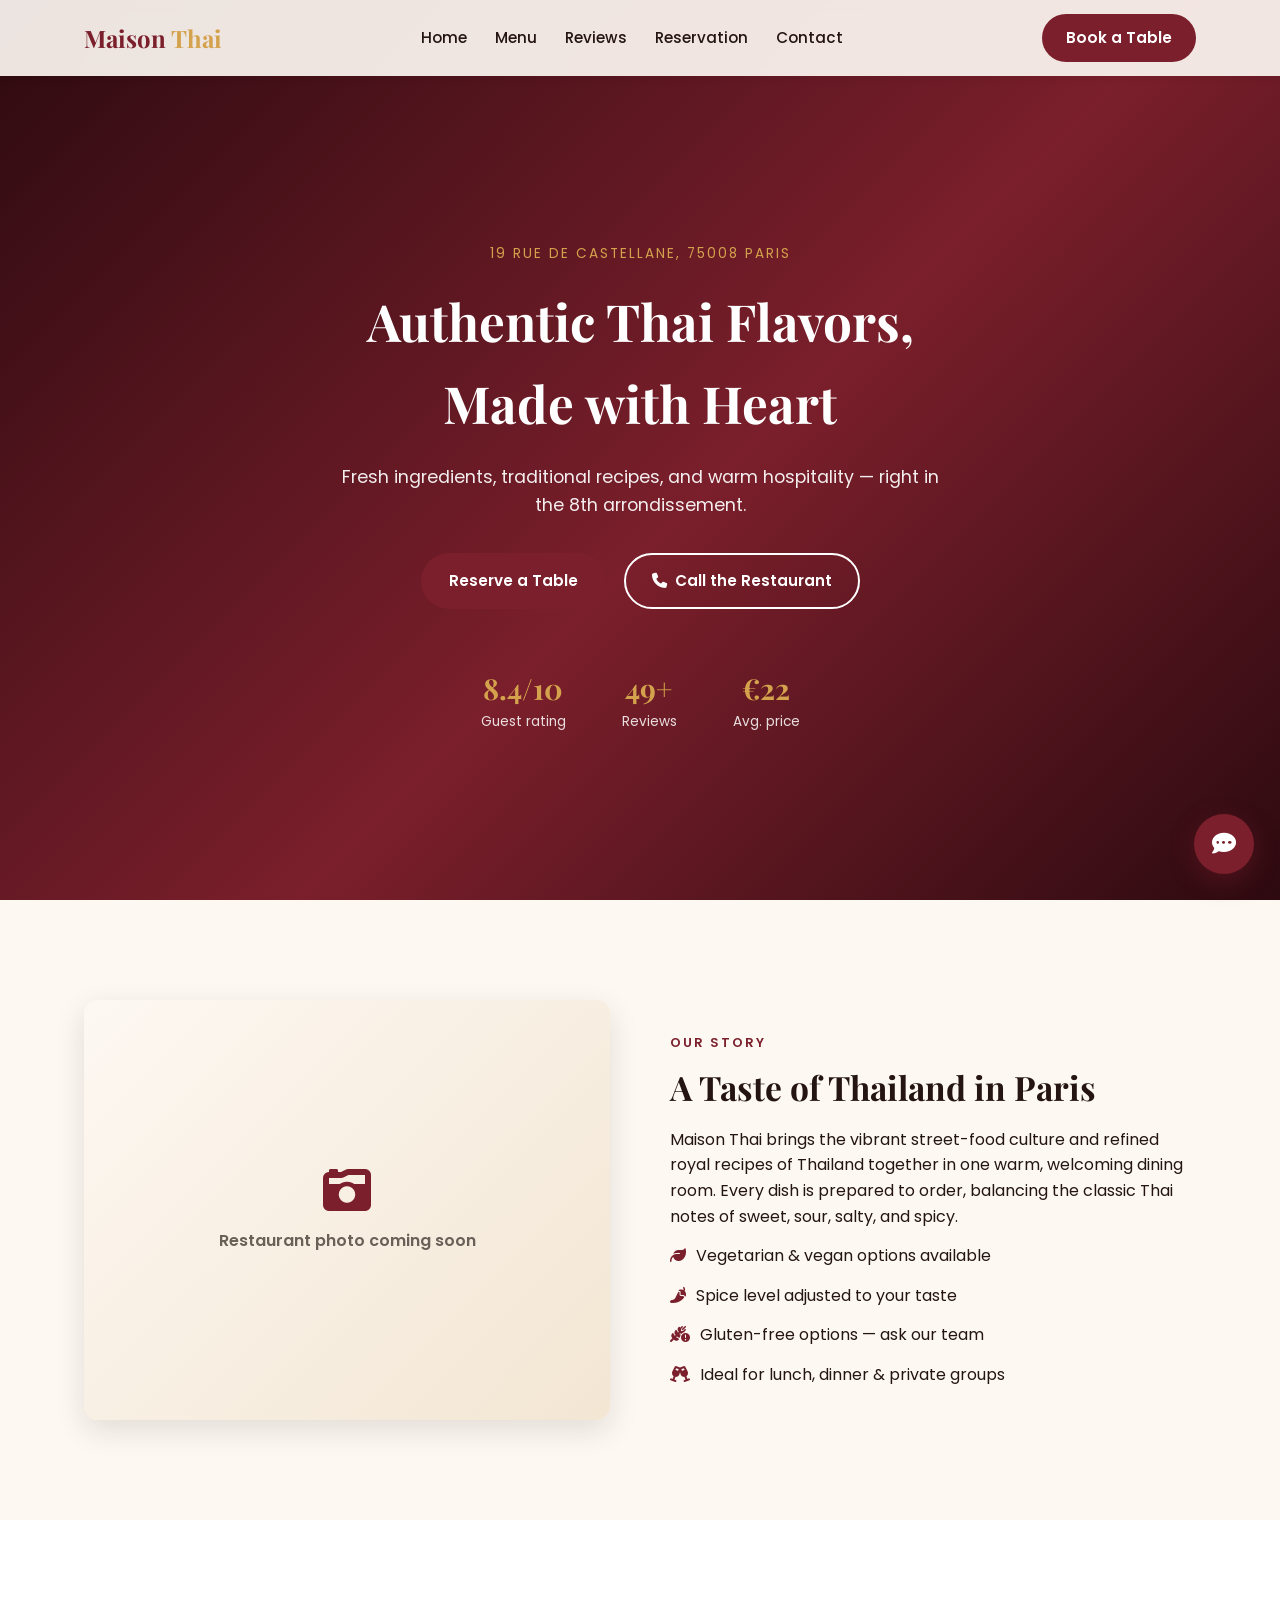
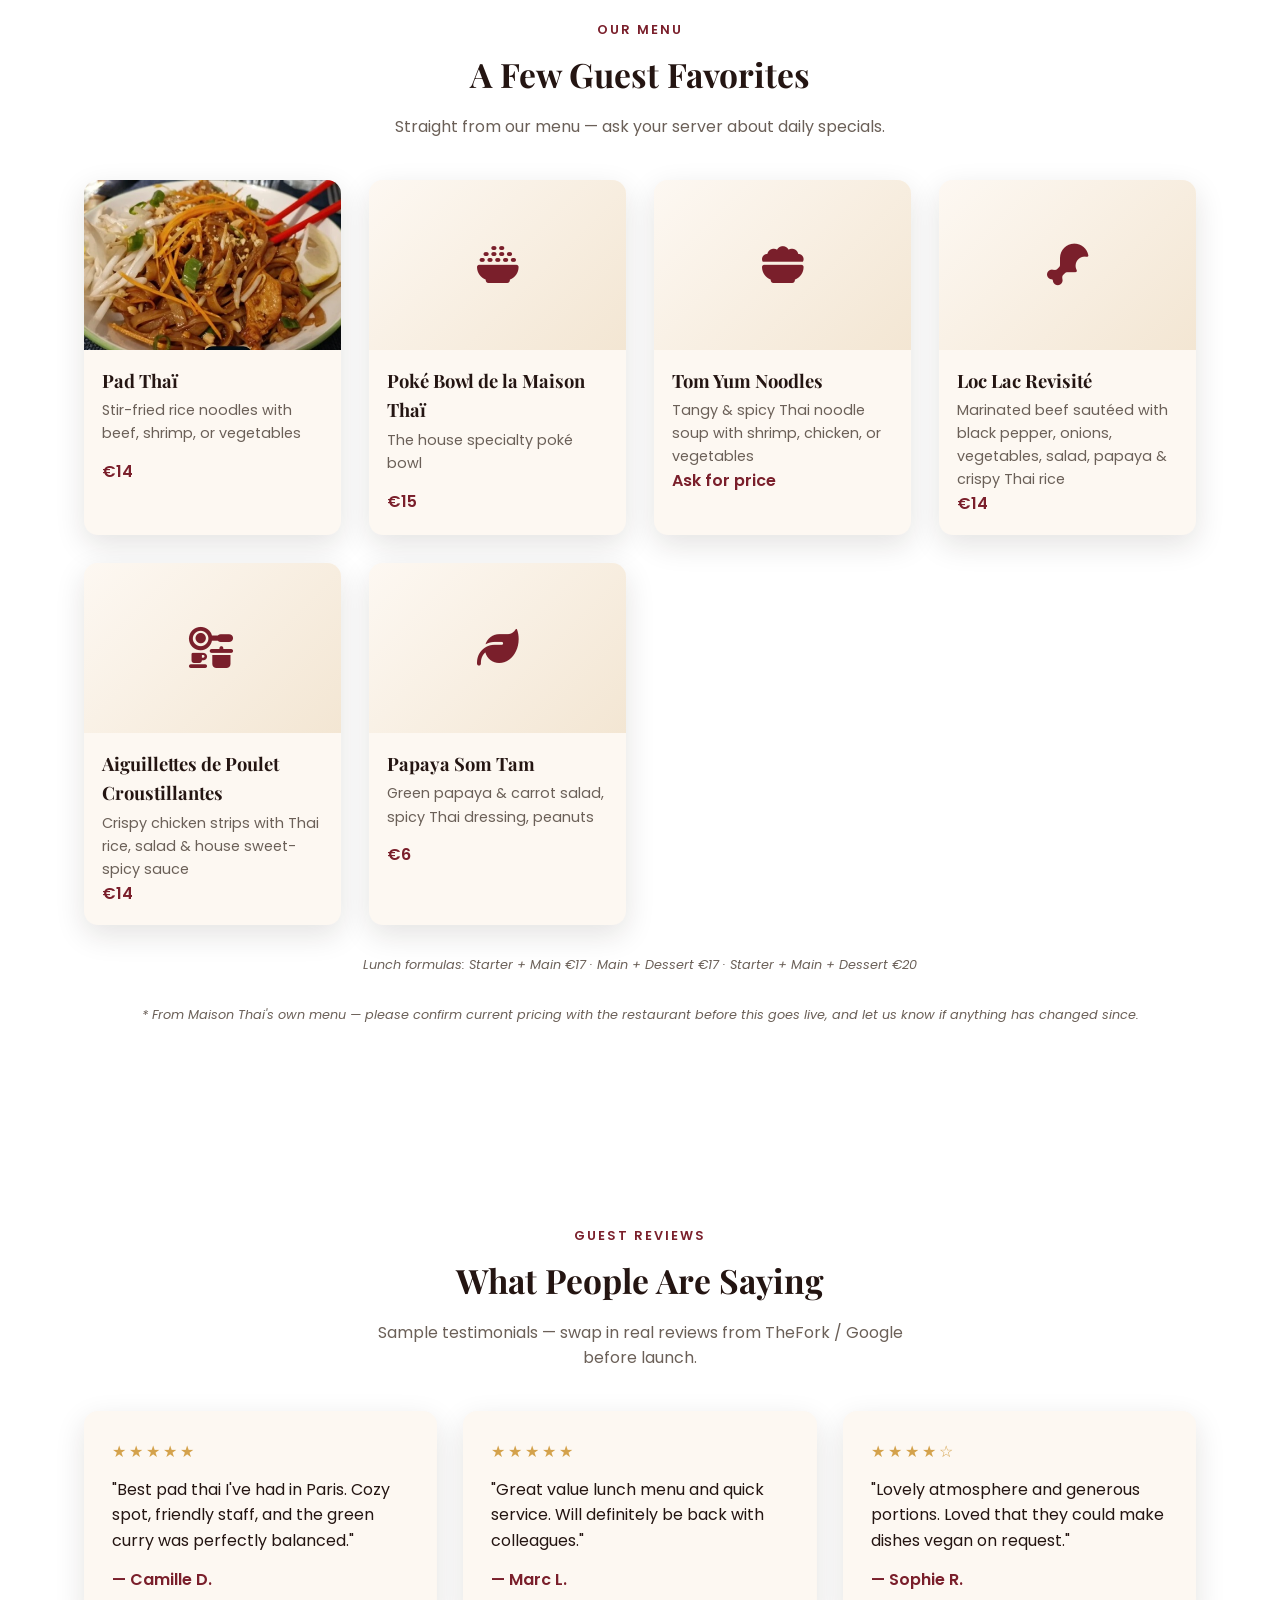
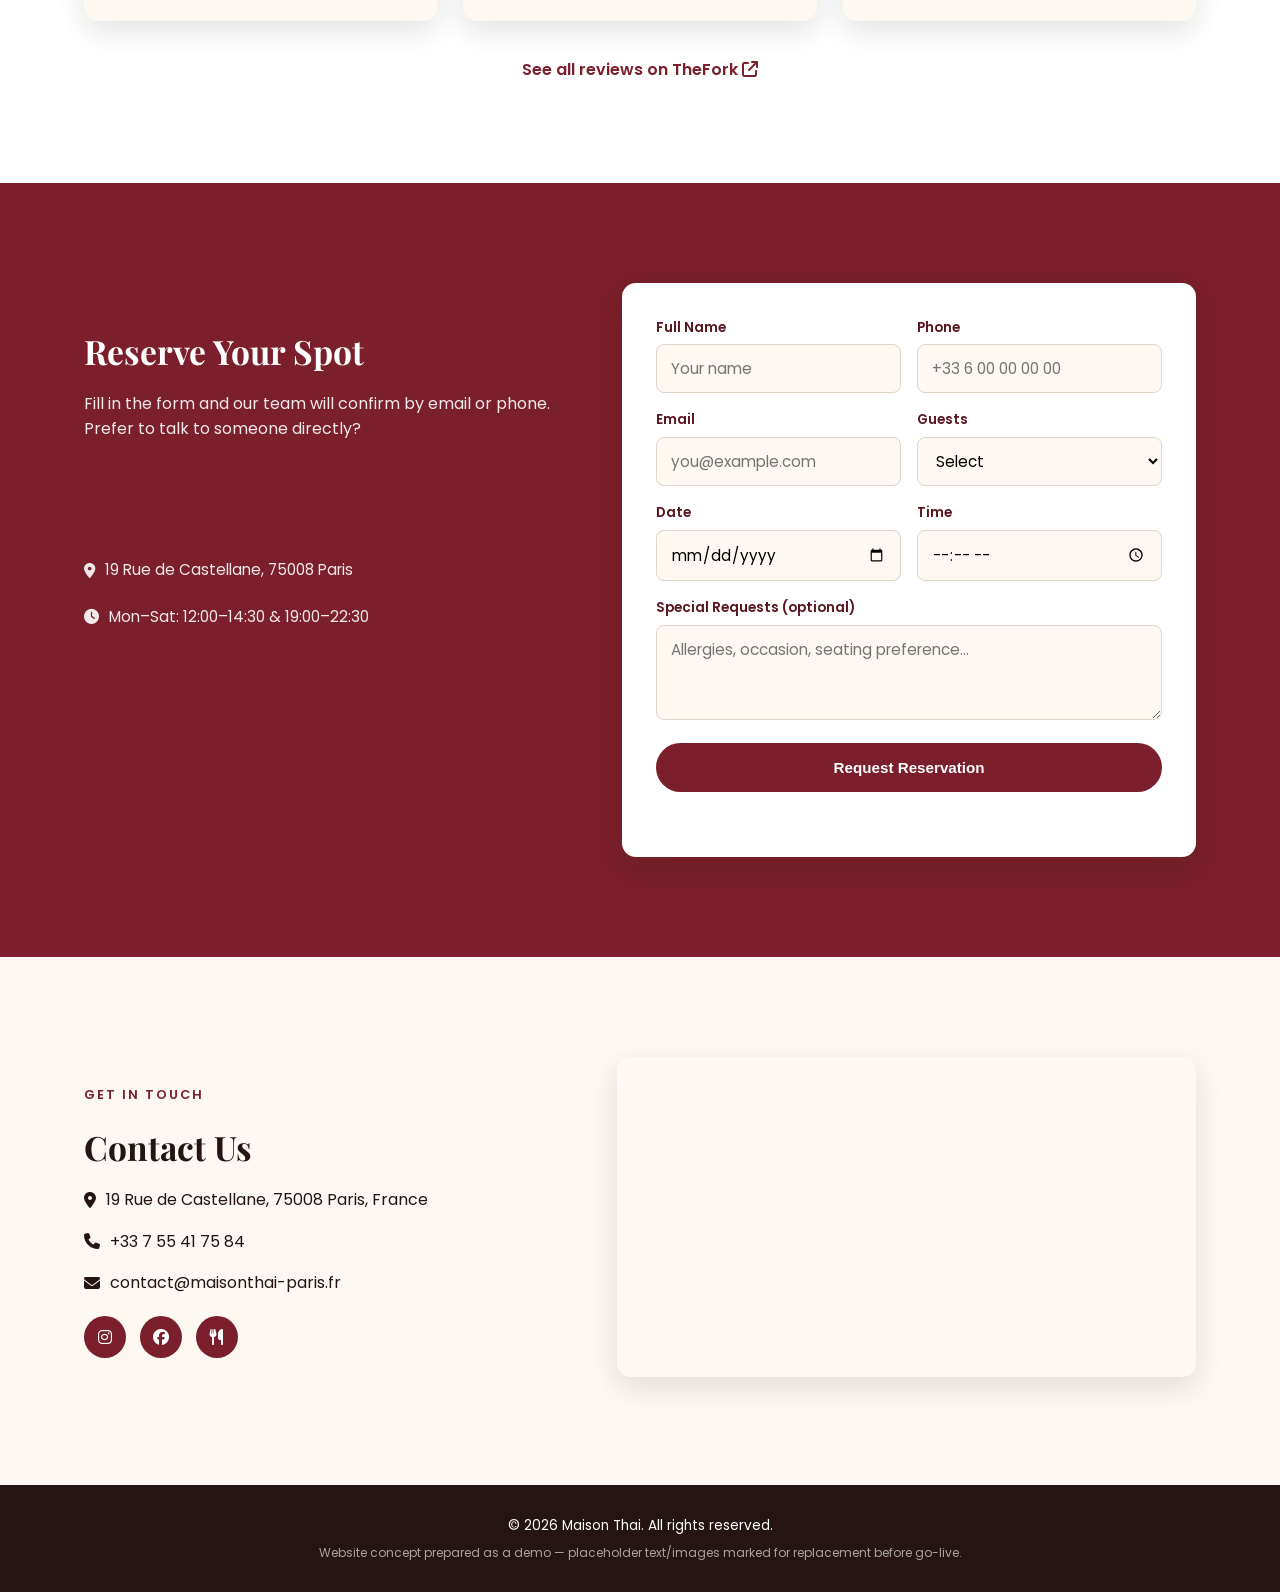
==== index.html @ 6b52ba88 "Remove Gallery section Dropped the "Inside Maison Thai" gallery, its nav link, and the now-unused li" ====
<!DOCTYPE html>
<html lang="en">
<head>
<meta charset="UTF-8">
<meta name="viewport" content="width=device-width, initial-scale=1.0">
<title>Maison Thai | Authentic Thai Restaurant in Paris</title>
<meta name="description" content="Maison Thai - Authentic Thai cuisine in the heart of Paris. Book your table online, explore our menu, and discover why guests love us.">

<link rel="preconnect" href="https://fonts.googleapis.com">
<link href="https://fonts.googleapis.com/css2?family=Playfair+Display:wght@600;700;800&family=Poppins:wght@300;400;500;600&display=swap" rel="stylesheet">
<link rel="stylesheet" href="https://cdnjs.cloudflare.com/ajax/libs/font-awesome/6.5.1/css/all.min.css">
<link rel="stylesheet" href="css/style.css">
</head>
<body>

<!-- ===== NAVBAR ===== -->
<header class="navbar" id="navbar">
  <div class="container nav-inner">
    <a href="#home" class="logo">Maison <span>Thai</span></a>
    <nav class="nav-links" id="navLinks">
      <a href="#home">Home</a>
      <a href="#menu">Menu</a>
      <a href="#reviews">Reviews</a>
      <a href="#reservation">Reservation</a>
      <a href="#contact">Contact</a>
    </nav>
    <a href="#reservation" class="btn btn-primary nav-cta">Book a Table</a>
    <button class="nav-toggle" id="navToggle" aria-label="Toggle menu"><i class="fa-solid fa-bars"></i></button>
  </div>
</header>

<!-- ===== HERO ===== -->
<section class="hero" id="home">
  <div class="hero-overlay"></div>
  <div class="container hero-content">
    <p class="eyebrow">19 Rue de Castellane, 75008 Paris</p>
    <h1>Authentic Thai Flavors,<br>Made with Heart</h1>
    <p class="hero-sub">Fresh ingredients, traditional recipes, and warm hospitality — right in the 8th arrondissement.</p>
    <div class="hero-actions">
      <a href="#reservation" class="btn btn-primary">Reserve a Table</a>
      <a href="tel:+33755417584" class="btn btn-outline"><i class="fa-solid fa-phone"></i> Call the Restaurant</a>
    </div>
    <div class="hero-stats">
      <div><strong>8.4/10</strong><span>Guest rating</span></div>
      <div><strong>49+</strong><span>Reviews</span></div>
      <div><strong>€22</strong><span>Avg. price</span></div>
    </div>
  </div>
</section>

<!-- ===== ABOUT ===== -->
<section class="about container" id="about">
  <div class="about-img">
    <div class="about-placeholder"><i class="fa-solid fa-camera-retro"></i><span>Restaurant photo coming soon</span></div>
  </div>
  <div class="about-text">
    <p class="section-tag">Our Story</p>
    <h2>A Taste of Thailand in Paris</h2>
    <p>Maison Thai brings the vibrant street-food culture and refined royal recipes of Thailand together in one warm, welcoming dining room. Every dish is prepared to order, balancing the classic Thai notes of sweet, sour, salty, and spicy.</p>
    <ul class="about-list">
      <li><i class="fa-solid fa-leaf"></i> Vegetarian &amp; vegan options available</li>
      <li><i class="fa-solid fa-pepper-hot"></i> Spice level adjusted to your taste</li>
      <li><i class="fa-solid fa-wheat-awn-circle-exclamation"></i> Gluten-free options — ask our team</li>
      <li><i class="fa-solid fa-champagne-glasses"></i> Ideal for lunch, dinner &amp; private groups</li>
    </ul>
  </div>
</section>

<!-- ===== MENU ===== -->
<section class="menu" id="menu">
  <div class="container">
    <p class="section-tag center">Our Menu</p>
    <h2 class="center">A Few Guest Favorites</h2>
    <p class="center section-sub">Straight from our menu — ask your server about daily specials.</p>
    <div class="menu-grid">
      <div class="menu-card">
        <img src="padThai.jpg" alt="Pad Thai" loading="lazy">
        <h3>Pad Thaï</h3>
        <p>Stir-fried rice noodles with beef, shrimp, or vegetables</p>
        <span class="price">€14</span>
      </div>
      <div class="menu-card">
        <div class="icon-photo"><i class="fa-solid fa-bowl-rice"></i></div>
        <h3>Poké Bowl de la Maison Thaï</h3>
        <p>The house specialty poké bowl</p>
        <span class="price">€15</span>
      </div>
      <div class="menu-card">
        <div class="icon-photo"><i class="fa-solid fa-bowl-food"></i></div>
        <h3>Tom Yum Noodles</h3>
        <p>Tangy &amp; spicy Thai noodle soup with shrimp, chicken, or vegetables</p>
        <span class="price">Ask for price</span>
      </div>
      <div class="menu-card">
        <div class="icon-photo"><i class="fa-solid fa-drumstick-bite"></i></div>
        <h3>Loc Lac Revisité</h3>
        <p>Marinated beef sautéed with black pepper, onions, vegetables, salad, papaya &amp; crispy Thai rice</p>
        <span class="price">€14</span>
      </div>
      <div class="menu-card">
        <div class="icon-photo"><i class="fa-solid fa-kitchen-set"></i></div>
        <h3>Aiguillettes de Poulet Croustillantes</h3>
        <p>Crispy chicken strips with Thai rice, salad &amp; house sweet-spicy sauce</p>
        <span class="price">€14</span>
      </div>
      <div class="menu-card">
        <div class="icon-photo"><i class="fa-solid fa-leaf"></i></div>
        <h3>Papaya Som Tam</h3>
        <p>Green papaya &amp; carrot salad, spicy Thai dressing, peanuts</p>
        <span class="price">€6</span>
      </div>
    </div>
    <p class="menu-note">Lunch formulas: Starter + Main €17 · Main + Dessert €17 · Starter + Main + Dessert €20</p>
    <p class="menu-note">* From Maison Thai's own menu — please confirm current pricing with the restaurant before this goes live, and let us know if anything has changed since.</p>
  </div>
</section>

<!-- ===== REVIEWS ===== -->
<section class="reviews" id="reviews">
  <div class="container">
    <p class="section-tag center">Guest Reviews</p>
    <h2 class="center">What People Are Saying</h2>
    <p class="center section-sub">Sample testimonials — swap in real reviews from TheFork / Google before launch.</p>
    <div class="reviews-grid">
      <div class="review-card">
        <div class="stars">★★★★★</div>
        <p>"Best pad thai I've had in Paris. Cozy spot, friendly staff, and the green curry was perfectly balanced."</p>
        <span class="reviewer">— Camille D.</span>
      </div>
      <div class="review-card">
        <div class="stars">★★★★★</div>
        <p>"Great value lunch menu and quick service. Will definitely be back with colleagues."</p>
        <span class="reviewer">— Marc L.</span>
      </div>
      <div class="review-card">
        <div class="stars">★★★★☆</div>
        <p>"Lovely atmosphere and generous portions. Loved that they could make dishes vegan on request."</p>
        <span class="reviewer">— Sophie R.</span>
      </div>
    </div>
    <div class="reviews-cta">
      <a href="https://www.thefork.fr/restaurant/maison-thai-r821710" target="_blank" rel="noopener">See all reviews on TheFork <i class="fa-solid fa-arrow-up-right-from-square"></i></a>
    </div>
  </div>
</section>

<!-- ===== RESERVATION ===== -->
<section class="reservation" id="reservation">
  <div class="container reservation-inner">
    <div class="reservation-info">
      <p class="section-tag">Book a Table</p>
      <h2>Reserve Your Spot</h2>
      <p>Fill in the form and our team will confirm by email or phone. Prefer to talk to someone directly?</p>
      <a href="tel:+33755417584" class="btn btn-outline"><i class="fa-solid fa-phone"></i> Call +33 7 55 41 75 84</a>
      <div class="info-block">
        <p><i class="fa-solid fa-location-dot"></i> 19 Rue de Castellane, 75008 Paris</p>
        <p><i class="fa-solid fa-clock"></i> Mon–Sat: 12:00–14:30 &amp; 19:00–22:30</p>
      </div>
    </div>
    <form class="reservation-form" id="reservationForm">
      <div class="form-row">
        <div class="form-group">
          <label for="name">Full Name</label>
          <input type="text" id="name" name="name" required placeholder="Your name">
        </div>
        <div class="form-group">
          <label for="phone">Phone</label>
          <input type="tel" id="phone" name="phone" required placeholder="+33 6 00 00 00 00">
        </div>
      </div>
      <div class="form-row">
        <div class="form-group">
          <label for="email">Email</label>
          <input type="email" id="email" name="email" required placeholder="you@example.com">
        </div>
        <div class="form-group">
          <label for="guests">Guests</label>
          <select id="guests" name="guests" required>
            <option value="">Select</option>
            <option>1</option><option>2</option><option>3</option><option>4</option>
            <option>5</option><option>6</option><option>7+</option>
          </select>
        </div>
      </div>
      <div class="form-row">
        <div class="form-group">
          <label for="date">Date</label>
          <input type="date" id="date" name="date" required>
        </div>
        <div class="form-group">
          <label for="time">Time</label>
          <input type="time" id="time" name="time" required>
        </div>
      </div>
      <div class="form-group">
        <label for="notes">Special Requests (optional)</label>
        <textarea id="notes" name="notes" rows="3" placeholder="Allergies, occasion, seating preference..."></textarea>
      </div>
      <button type="submit" class="btn btn-primary btn-block">Request Reservation</button>
      <p class="form-note" id="formNote"></p>
    </form>
  </div>
</section>

<!-- ===== CONTACT ===== -->
<section class="contact" id="contact">
  <div class="container contact-inner">
    <div class="contact-details">
      <p class="section-tag">Get in Touch</p>
      <h2>Contact Us</h2>
      <p><i class="fa-solid fa-location-dot"></i> 19 Rue de Castellane, 75008 Paris, France</p>
      <p><i class="fa-solid fa-phone"></i> <a href="tel:+33755417584">+33 7 55 41 75 84</a></p>
      <p><i class="fa-solid fa-envelope"></i> <a href="mailto:contact@maisonthai-paris.fr">contact@maisonthai-paris.fr</a></p>
      <div class="socials">
        <a href="#" aria-label="Instagram"><i class="fa-brands fa-instagram"></i></a>
        <a href="#" aria-label="Facebook"><i class="fa-brands fa-facebook"></i></a>
        <a href="https://www.thefork.fr/restaurant/maison-thai-r821710" aria-label="TheFork"><i class="fa-solid fa-utensils"></i></a>
      </div>
    </div>
    <div class="contact-map">
      <iframe title="Maison Thai location" loading="lazy"
        src="https://www.google.com/maps?q=19+Rue+de+Castellane,+75008+Paris&output=embed">
      </iframe>
    </div>
  </div>
</section>

<footer class="footer">
  <div class="container">
    <p>&copy; 2026 Maison Thai. All rights reserved.</p>
    <p class="footer-note">Website concept prepared as a demo — placeholder text/images marked for replacement before go-live.</p>
  </div>
</footer>

<!-- ===== CHATBOT WIDGET ===== -->
<div class="chatbot" id="chatbot">
  <button class="chatbot-toggle" id="chatbotToggle" aria-label="Open chat">
    <i class="fa-solid fa-comment-dots"></i>
  </button>
  <div class="chatbot-window" id="chatbotWindow">
    <div class="chatbot-header">
      <div>
        <strong>Maison Thai Assistant</strong>
        <span>Usually replies instantly</span>
      </div>
      <button id="chatbotClose" aria-label="Close chat"><i class="fa-solid fa-xmark"></i></button>
    </div>
    <div class="chatbot-messages" id="chatbotMessages"></div>
    <div class="chatbot-quick" id="chatbotQuick"></div>
    <form class="chatbot-input" id="chatbotForm">
      <input type="text" id="chatbotInput" placeholder="Ask about menu, hours, booking..." autocomplete="off">
      <button type="submit" aria-label="Send"><i class="fa-solid fa-paper-plane"></i></button>
    </form>
  </div>
</div>

<script src="js/chatbot.js"></script>
<script src="js/main.js"></script>
</body>
</html>
---- css/style.css ----
:root{
  --maroon:#7a1f2b;
  --maroon-dark:#5a1620;
  --gold:#d4a24c;
  --cream:#fdf8f2;
  --dark:#241512;
  --gray:#6b6058;
  --radius:14px;
  --shadow:0 10px 30px rgba(36,21,18,.12);
}
*{box-sizing:border-box;margin:0;padding:0;}
html{scroll-behavior:smooth;}
body{
  font-family:'Poppins',sans-serif;
  color:var(--dark);
  background:var(--cream);
  line-height:1.6;
}
h1,h2,h3{font-family:'Playfair Display',serif;}
.container{max-width:1160px;margin:0 auto;padding:0 24px;}
img{max-width:100%;display:block;}
a{text-decoration:none;color:inherit;}
ul{list-style:none;}

.section-tag{color:var(--maroon);text-transform:uppercase;letter-spacing:2px;font-weight:600;font-size:.8rem;margin-bottom:8px;}
.section-sub{color:var(--gray);max-width:560px;margin:0 auto 40px;}
.center{text-align:center;margin-left:auto;margin-right:auto;}
h2{font-size:2.1rem;margin-bottom:12px;}

.btn{display:inline-flex;align-items:center;gap:8px;padding:14px 26px;border-radius:50px;font-weight:600;font-size:.95rem;transition:.25s;border:2px solid transparent;cursor:pointer;}
.btn-primary{background:var(--maroon);color:#fff;}
.btn-primary:hover{background:var(--maroon-dark);}
.btn-outline{border-color:#fff;color:#fff;}
.btn-outline:hover{background:#fff;color:var(--maroon);}
.reservation .btn-outline{border-color:var(--maroon);color:var(--maroon);margin-bottom:24px;}
.reservation .btn-outline:hover{background:var(--maroon);color:#fff;}
.btn-block{width:100%;justify-content:center;}

/* NAVBAR */
.navbar{position:fixed;top:0;left:0;right:0;z-index:900;background:rgba(253,248,242,.92);backdrop-filter:blur(6px);box-shadow:0 2px 10px rgba(0,0,0,.05);}
.nav-inner{display:flex;align-items:center;justify-content:space-between;height:76px;}
.logo{font-family:'Playfair Display',serif;font-weight:700;font-size:1.5rem;color:var(--maroon);}
.logo span{color:var(--gold);}
.nav-links{display:flex;gap:28px;}
.nav-links a{font-weight:500;font-size:.95rem;}
.nav-links a:hover{color:var(--maroon);}
.nav-cta{background:var(--maroon);color:#fff;padding:10px 22px;}
.nav-toggle{display:none;background:none;border:none;font-size:1.4rem;color:var(--maroon);}

/* HERO */
.hero{
  position:relative;min-height:100vh;display:flex;align-items:center;
  background:linear-gradient(135deg,#2d0a10,var(--maroon) 55%,#2d0a10);
  color:#fff;text-align:center;
}
.hero-content{padding-top:76px;}
.eyebrow{color:var(--gold);letter-spacing:2px;text-transform:uppercase;font-size:.85rem;margin-bottom:16px;}
.hero h1{font-size:3.2rem;margin-bottom:18px;}
.hero-sub{max-width:600px;margin:0 auto 34px;font-size:1.1rem;opacity:.92;}
.hero-actions{display:flex;gap:18px;justify-content:center;flex-wrap:wrap;margin-bottom:56px;}
.hero-stats{display:flex;justify-content:center;gap:56px;flex-wrap:wrap;}
.hero-stats div{display:flex;flex-direction:column;}
.hero-stats strong{font-size:1.8rem;font-family:'Playfair Display',serif;color:var(--gold);}
.hero-stats span{font-size:.85rem;opacity:.85;}

/* ABOUT */
.about{display:grid;grid-template-columns:1fr 1fr;gap:60px;align-items:center;padding:100px 24px;}
.about-img img{border-radius:var(--radius);box-shadow:var(--shadow);}
.about-placeholder{
  border-radius:var(--radius);box-shadow:var(--shadow);min-height:420px;
  display:flex;flex-direction:column;align-items:center;justify-content:center;gap:14px;
  background:linear-gradient(135deg,var(--cream),#f3e6d3);color:var(--maroon);font-size:3rem;
}
.about-placeholder span{font-size:1rem;color:var(--gray);font-weight:600;}
.about-list li{margin-top:14px;display:flex;gap:10px;align-items:flex-start;color:var(--dark);}
.about-list i{color:var(--maroon);margin-top:4px;}

/* MENU */
.menu{padding:100px 0;background:#fff;}
.menu-grid{display:grid;grid-template-columns:repeat(auto-fit,minmax(240px,1fr));gap:28px;margin-top:20px;}
.menu-card{background:var(--cream);border-radius:var(--radius);overflow:hidden;box-shadow:var(--shadow);transition:.25s;}
.menu-card:hover{transform:translateY(-6px);}
.menu-card img{height:170px;object-fit:cover;width:100%;}
.menu-card .icon-photo{height:170px;display:flex;align-items:center;justify-content:center;font-size:2.6rem;color:var(--maroon);background:linear-gradient(135deg,var(--cream),#f3e6d3);}
.menu-card h3{padding:16px 18px 4px;font-size:1.15rem;}
.menu-card p{padding:0 18px;color:var(--gray);font-size:.9rem;min-height:60px;}
.menu-card .price{display:block;padding:0 18px 18px;font-weight:600;color:var(--maroon);}
.menu-note{text-align:center;color:var(--gray);font-size:.8rem;margin-top:30px;font-style:italic;}

/* REVIEWS */
.reviews{padding:100px 0;background:#fff;}
.reviews-grid{display:grid;grid-template-columns:repeat(auto-fit,minmax(260px,1fr));gap:26px;margin-top:20px;}
.review-card{background:var(--cream);padding:28px;border-radius:var(--radius);box-shadow:var(--shadow);}
.stars{color:var(--gold);letter-spacing:3px;margin-bottom:12px;}
.reviewer{display:block;margin-top:14px;font-weight:600;color:var(--maroon);}
.reviews-cta{text-align:center;margin-top:36px;}
.reviews-cta a{color:var(--maroon);font-weight:600;}

/* RESERVATION */
.reservation{padding:100px 0;background:var(--maroon);color:#fff;}
.reservation-inner{display:grid;grid-template-columns:1fr 1.2fr;gap:60px;}
.reservation-info p{margin-bottom:22px;opacity:.9;}
.info-block p{margin-top:14px;font-size:.95rem;display:flex;gap:10px;align-items:center;}
.reservation-form{background:#fff;padding:34px;border-radius:var(--radius);color:var(--dark);box-shadow:var(--shadow);}
.form-row{display:grid;grid-template-columns:1fr 1fr;gap:16px;}
.form-group{margin-bottom:16px;}
.form-group label{display:block;font-size:.85rem;font-weight:600;margin-bottom:6px;color:var(--maroon-dark);}
.form-group input,.form-group select,.form-group textarea{
  width:100%;padding:12px 14px;border:1px solid #e0d5c8;border-radius:8px;font-family:inherit;font-size:.95rem;background:var(--cream);
}
.form-group input:focus,.form-group select:focus,.form-group textarea:focus{outline:2px solid var(--gold);}
.form-note{margin-top:14px;font-size:.9rem;text-align:center;color:var(--maroon);font-weight:600;min-height:1.2em;}

/* CONTACT */
.contact{padding:100px 0;}
.contact-inner{display:grid;grid-template-columns:1fr 1.2fr;gap:50px;align-items:center;}
.contact-details p{margin-bottom:16px;display:flex;gap:10px;align-items:center;}
.contact-details a:hover{color:var(--maroon);}
.socials{display:flex;gap:14px;margin-top:20px;}
.socials a{width:42px;height:42px;border-radius:50%;background:var(--maroon);color:#fff;display:flex;align-items:center;justify-content:center;}
.socials a:hover{background:var(--gold);}
.contact-map iframe{width:100%;height:320px;border:0;border-radius:var(--radius);box-shadow:var(--shadow);}

/* FOOTER */
.footer{background:var(--dark);color:#fff;text-align:center;padding:30px 0;font-size:.85rem;}
.footer-note{opacity:.6;margin-top:6px;font-size:.75rem;}

/* CHATBOT */
.chatbot{position:fixed;bottom:26px;right:26px;z-index:1000;}
.chatbot-toggle{
  width:60px;height:60px;border-radius:50%;background:var(--maroon);color:#fff;border:none;
  font-size:1.5rem;box-shadow:0 8px 24px rgba(122,31,43,.4);cursor:pointer;transition:.2s;
}
.chatbot-toggle:hover{transform:scale(1.06);}
.chatbot-window{
  position:absolute;bottom:76px;right:0;width:340px;max-height:480px;background:#fff;border-radius:16px;
  box-shadow:0 16px 40px rgba(0,0,0,.25);display:none;flex-direction:column;overflow:hidden;
}
.chatbot-window.active{display:flex;}
.chatbot-header{background:var(--maroon);color:#fff;padding:14px 18px;display:flex;justify-content:space-between;align-items:center;}
.chatbot-header span{display:block;font-size:.75rem;opacity:.85;}
.chatbot-header button{background:none;border:none;color:#fff;font-size:1.1rem;cursor:pointer;}
.chatbot-messages{flex:1;padding:16px;overflow-y:auto;display:flex;flex-direction:column;gap:10px;max-height:260px;}
.msg{max-width:80%;padding:10px 14px;border-radius:14px;font-size:.88rem;line-height:1.4;}
.msg.bot{background:var(--cream);align-self:flex-start;border-bottom-left-radius:4px;}
.msg.user{background:var(--maroon);color:#fff;align-self:flex-end;border-bottom-right-radius:4px;}
.msg.bot a{color:var(--maroon);font-weight:600;text-decoration:underline;}
.chatbot-quick{display:flex;flex-wrap:wrap;gap:6px;padding:0 16px 10px;}
.chip{background:var(--cream);border:1px solid #e0d5c8;border-radius:20px;padding:6px 12px;font-size:.78rem;cursor:pointer;transition:.2s;}
.chip:hover{background:var(--maroon);color:#fff;border-color:var(--maroon);}
.chatbot-input{display:flex;border-top:1px solid #eee;}
.chatbot-input input{flex:1;border:none;padding:14px;font-family:inherit;font-size:.9rem;}
.chatbot-input input:focus{outline:none;}
.chatbot-input button{background:var(--maroon);color:#fff;border:none;padding:0 18px;cursor:pointer;}

/* RESPONSIVE */
@media (max-width:900px){
  .about,.reservation-inner,.contact-inner{grid-template-columns:1fr;}
}
@media (max-width:768px){
  .nav-links,.nav-cta{display:none;}
  .nav-toggle{display:block;}
  .nav-links.open{
    display:flex;flex-direction:column;position:absolute;top:76px;left:0;right:0;background:var(--cream);
    padding:20px 24px;gap:16px;box-shadow:var(--shadow);
  }
  .hero h1{font-size:2.2rem;}
  .form-row{grid-template-columns:1fr;}
  .chatbot-window{width:90vw;right:-10px;}
}
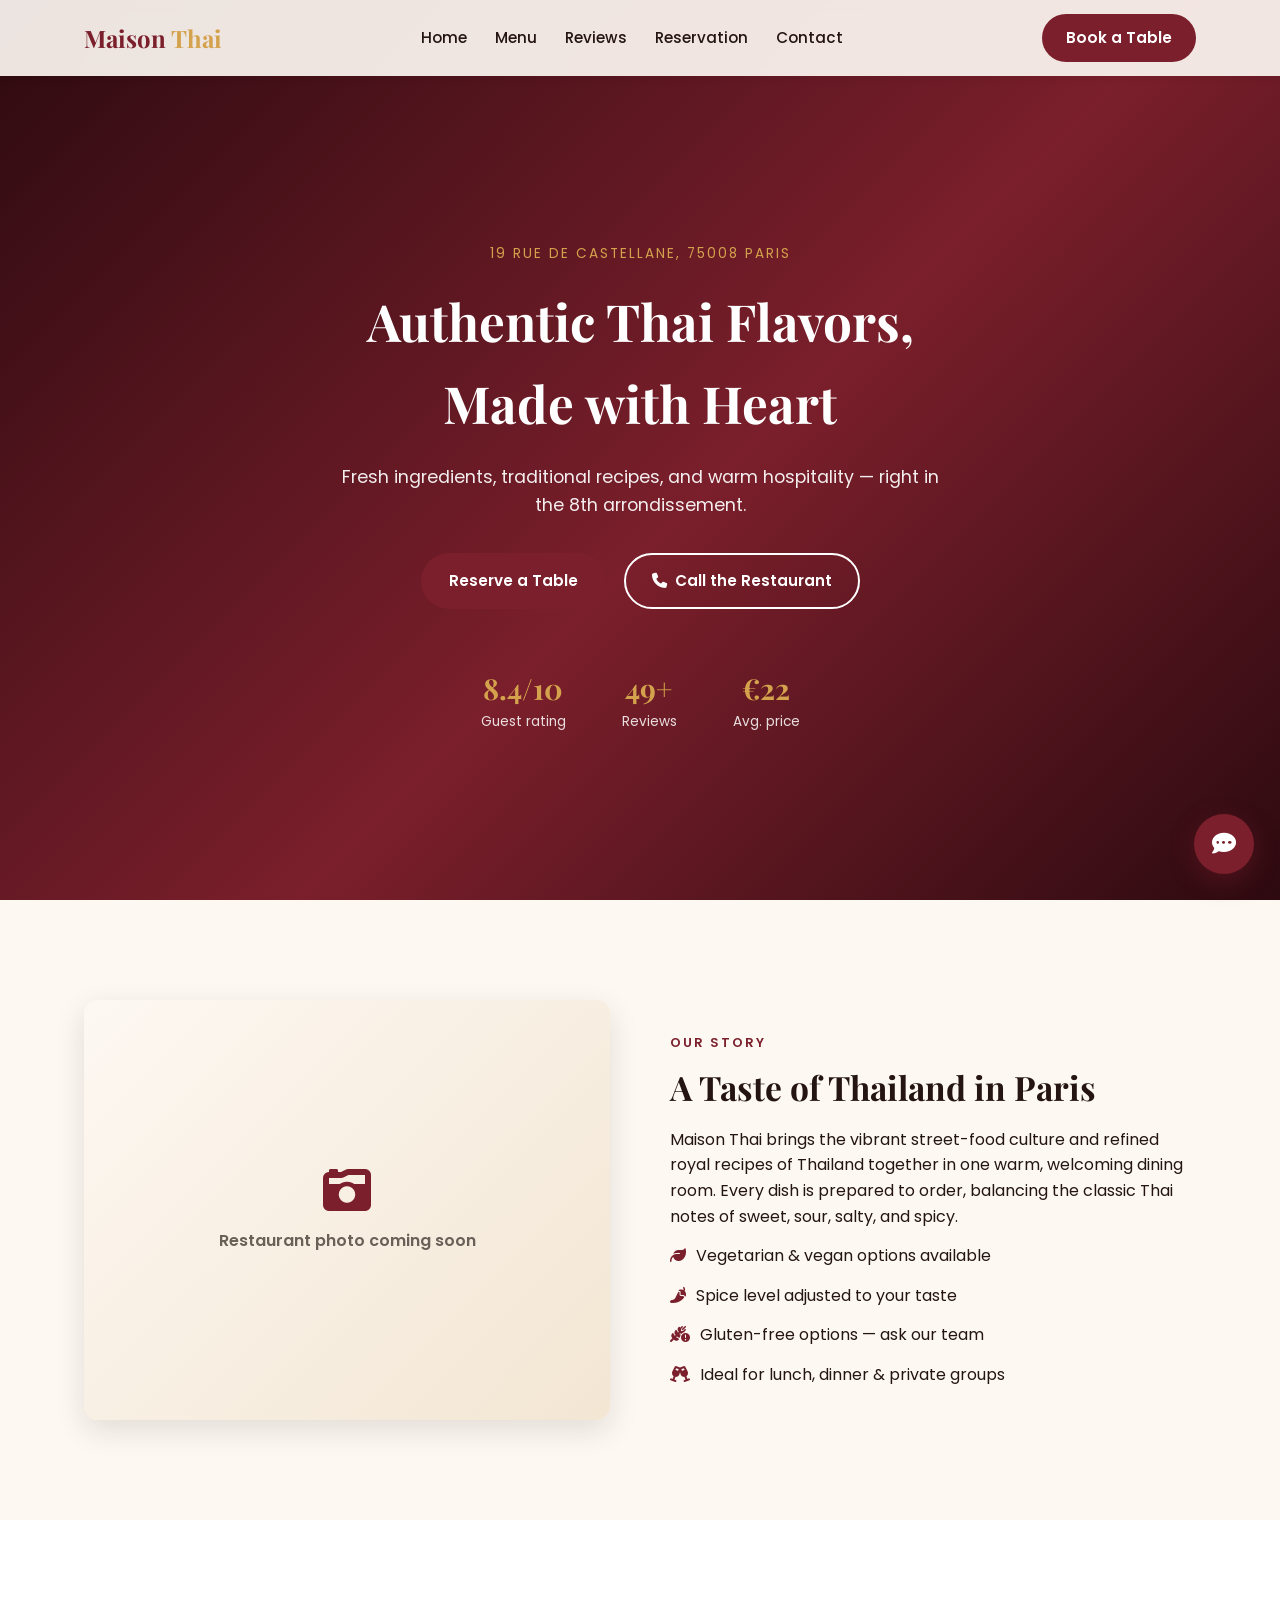
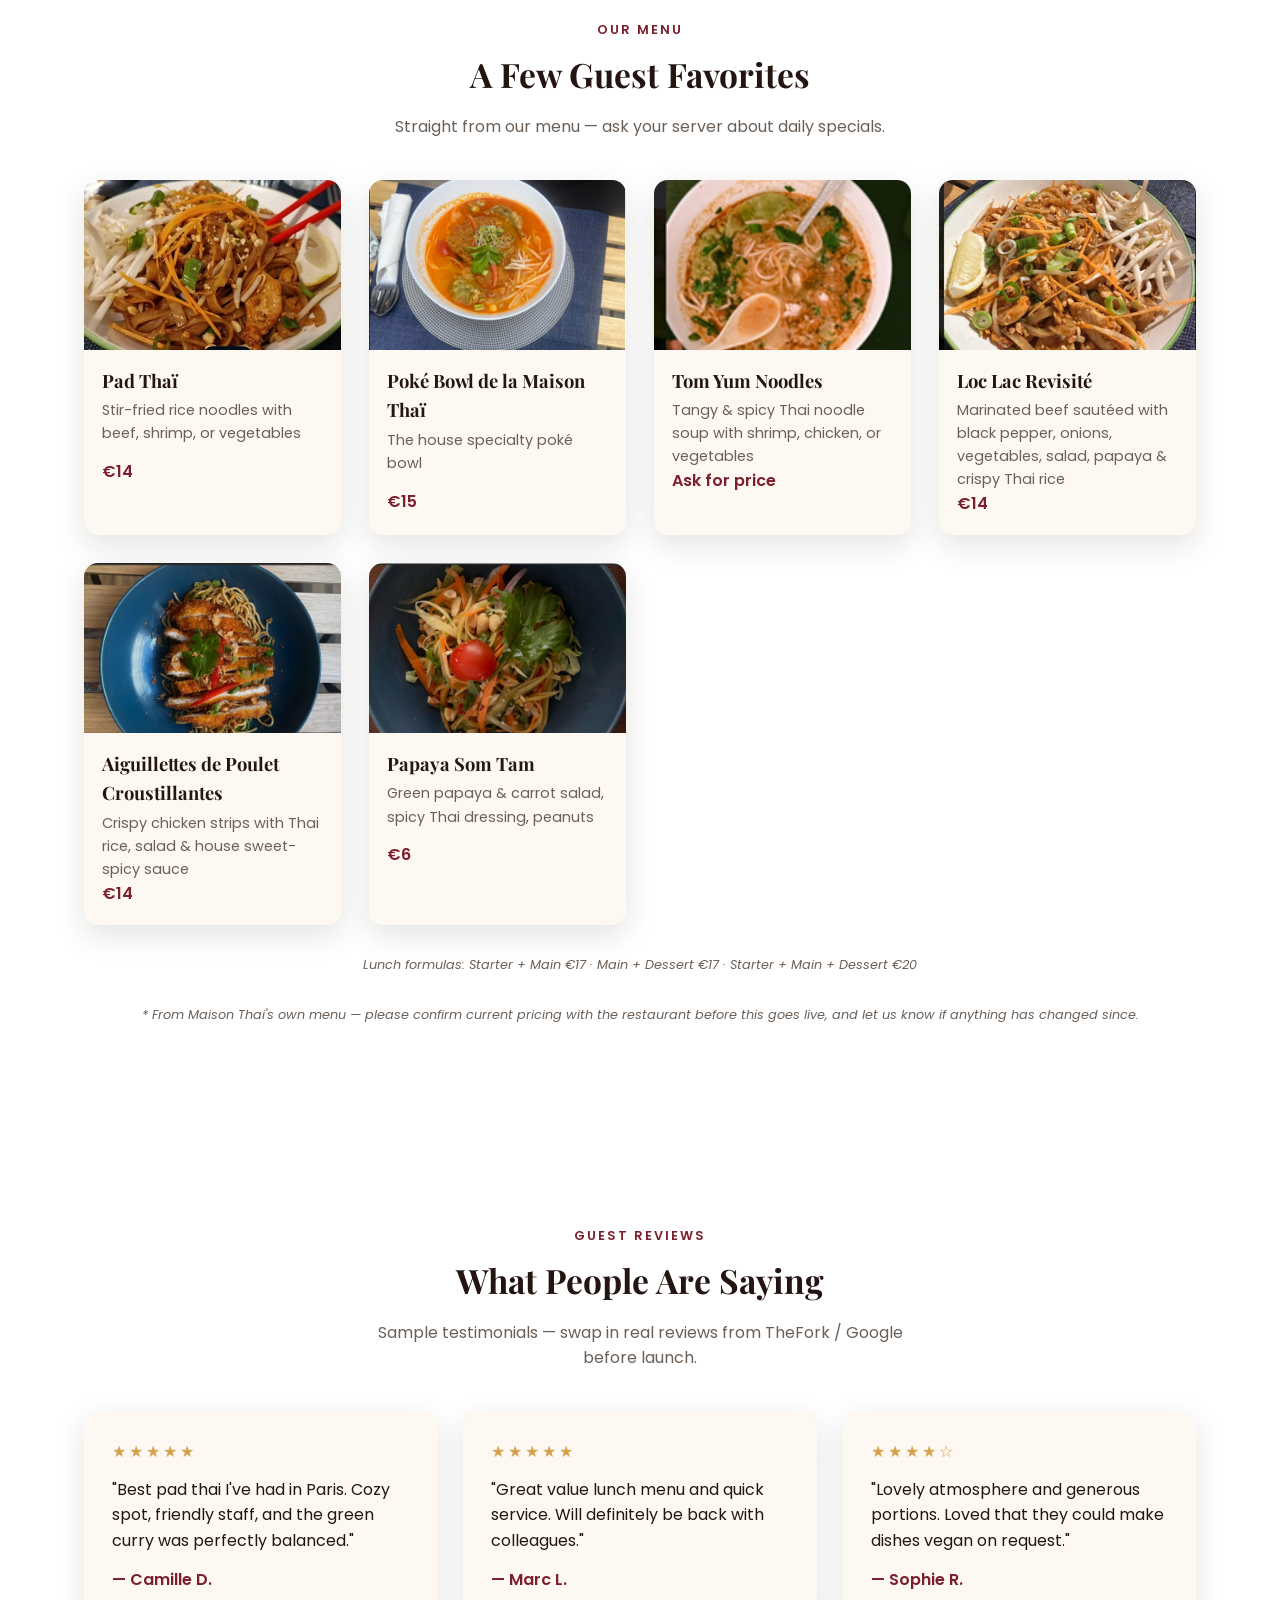
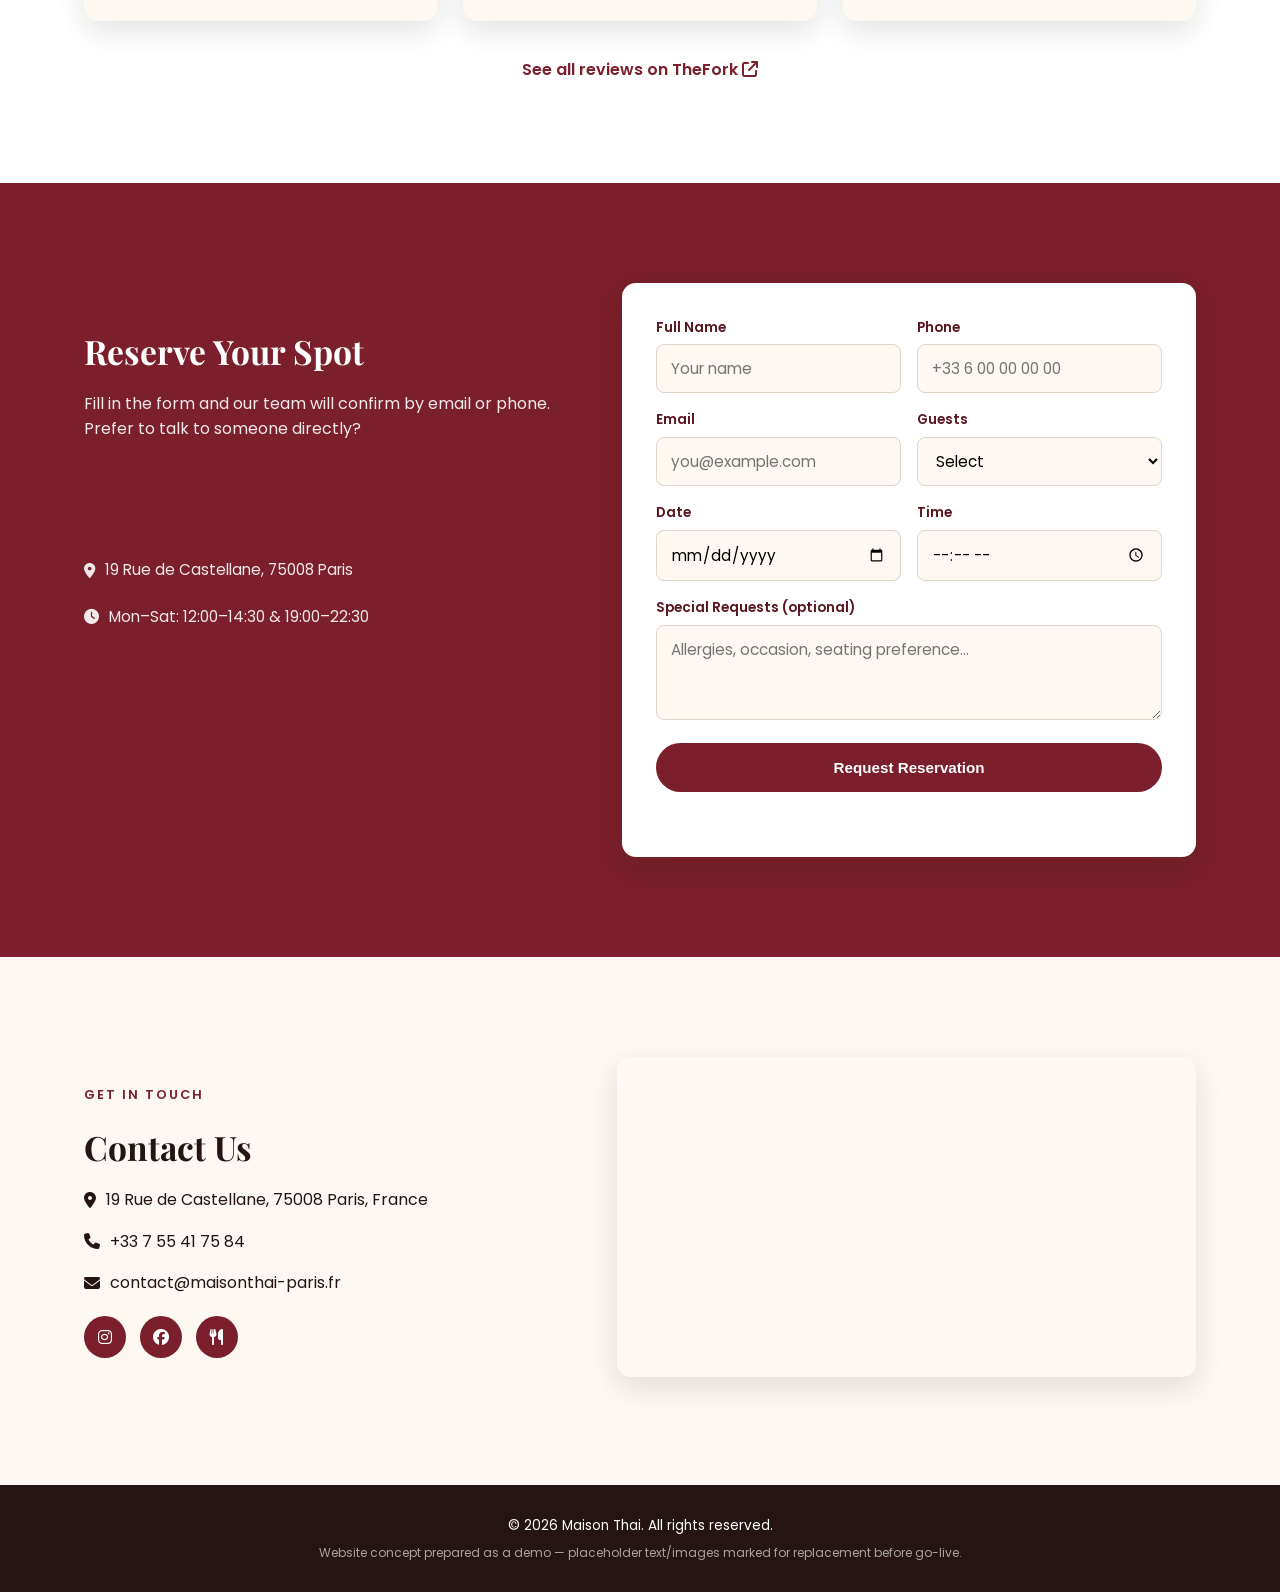
==== commit 9ad97750: "Add real photos for remaining menu dishes Wires in the 5 new photos (Poulet, TomYomNoodles, LocLac, " ====
--- a/index.html
+++ b/index.html
@@ -80,31 +80,31 @@
         <span class="price">€14</span>
       </div>
       <div class="menu-card">
-        <div class="icon-photo"><i class="fa-solid fa-bowl-rice"></i></div>
+        <img src="pokeBowl.png" alt="Poké Bowl de la Maison Thaï" loading="lazy">
         <h3>Poké Bowl de la Maison Thaï</h3>
         <p>The house specialty poké bowl</p>
         <span class="price">€15</span>
       </div>
       <div class="menu-card">
-        <div class="icon-photo"><i class="fa-solid fa-bowl-food"></i></div>
+        <img src="TomYomNoodles.png" alt="Tom Yum Noodles" loading="lazy">
         <h3>Tom Yum Noodles</h3>
         <p>Tangy &amp; spicy Thai noodle soup with shrimp, chicken, or vegetables</p>
         <span class="price">Ask for price</span>
       </div>
       <div class="menu-card">
-        <div class="icon-photo"><i class="fa-solid fa-drumstick-bite"></i></div>
+        <img src="LocLac.png" alt="Loc Lac Revisité" loading="lazy">
         <h3>Loc Lac Revisité</h3>
         <p>Marinated beef sautéed with black pepper, onions, vegetables, salad, papaya &amp; crispy Thai rice</p>
         <span class="price">€14</span>
       </div>
       <div class="menu-card">
-        <div class="icon-photo"><i class="fa-solid fa-kitchen-set"></i></div>
+        <img src="Poulet.png" alt="Aiguillettes de Poulet Croustillantes" loading="lazy">
         <h3>Aiguillettes de Poulet Croustillantes</h3>
         <p>Crispy chicken strips with Thai rice, salad &amp; house sweet-spicy sauce</p>
         <span class="price">€14</span>
       </div>
       <div class="menu-card">
-        <div class="icon-photo"><i class="fa-solid fa-leaf"></i></div>
+        <img src="salad.png" alt="Papaya Som Tam" loading="lazy">
         <h3>Papaya Som Tam</h3>
         <p>Green papaya &amp; carrot salad, spicy Thai dressing, peanuts</p>
         <span class="price">€6</span>
--- a/css/style.css
+++ b/css/style.css
@@ -81,7 +81,6 @@
 .menu-card{background:var(--cream);border-radius:var(--radius);overflow:hidden;box-shadow:var(--shadow);transition:.25s;}
 .menu-card:hover{transform:translateY(-6px);}
 .menu-card img{height:170px;object-fit:cover;width:100%;}
-.menu-card .icon-photo{height:170px;display:flex;align-items:center;justify-content:center;font-size:2.6rem;color:var(--maroon);background:linear-gradient(135deg,var(--cream),#f3e6d3);}
 .menu-card h3{padding:16px 18px 4px;font-size:1.15rem;}
 .menu-card p{padding:0 18px;color:var(--gray);font-size:.9rem;min-height:60px;}
 .menu-card .price{display:block;padding:0 18px 18px;font-weight:600;color:var(--maroon);}
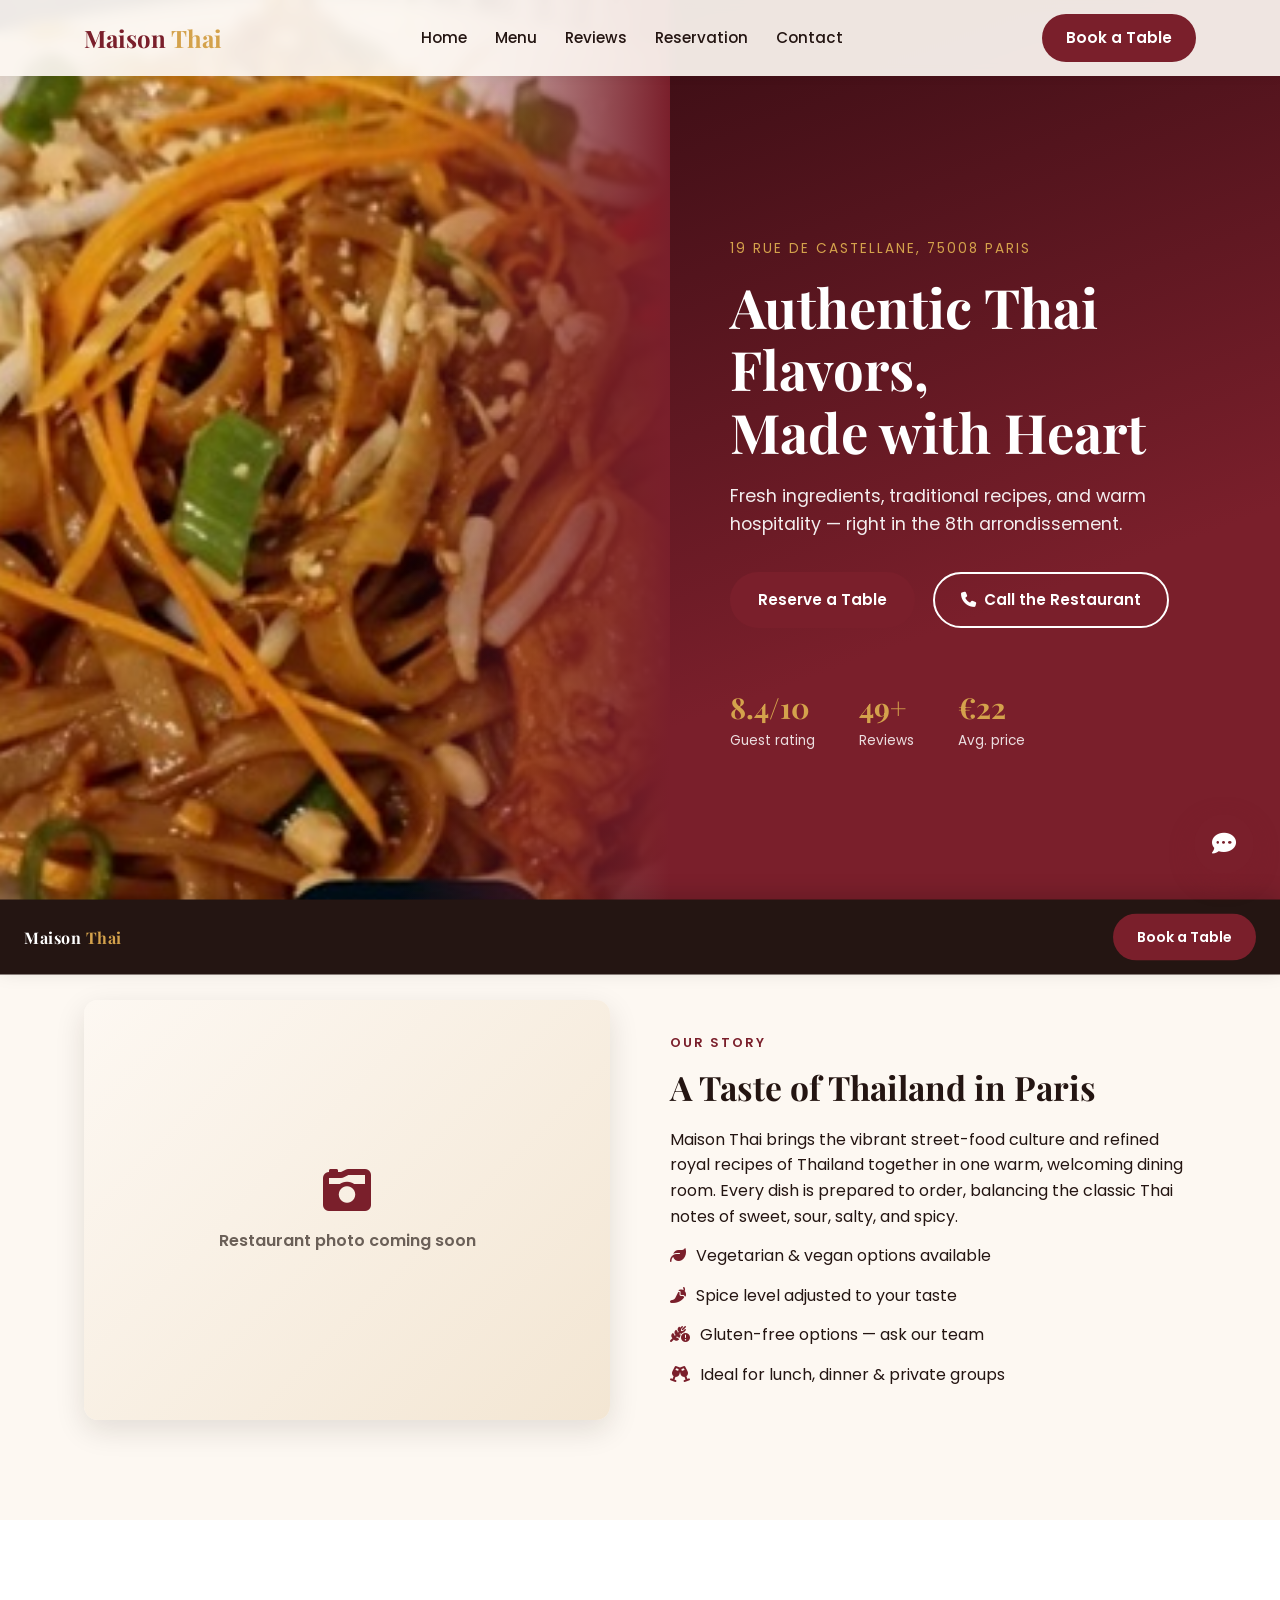
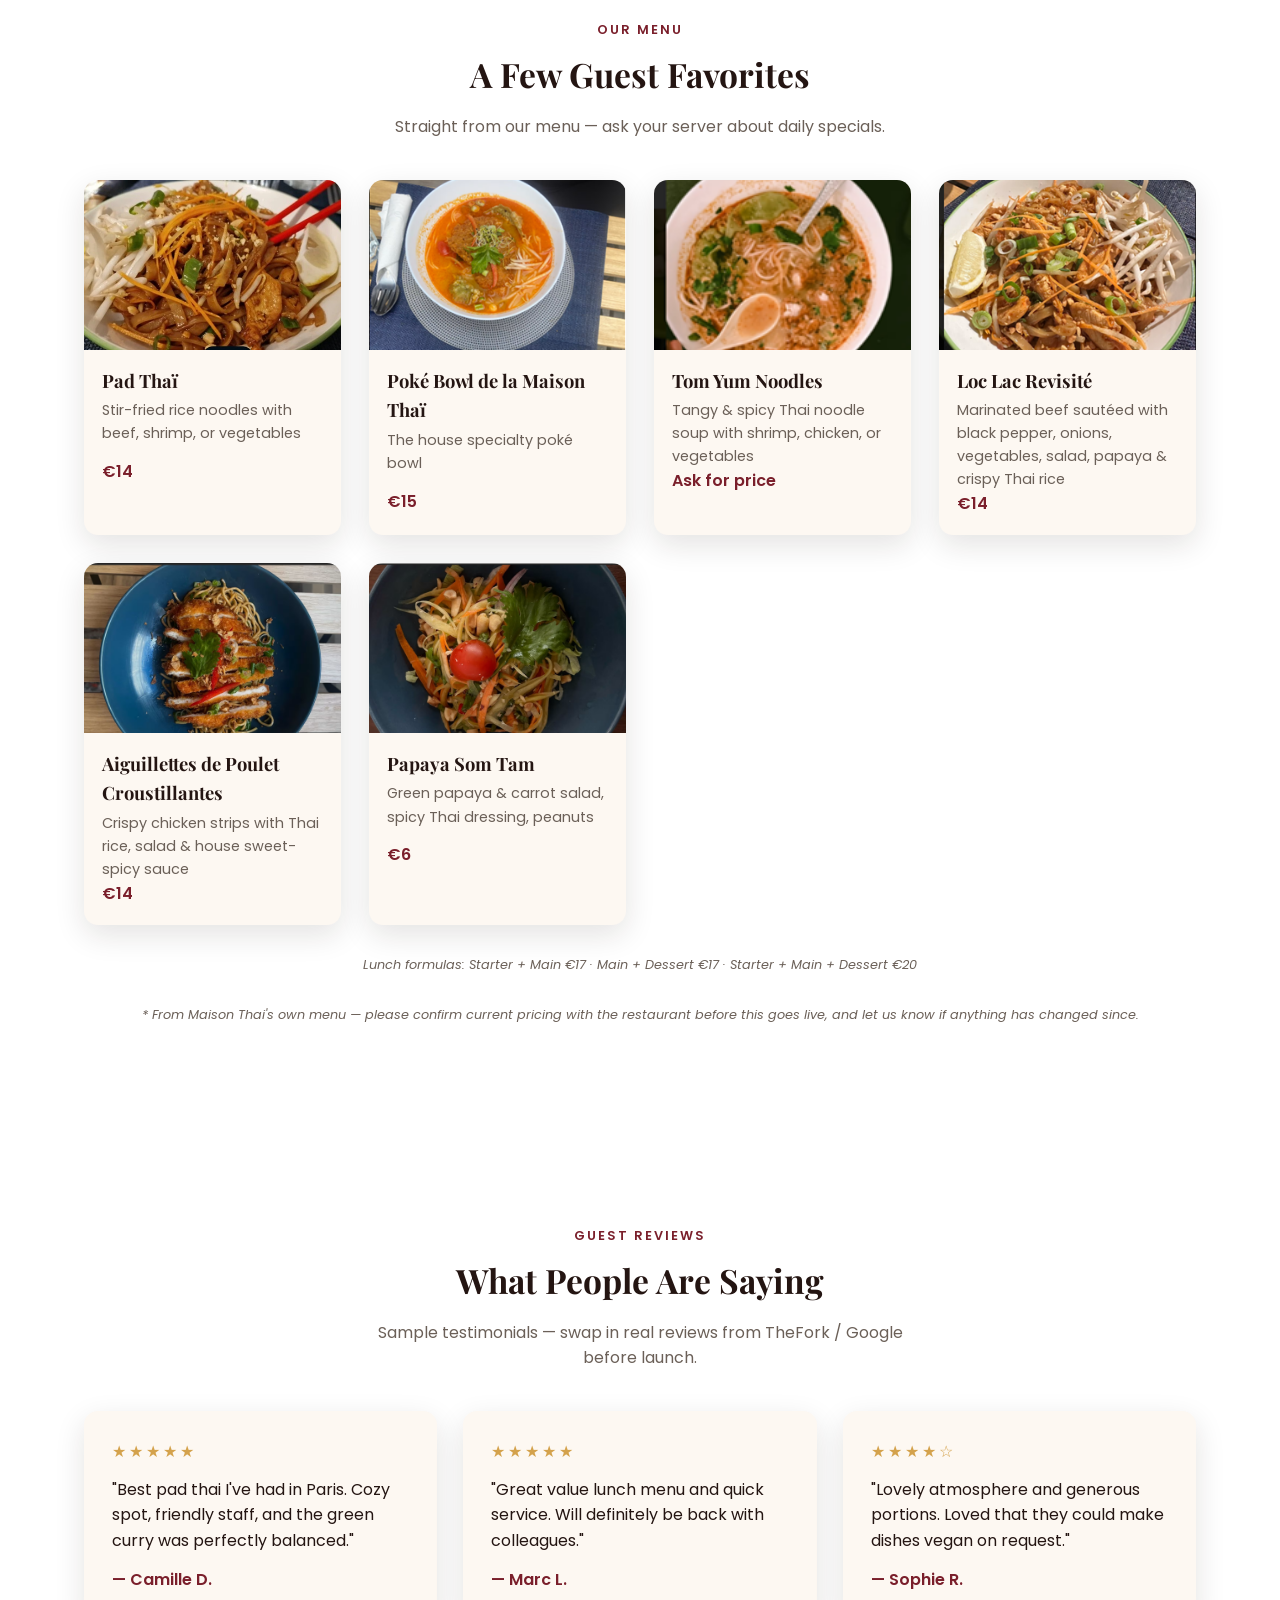
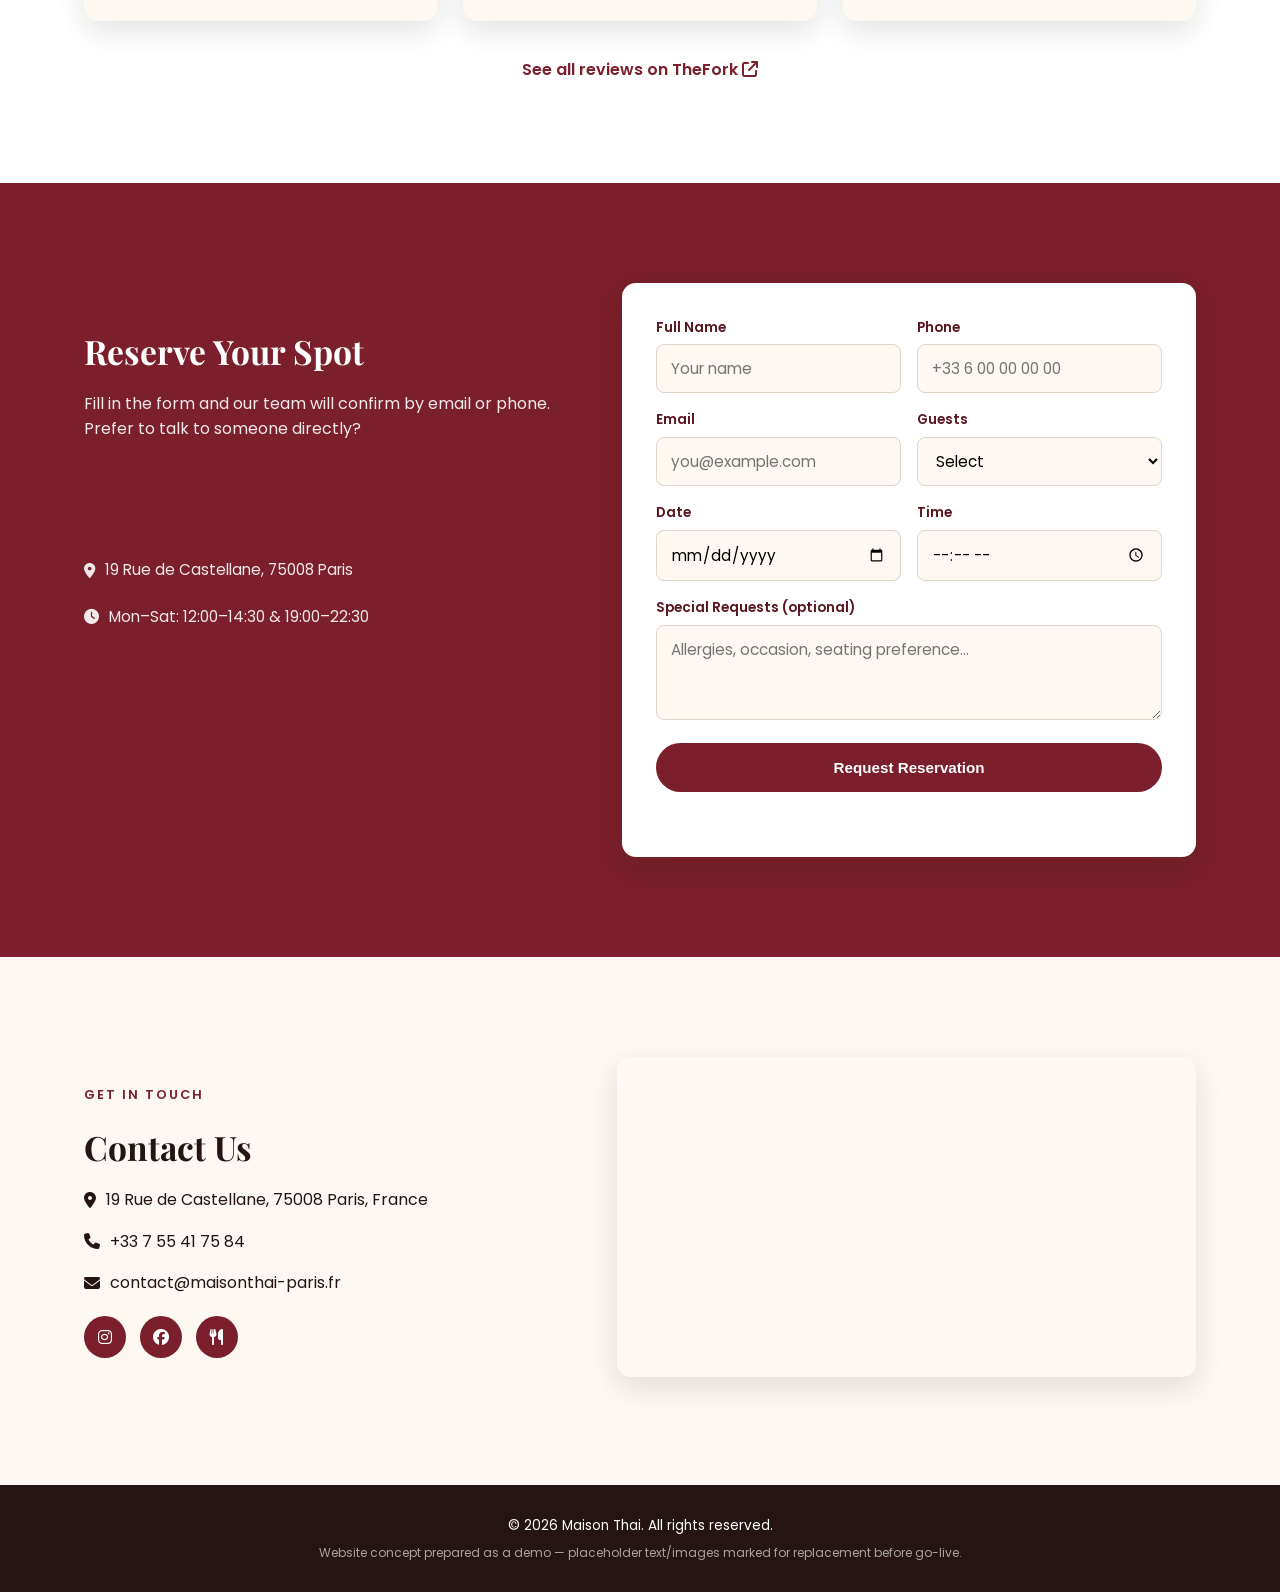
==== commit 33bf7994: "Give the site a more premium, dynamic feel Inspired by a reference site the user liked: split-layout" ====
--- a/index.html
+++ b/index.html
@@ -31,8 +31,10 @@
 
 <!-- ===== HERO ===== -->
 <section class="hero" id="home">
-  <div class="hero-overlay"></div>
-  <div class="container hero-content">
+  <div class="hero-photo">
+    <img src="padThai.jpg" alt="Fresh Pad Thai" loading="eager">
+  </div>
+  <div class="hero-content">
     <p class="eyebrow">19 Rue de Castellane, 75008 Paris</p>
     <h1>Authentic Thai Flavors,<br>Made with Heart</h1>
     <p class="hero-sub">Fresh ingredients, traditional recipes, and warm hospitality — right in the 8th arrondissement.</p>
@@ -254,6 +256,12 @@
   </div>
 </div>
 
+<!-- ===== STICKY BOTTOM BAR ===== -->
+<div class="sticky-bar" id="stickyBar">
+  <span class="sticky-bar-name">Maison <span>Thai</span></span>
+  <a href="#reservation" class="btn btn-primary">Book a Table</a>
+</div>
+
 <script src="js/chatbot.js"></script>
 <script src="js/main.js"></script>
 </body>
--- a/css/style.css
+++ b/css/style.css
@@ -48,20 +48,49 @@
 .nav-toggle{display:none;background:none;border:none;font-size:1.4rem;color:var(--maroon);}
 
 /* HERO */
+@keyframes kenburns{
+  0%{transform:scale(1);}
+  100%{transform:scale(1.12);}
+}
 .hero{
-  position:relative;min-height:100vh;display:flex;align-items:center;
-  background:linear-gradient(135deg,#2d0a10,var(--maroon) 55%,#2d0a10);
-  color:#fff;text-align:center;
-}
-.hero-content{padding-top:76px;}
+  position:relative;min-height:100vh;display:grid;grid-template-columns:1.1fr 1fr;
+  color:#fff;
+}
+.hero-photo{position:relative;overflow:hidden;background:var(--dark);}
+.hero-photo img{
+  width:100%;height:100%;object-fit:cover;position:absolute;inset:0;
+  animation:kenburns 18s ease-in-out infinite alternate;
+}
+.hero-photo::after{
+  content:'';position:absolute;inset:0;background:linear-gradient(90deg,rgba(20,10,10,0) 60%,var(--maroon) 100%);
+}
+.hero-content{
+  padding:150px 60px 60px;display:flex;flex-direction:column;justify-content:center;
+  background:linear-gradient(160deg,#3a0d14,var(--maroon) 65%);text-align:left;
+}
 .eyebrow{color:var(--gold);letter-spacing:2px;text-transform:uppercase;font-size:.85rem;margin-bottom:16px;}
-.hero h1{font-size:3.2rem;margin-bottom:18px;}
-.hero-sub{max-width:600px;margin:0 auto 34px;font-size:1.1rem;opacity:.92;}
-.hero-actions{display:flex;gap:18px;justify-content:center;flex-wrap:wrap;margin-bottom:56px;}
-.hero-stats{display:flex;justify-content:center;gap:56px;flex-wrap:wrap;}
+.hero h1{font-size:3.4rem;margin-bottom:18px;line-height:1.15;}
+.hero-sub{max-width:520px;margin:0 0 34px;font-size:1.1rem;opacity:.92;}
+.hero-actions{display:flex;gap:18px;flex-wrap:wrap;margin-bottom:56px;}
+.hero-stats{display:flex;gap:44px;flex-wrap:wrap;}
 .hero-stats div{display:flex;flex-direction:column;}
 .hero-stats strong{font-size:1.8rem;font-family:'Playfair Display',serif;color:var(--gold);}
 .hero-stats span{font-size:.85rem;opacity:.85;}
+
+/* SCROLL REVEAL */
+.reveal{opacity:0;transform:translateY(28px);transition:opacity .7s ease,transform .7s ease;}
+.reveal.visible{opacity:1;transform:translateY(0);}
+
+/* STICKY BOTTOM BAR */
+.sticky-bar{
+  position:fixed;left:0;right:0;bottom:0;z-index:800;background:var(--dark);color:#fff;
+  display:flex;align-items:center;justify-content:space-between;padding:14px 24px;
+  transform:translateY(100%);transition:transform .35s ease;box-shadow:0 -6px 20px rgba(0,0,0,.15);
+}
+.sticky-bar.visible{transform:translateY(0);}
+.sticky-bar-name{font-family:'Playfair Display',serif;font-weight:700;letter-spacing:.5px;}
+.sticky-bar-name span{color:var(--gold);}
+.sticky-bar .btn{padding:10px 22px;font-size:.88rem;}
 
 /* ABOUT */
 .about{display:grid;grid-template-columns:1fr 1fr;gap:60px;align-items:center;padding:100px 24px;}
@@ -125,7 +154,8 @@
 .footer-note{opacity:.6;margin-top:6px;font-size:.75rem;}
 
 /* CHATBOT */
-.chatbot{position:fixed;bottom:26px;right:26px;z-index:1000;}
+.chatbot{position:fixed;bottom:26px;right:26px;z-index:1000;transition:bottom .35s ease;}
+.chatbot.bar-visible{bottom:92px;}
 .chatbot-toggle{
   width:60px;height:60px;border-radius:50%;background:var(--maroon);color:#fff;border:none;
   font-size:1.5rem;box-shadow:0 8px 24px rgba(122,31,43,.4);cursor:pointer;transition:.2s;
@@ -155,6 +185,10 @@
 /* RESPONSIVE */
 @media (max-width:900px){
   .about,.reservation-inner,.contact-inner{grid-template-columns:1fr;}
+  .hero{grid-template-columns:1fr;}
+  .hero-photo{min-height:320px;position:relative;}
+  .hero-photo img{position:absolute;}
+  .hero-content{padding:50px 30px;}
 }
 @media (max-width:768px){
   .nav-links,.nav-cta{display:none;}
@@ -166,4 +200,6 @@
   .hero h1{font-size:2.2rem;}
   .form-row{grid-template-columns:1fr;}
   .chatbot-window{width:90vw;right:-10px;}
-}
+  .sticky-bar{padding:12px 16px;}
+  .sticky-bar-name{font-size:.9rem;}
+}
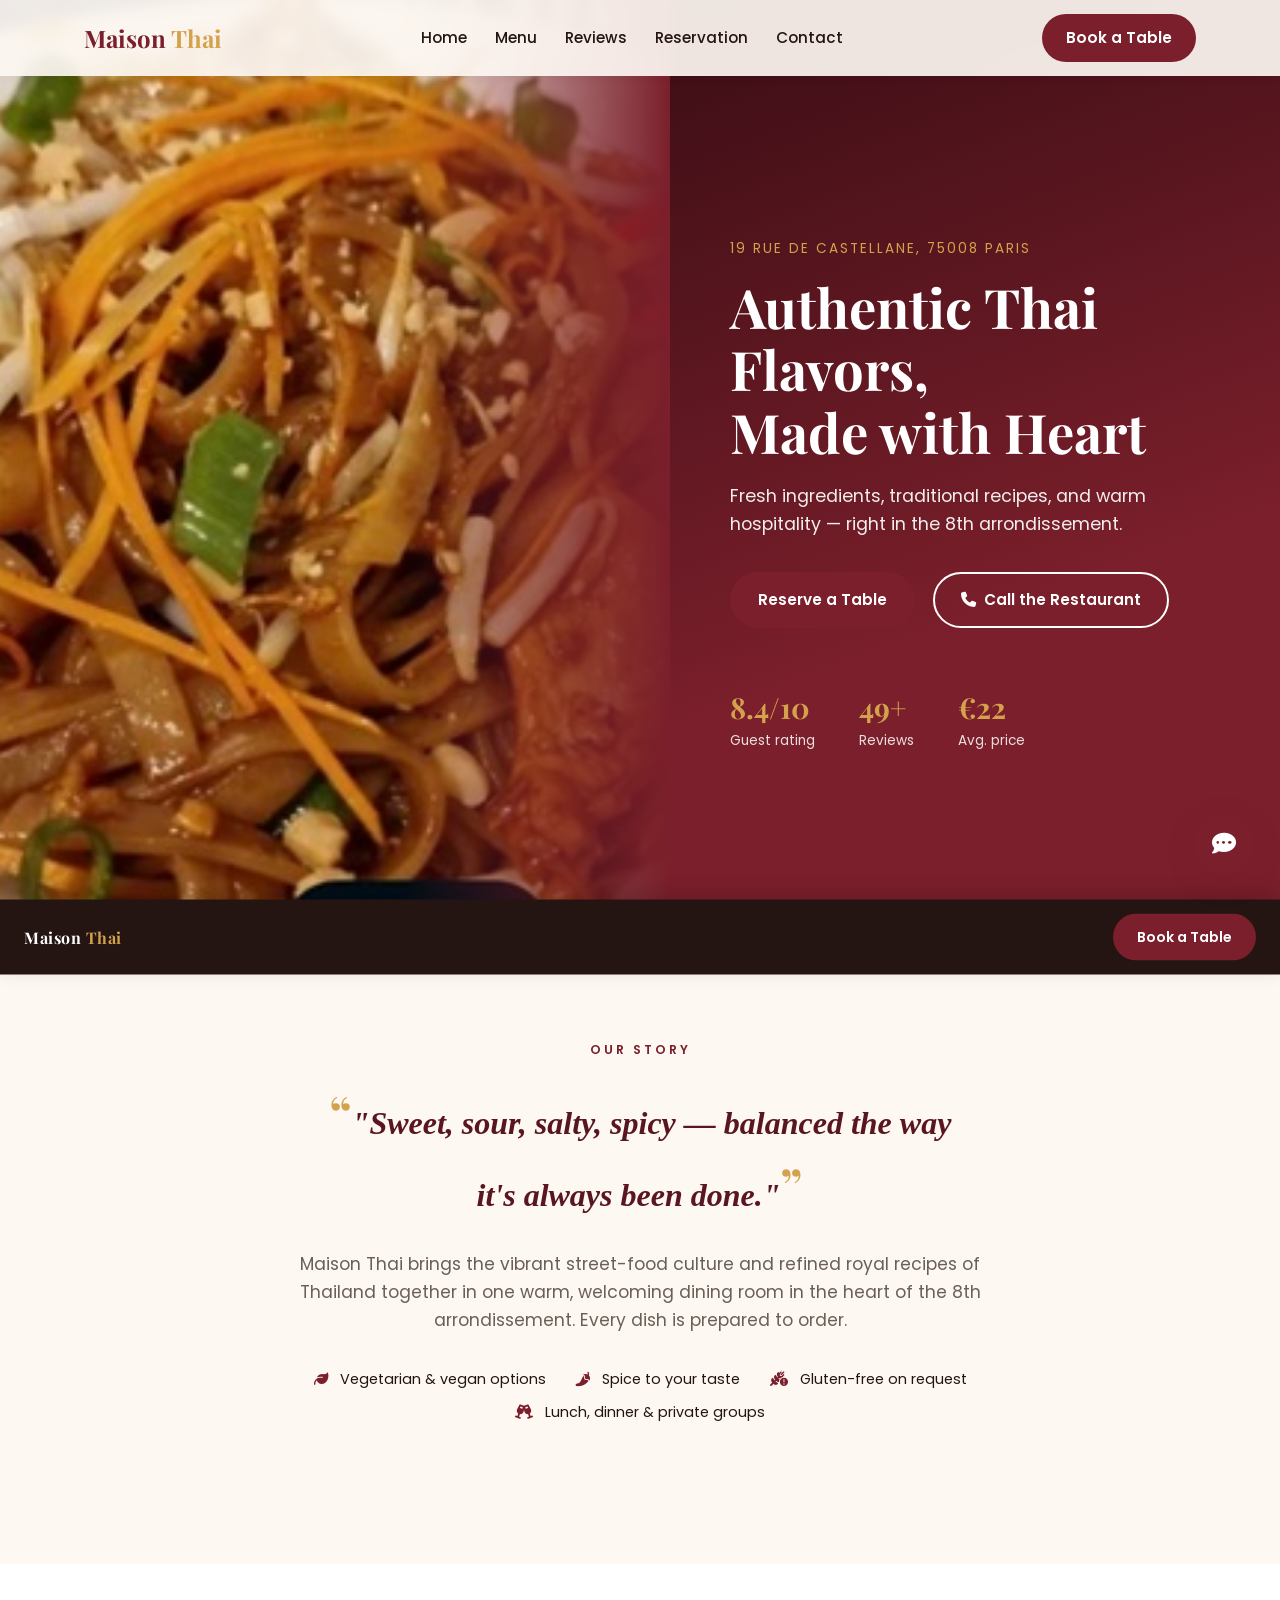
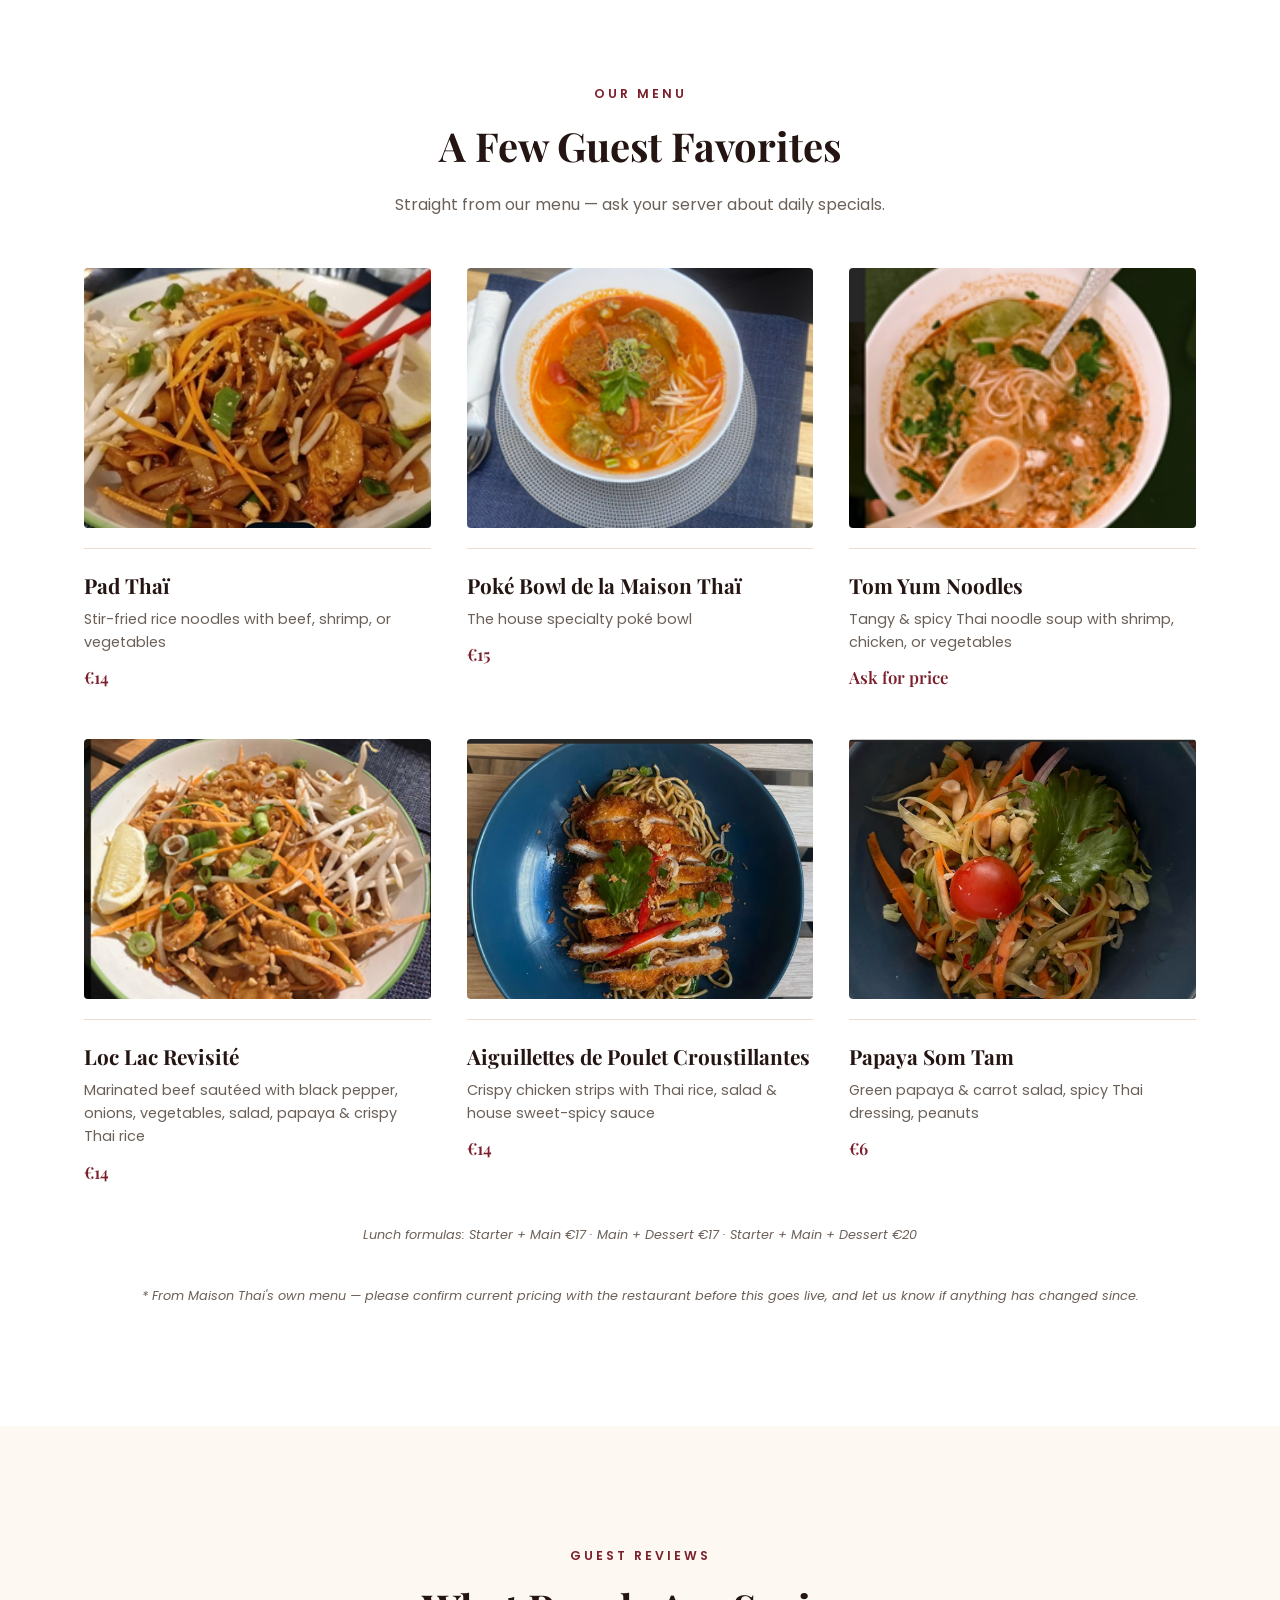
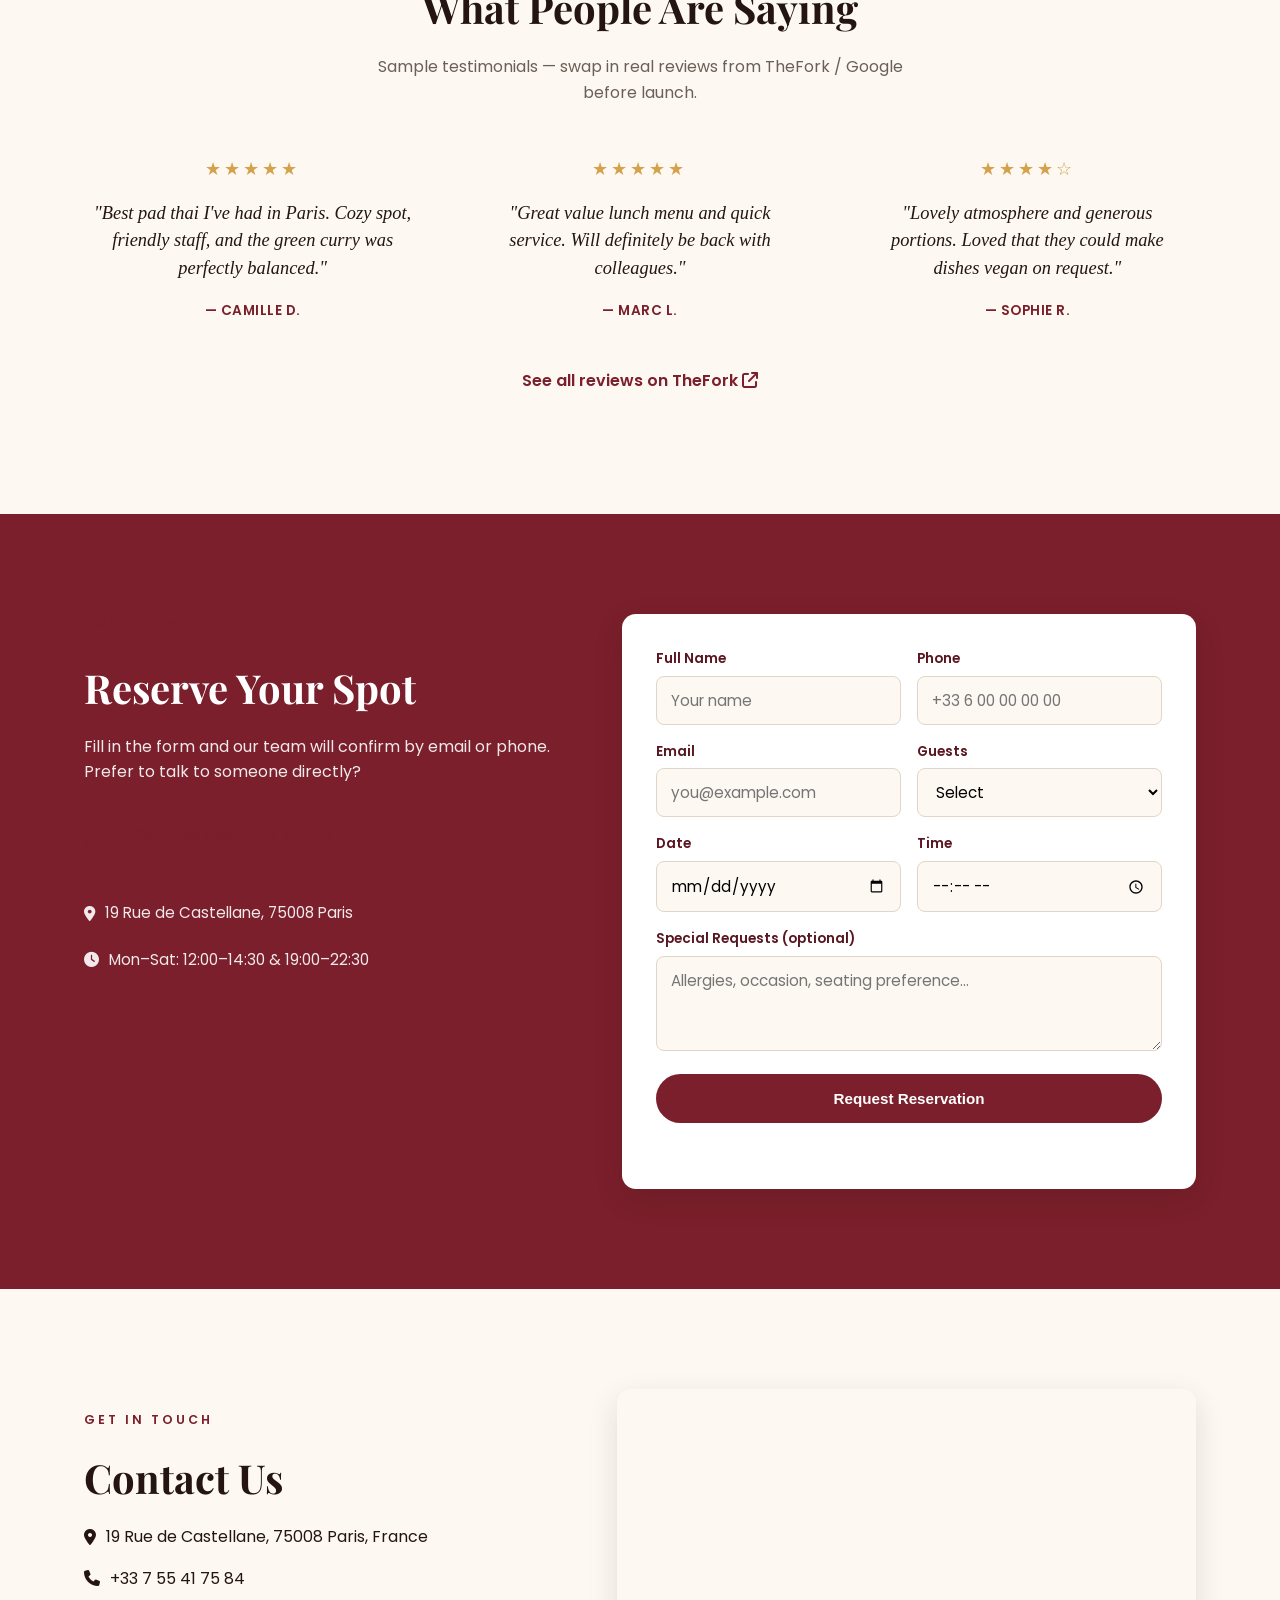
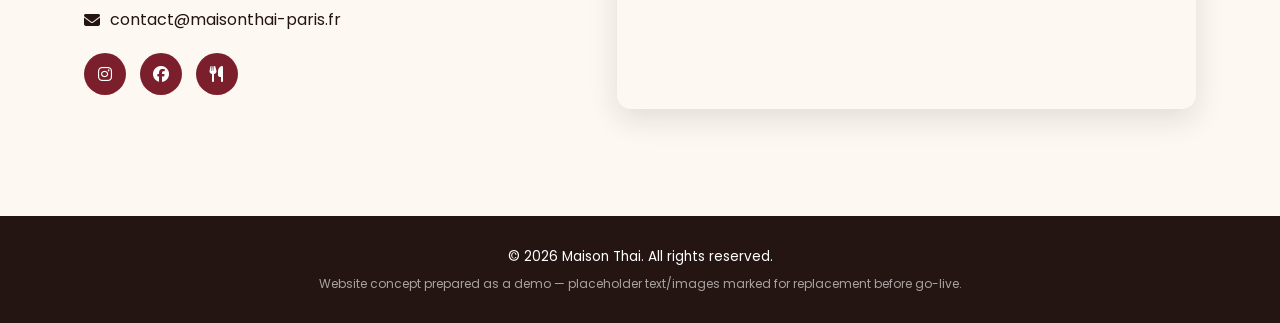
==== commit b66f1b96: "Rework visual design away from boxy template cards The site still read as generic despite the hero/m" ====
--- a/index.html
+++ b/index.html
@@ -50,21 +50,18 @@
   </div>
 </section>
 
-<!-- ===== ABOUT ===== -->
-<section class="about container" id="about">
-  <div class="about-img">
-    <div class="about-placeholder"><i class="fa-solid fa-camera-retro"></i><span>Restaurant photo coming soon</span></div>
-  </div>
-  <div class="about-text">
-    <p class="section-tag">Our Story</p>
-    <h2>A Taste of Thailand in Paris</h2>
-    <p>Maison Thai brings the vibrant street-food culture and refined royal recipes of Thailand together in one warm, welcoming dining room. Every dish is prepared to order, balancing the classic Thai notes of sweet, sour, salty, and spicy.</p>
-    <ul class="about-list">
-      <li><i class="fa-solid fa-leaf"></i> Vegetarian &amp; vegan options available</li>
-      <li><i class="fa-solid fa-pepper-hot"></i> Spice level adjusted to your taste</li>
-      <li><i class="fa-solid fa-wheat-awn-circle-exclamation"></i> Gluten-free options — ask our team</li>
-      <li><i class="fa-solid fa-champagne-glasses"></i> Ideal for lunch, dinner &amp; private groups</li>
-    </ul>
+<!-- ===== STORY ===== -->
+<section class="story" id="about">
+  <div class="container story-inner">
+    <p class="section-tag center">Our Story</p>
+    <blockquote class="story-quote">"Sweet, sour, salty, spicy — balanced the way it's always been done."</blockquote>
+    <p class="story-body">Maison Thai brings the vibrant street-food culture and refined royal recipes of Thailand together in one warm, welcoming dining room in the heart of the 8th arrondissement. Every dish is prepared to order.</p>
+    <div class="story-tags">
+      <span><i class="fa-solid fa-leaf"></i> Vegetarian &amp; vegan options</span>
+      <span><i class="fa-solid fa-pepper-hot"></i> Spice to your taste</span>
+      <span><i class="fa-solid fa-wheat-awn-circle-exclamation"></i> Gluten-free on request</span>
+      <span><i class="fa-solid fa-champagne-glasses"></i> Lunch, dinner &amp; private groups</span>
+    </div>
   </div>
 </section>
 
--- a/css/style.css
+++ b/css/style.css
@@ -22,10 +22,10 @@
 a{text-decoration:none;color:inherit;}
 ul{list-style:none;}
 
-.section-tag{color:var(--maroon);text-transform:uppercase;letter-spacing:2px;font-weight:600;font-size:.8rem;margin-bottom:8px;}
+.section-tag{color:var(--maroon);text-transform:uppercase;letter-spacing:3px;font-weight:600;font-size:.78rem;margin-bottom:10px;}
 .section-sub{color:var(--gray);max-width:560px;margin:0 auto 40px;}
 .center{text-align:center;margin-left:auto;margin-right:auto;}
-h2{font-size:2.1rem;margin-bottom:12px;}
+h2{font-size:2.5rem;margin-bottom:14px;}
 
 .btn{display:inline-flex;align-items:center;gap:8px;padding:14px 26px;border-radius:50px;font-weight:600;font-size:.95rem;transition:.25s;border:2px solid transparent;cursor:pointer;}
 .btn-primary{background:var(--maroon);color:#fff;}
@@ -92,36 +92,41 @@
 .sticky-bar-name span{color:var(--gold);}
 .sticky-bar .btn{padding:10px 22px;font-size:.88rem;}
 
-/* ABOUT */
-.about{display:grid;grid-template-columns:1fr 1fr;gap:60px;align-items:center;padding:100px 24px;}
-.about-img img{border-radius:var(--radius);box-shadow:var(--shadow);}
-.about-placeholder{
-  border-radius:var(--radius);box-shadow:var(--shadow);min-height:420px;
-  display:flex;flex-direction:column;align-items:center;justify-content:center;gap:14px;
-  background:linear-gradient(135deg,var(--cream),#f3e6d3);color:var(--maroon);font-size:3rem;
-}
-.about-placeholder span{font-size:1rem;color:var(--gray);font-weight:600;}
-.about-list li{margin-top:14px;display:flex;gap:10px;align-items:flex-start;color:var(--dark);}
-.about-list i{color:var(--maroon);margin-top:4px;}
+/* STORY */
+.story{padding:140px 0;background:var(--cream);}
+.story-inner{max-width:740px;text-align:center;}
+.story-quote{
+  font-family:'Playfair Display',serif;font-style:italic;font-weight:600;
+  font-size:2rem;line-height:1.4;color:var(--maroon-dark);margin:18px 0 30px;
+  position:relative;padding:0 20px;
+}
+.story-quote::before,.story-quote::after{color:var(--gold);font-size:1.6em;font-style:normal;}
+.story-quote::before{content:'\201C';}
+.story-quote::after{content:'\201D';}
+.story-body{color:var(--gray);font-size:1.08rem;margin-bottom:34px;}
+.story-tags{display:flex;flex-wrap:wrap;justify-content:center;gap:10px 30px;}
+.story-tags span{font-size:.9rem;color:var(--dark);white-space:nowrap;}
+.story-tags i{color:var(--maroon);margin-right:8px;}
 
 /* MENU */
-.menu{padding:100px 0;background:#fff;}
-.menu-grid{display:grid;grid-template-columns:repeat(auto-fit,minmax(240px,1fr));gap:28px;margin-top:20px;}
-.menu-card{background:var(--cream);border-radius:var(--radius);overflow:hidden;box-shadow:var(--shadow);transition:.25s;}
-.menu-card:hover{transform:translateY(-6px);}
-.menu-card img{height:170px;object-fit:cover;width:100%;}
-.menu-card h3{padding:16px 18px 4px;font-size:1.15rem;}
-.menu-card p{padding:0 18px;color:var(--gray);font-size:.9rem;min-height:60px;}
-.menu-card .price{display:block;padding:0 18px 18px;font-weight:600;color:var(--maroon);}
-.menu-note{text-align:center;color:var(--gray);font-size:.8rem;margin-top:30px;font-style:italic;}
+.menu{padding:120px 0;background:#fff;}
+.menu-grid{display:grid;grid-template-columns:repeat(auto-fit,minmax(260px,1fr));gap:48px 36px;margin-top:50px;}
+.menu-card{transition:.3s;}
+.menu-card img{aspect-ratio:4/3;object-fit:cover;width:100%;border-radius:4px;transition:transform .5s ease;}
+.menu-card:hover img{transform:scale(1.045);}
+.menu-card h3{padding-top:20px;font-size:1.3rem;border-top:1px solid #e9ddcc;margin-top:20px;}
+.menu-card p{color:var(--gray);font-size:.9rem;margin-top:6px;}
+.menu-card .price{display:block;margin-top:10px;font-weight:600;color:var(--maroon);font-family:'Playfair Display',serif;font-size:1.05rem;}
+.menu-note{text-align:center;color:var(--gray);font-size:.8rem;margin-top:40px;font-style:italic;}
 
 /* REVIEWS */
-.reviews{padding:100px 0;background:#fff;}
-.reviews-grid{display:grid;grid-template-columns:repeat(auto-fit,minmax(260px,1fr));gap:26px;margin-top:20px;}
-.review-card{background:var(--cream);padding:28px;border-radius:var(--radius);box-shadow:var(--shadow);}
-.stars{color:var(--gold);letter-spacing:3px;margin-bottom:12px;}
-.reviewer{display:block;margin-top:14px;font-weight:600;color:var(--maroon);}
-.reviews-cta{text-align:center;margin-top:36px;}
+.reviews{padding:120px 0;background:var(--cream);}
+.reviews-grid{display:grid;grid-template-columns:repeat(auto-fit,minmax(260px,1fr));gap:50px;margin-top:50px;}
+.review-card{text-align:center;padding:0 10px;}
+.stars{color:var(--gold);letter-spacing:3px;margin-bottom:16px;font-size:1.1rem;}
+.review-card p{font-family:'Playfair Display',serif;font-style:italic;font-size:1.15rem;color:var(--dark);line-height:1.5;}
+.reviewer{display:block;margin-top:18px;font-weight:600;color:var(--maroon);font-size:.85rem;letter-spacing:.5px;text-transform:uppercase;}
+.reviews-cta{text-align:center;margin-top:46px;}
 .reviews-cta a{color:var(--maroon);font-weight:600;}
 
 /* RESERVATION */
@@ -184,7 +189,7 @@
 
 /* RESPONSIVE */
 @media (max-width:900px){
-  .about,.reservation-inner,.contact-inner{grid-template-columns:1fr;}
+  .reservation-inner,.contact-inner{grid-template-columns:1fr;}
   .hero{grid-template-columns:1fr;}
   .hero-photo{min-height:320px;position:relative;}
   .hero-photo img{position:absolute;}
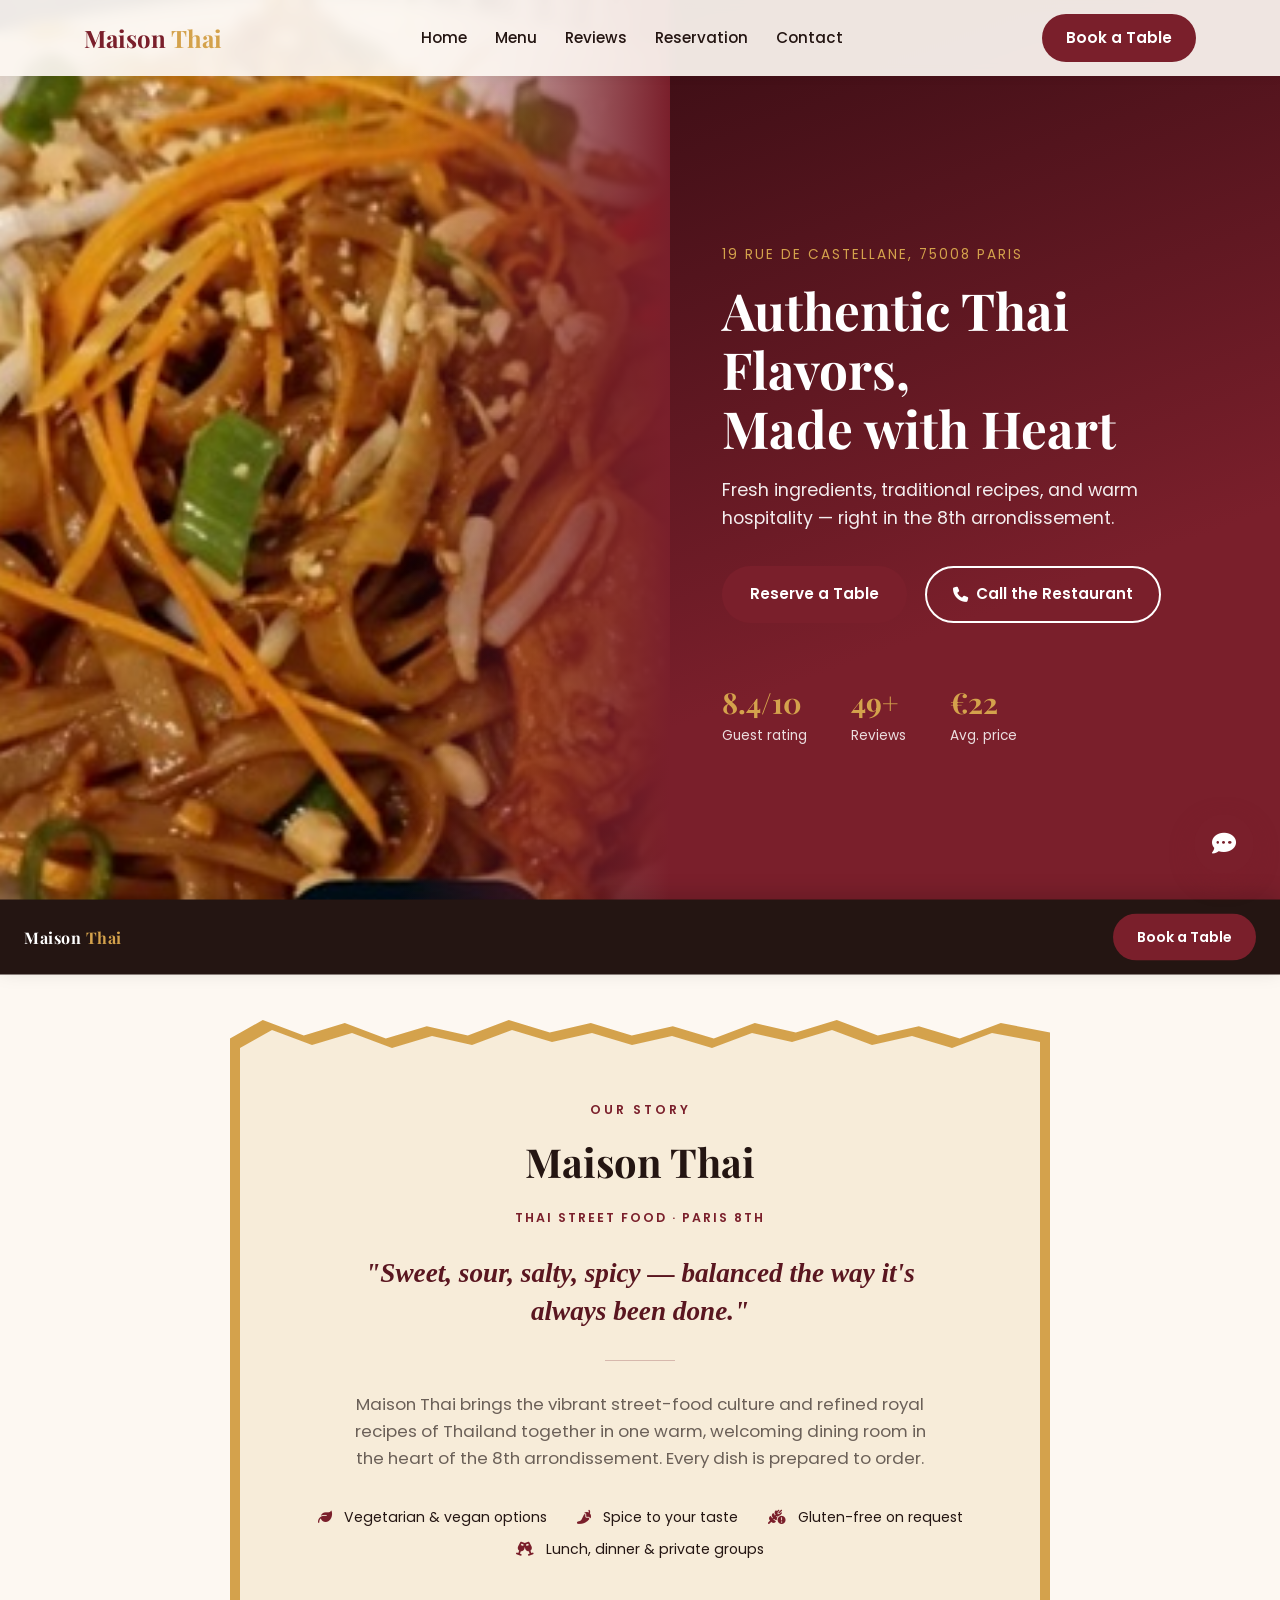
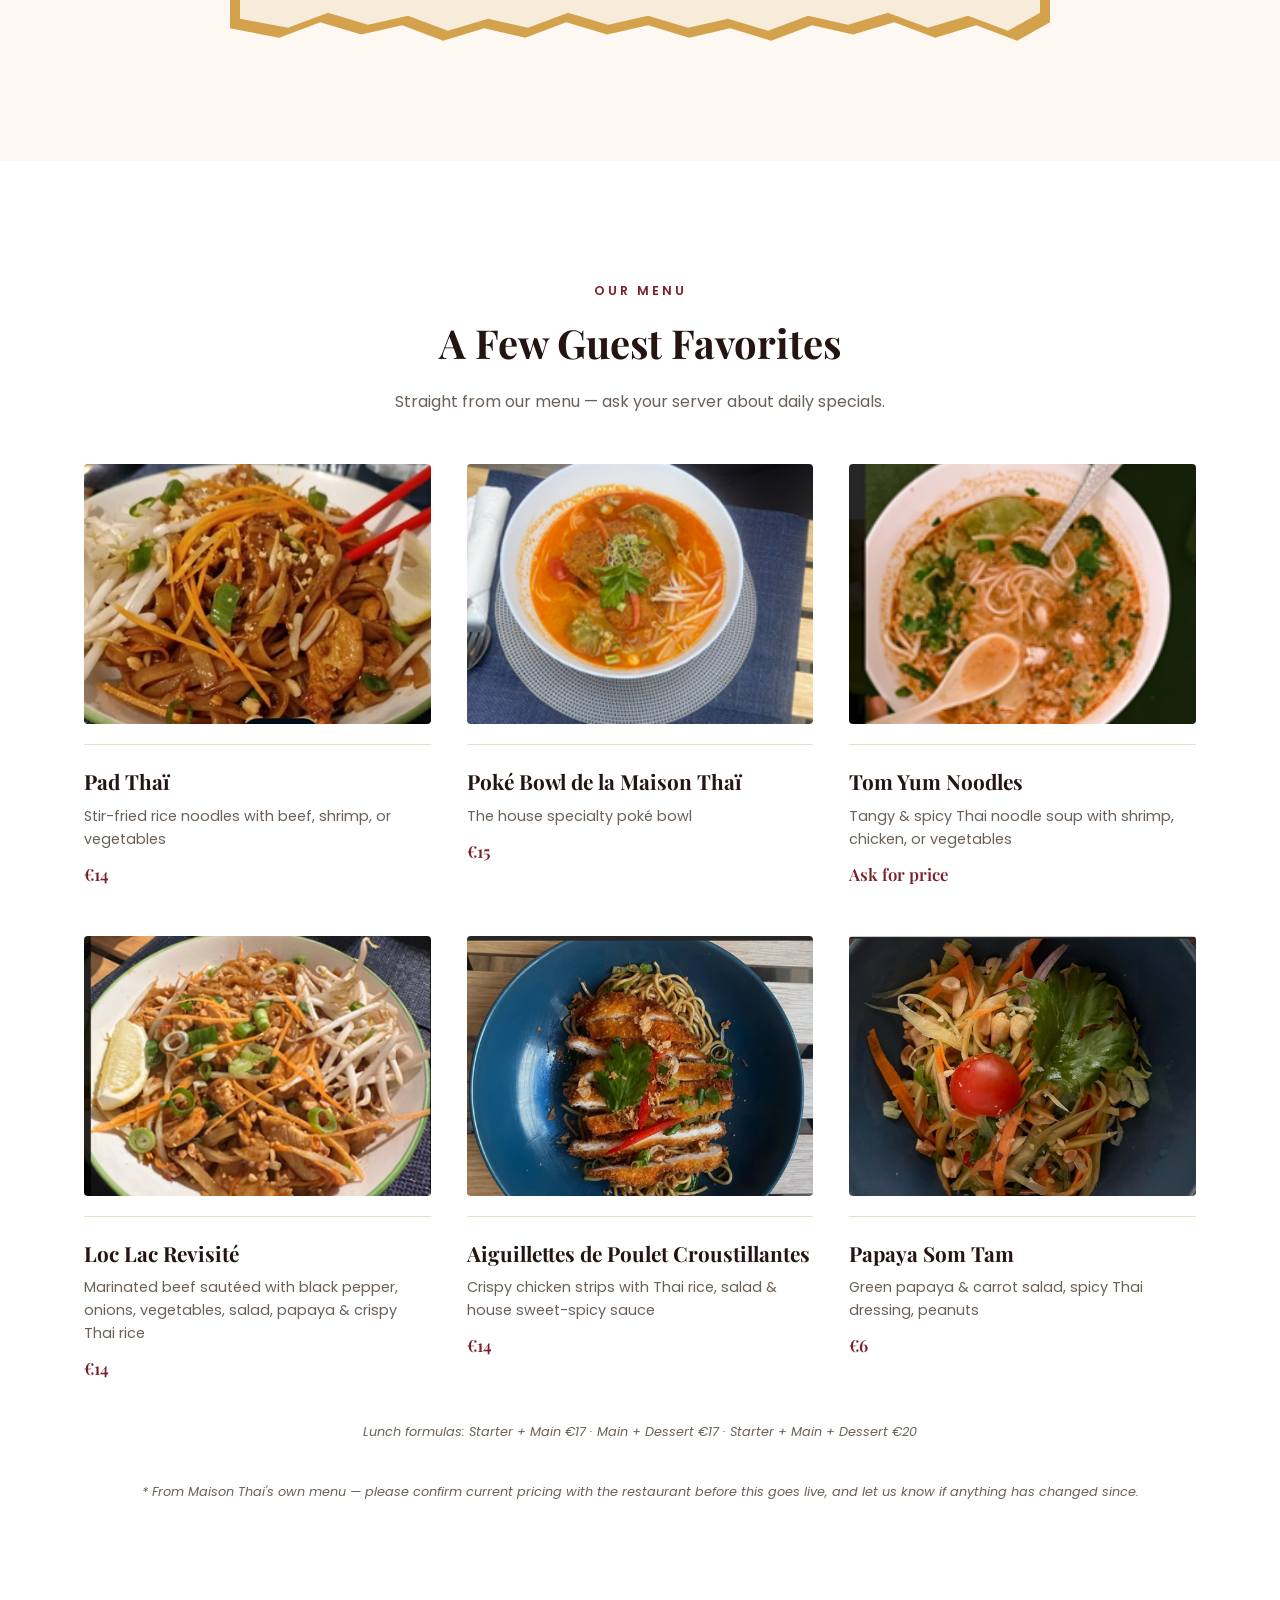
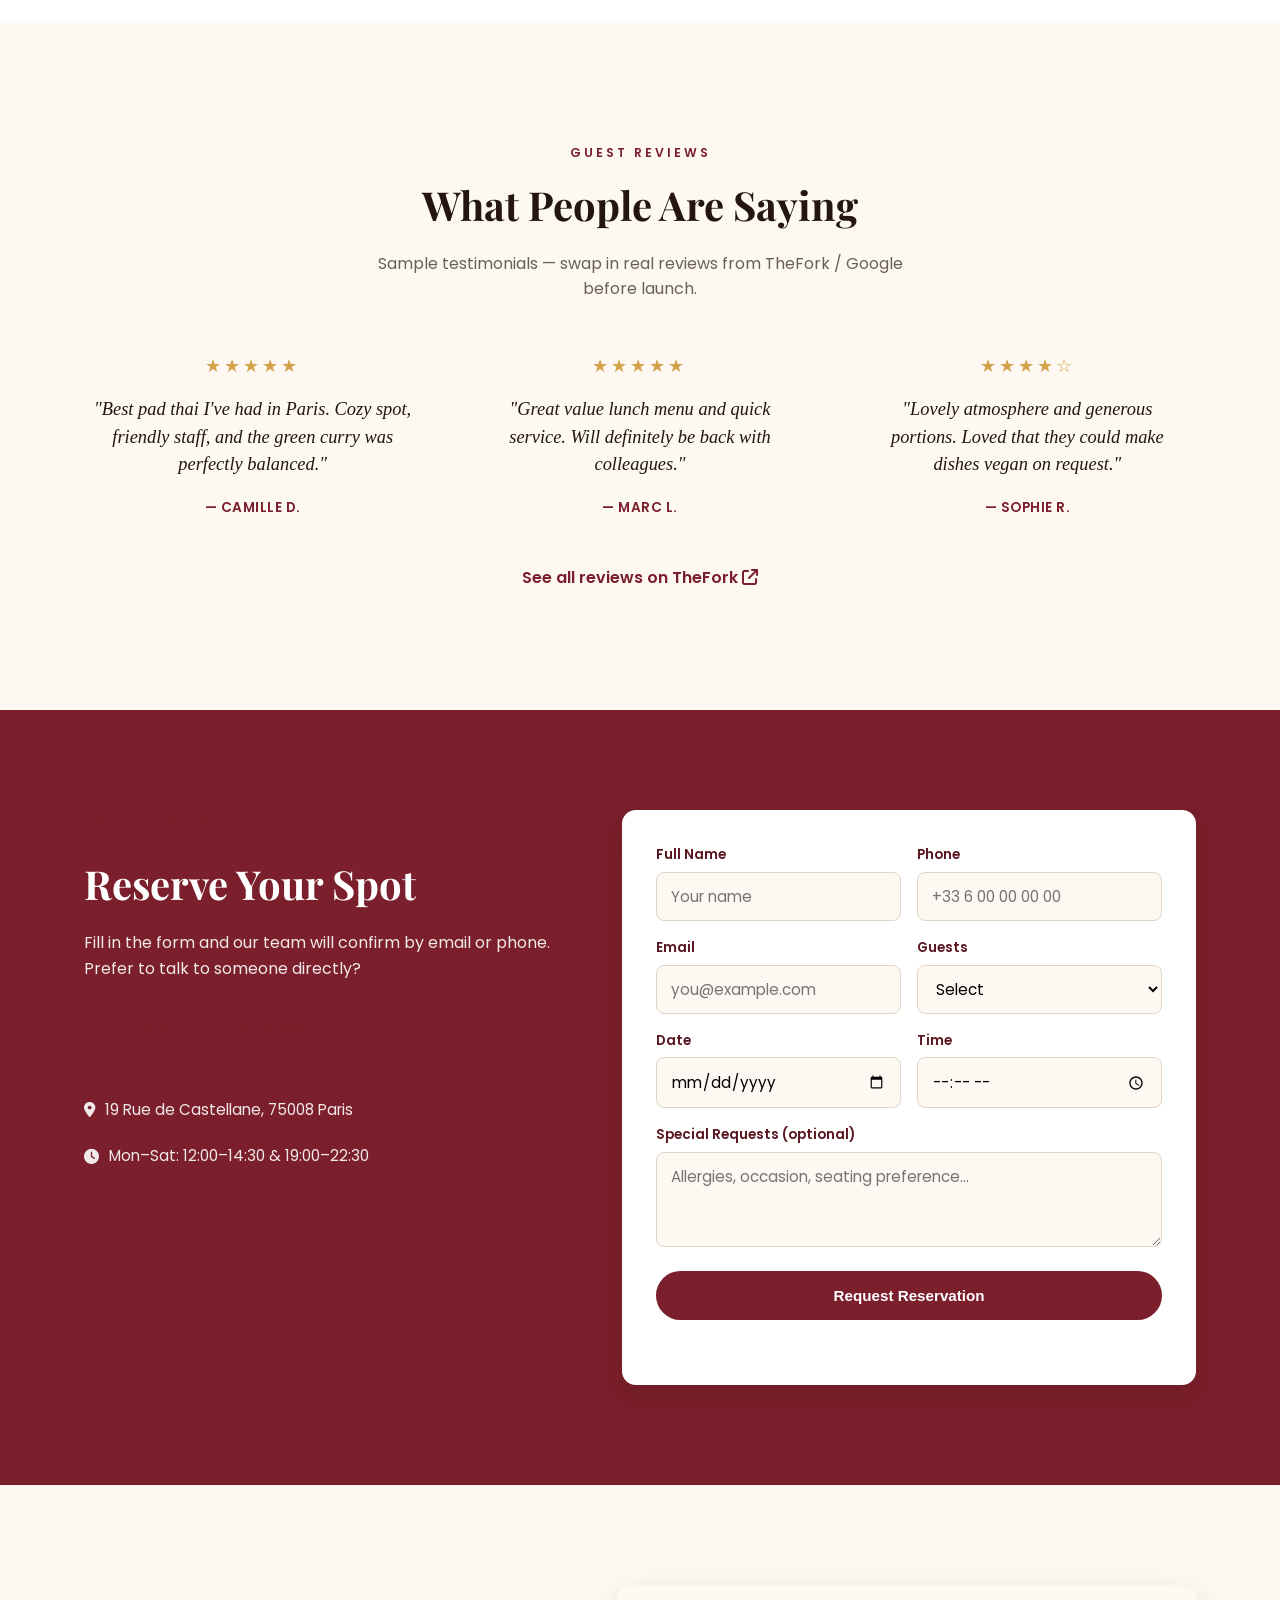
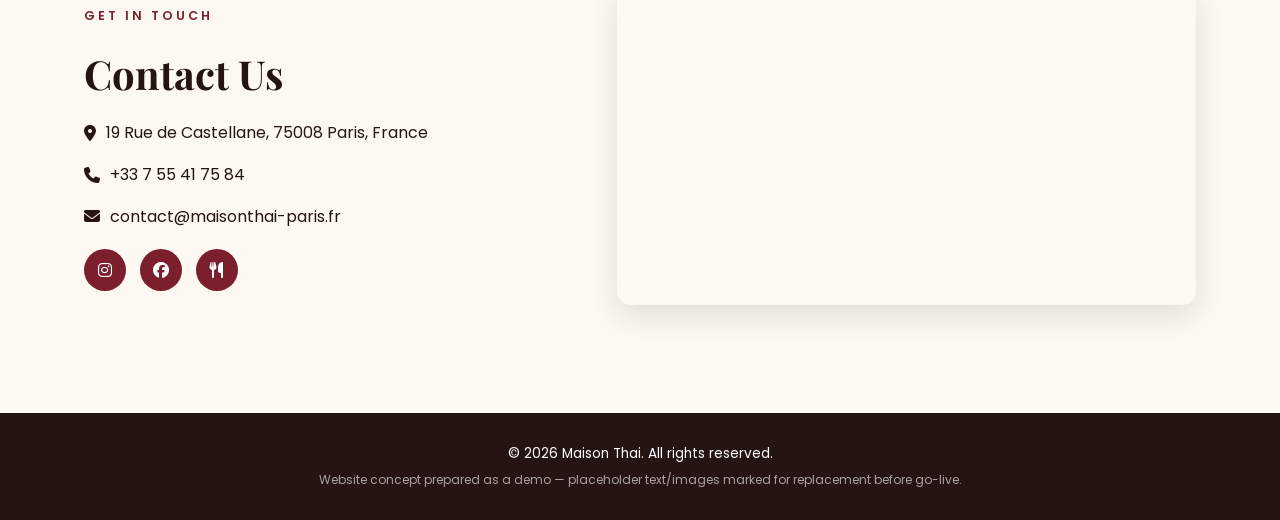
==== commit 3faf1eac: "Fix hero text overflow bug and rebuild Story as a torn-paper card Hero fix: h1/eyebrow/subtitle now " ====
--- a/index.html
+++ b/index.html
@@ -52,15 +52,22 @@
 
 <!-- ===== STORY ===== -->
 <section class="story" id="about">
-  <div class="container story-inner">
-    <p class="section-tag center">Our Story</p>
-    <blockquote class="story-quote">"Sweet, sour, salty, spicy — balanced the way it's always been done."</blockquote>
-    <p class="story-body">Maison Thai brings the vibrant street-food culture and refined royal recipes of Thailand together in one warm, welcoming dining room in the heart of the 8th arrondissement. Every dish is prepared to order.</p>
-    <div class="story-tags">
-      <span><i class="fa-solid fa-leaf"></i> Vegetarian &amp; vegan options</span>
-      <span><i class="fa-solid fa-pepper-hot"></i> Spice to your taste</span>
-      <span><i class="fa-solid fa-wheat-awn-circle-exclamation"></i> Gluten-free on request</span>
-      <span><i class="fa-solid fa-champagne-glasses"></i> Lunch, dinner &amp; private groups</span>
+  <div class="container">
+    <div class="torn-card">
+      <div class="torn-card-inner">
+        <p class="section-tag center">Our Story</p>
+        <h2 class="center">Maison Thai</h2>
+        <p class="story-subtitle center">THAI STREET FOOD &middot; PARIS 8TH</p>
+        <blockquote class="story-quote">"Sweet, sour, salty, spicy — balanced the way it's always been done."</blockquote>
+        <hr class="story-divider">
+        <p class="story-body">Maison Thai brings the vibrant street-food culture and refined royal recipes of Thailand together in one warm, welcoming dining room in the heart of the 8th arrondissement. Every dish is prepared to order.</p>
+        <div class="story-tags">
+          <span><i class="fa-solid fa-leaf"></i> Vegetarian &amp; vegan options</span>
+          <span><i class="fa-solid fa-pepper-hot"></i> Spice to your taste</span>
+          <span><i class="fa-solid fa-wheat-awn-circle-exclamation"></i> Gluten-free on request</span>
+          <span><i class="fa-solid fa-champagne-glasses"></i> Lunch, dinner &amp; private groups</span>
+        </div>
+      </div>
     </div>
   </div>
 </section>
--- a/css/style.css
+++ b/css/style.css
@@ -65,12 +65,12 @@
   content:'';position:absolute;inset:0;background:linear-gradient(90deg,rgba(20,10,10,0) 60%,var(--maroon) 100%);
 }
 .hero-content{
-  padding:150px 60px 60px;display:flex;flex-direction:column;justify-content:center;
-  background:linear-gradient(160deg,#3a0d14,var(--maroon) 65%);text-align:left;
-}
-.eyebrow{color:var(--gold);letter-spacing:2px;text-transform:uppercase;font-size:.85rem;margin-bottom:16px;}
-.hero h1{font-size:3.4rem;margin-bottom:18px;line-height:1.15;}
-.hero-sub{max-width:520px;margin:0 0 34px;font-size:1.1rem;opacity:.92;}
+  padding:150px clamp(24px,4vw,60px) 60px;display:flex;flex-direction:column;justify-content:center;
+  background:linear-gradient(160deg,#3a0d14,var(--maroon) 65%);text-align:left;min-width:0;
+}
+.eyebrow{color:var(--gold);letter-spacing:2px;text-transform:uppercase;font-size:clamp(.68rem,1.4vw,.85rem);margin-bottom:16px;}
+.hero h1{font-size:clamp(1.9rem,4vw,3.4rem);margin-bottom:18px;line-height:1.15;word-wrap:break-word;}
+.hero-sub{max-width:520px;margin:0 0 34px;font-size:clamp(.9rem,1.6vw,1.1rem);opacity:.92;}
 .hero-actions{display:flex;gap:18px;flex-wrap:wrap;margin-bottom:56px;}
 .hero-stats{display:flex;gap:44px;flex-wrap:wrap;}
 .hero-stats div{display:flex;flex-direction:column;}
@@ -92,20 +92,33 @@
 .sticky-bar-name span{color:var(--gold);}
 .sticky-bar .btn{padding:10px 22px;font-size:.88rem;}
 
-/* STORY */
-.story{padding:140px 0;background:var(--cream);}
-.story-inner{max-width:740px;text-align:center;}
+/* STORY - torn paper card */
+.story{padding:120px 0;background:var(--cream);}
+.torn-card{
+  max-width:820px;margin:0 auto;padding:10px;background:var(--gold);
+  clip-path:polygon(
+    0% 3%,4% 0%,9% 2.5%,14% .5%,19% 3%,24% 1%,29% 2.5%,34% 0%,39% 2%,44% .5%,49% 2.5%,54% 1%,59% 3%,64% .5%,69% 2%,74% 0%,79% 2.5%,84% 1%,89% 3%,94% .5%,100% 2%,
+    100% 97%,96% 100%,91% 97.5%,86% 99.5%,81% 97%,76% 99%,71% 97.5%,66% 100%,61% 98%,56% 99.5%,51% 97.5%,46% 99%,41% 97%,36% 99.5%,31% 98%,26% 100%,21% 97.5%,16% 99%,11% 97%,6% 99.5%,0% 98%
+  );
+  filter:drop-shadow(0 18px 40px rgba(90,22,32,.2));
+}
+.torn-card-inner{
+  background:#f7ecd9;padding:70px 60px;
+  clip-path:polygon(
+    0% 3%,4% 0%,9% 2.5%,14% .5%,19% 3%,24% 1%,29% 2.5%,34% 0%,39% 2%,44% .5%,49% 2.5%,54% 1%,59% 3%,64% .5%,69% 2%,74% 0%,79% 2.5%,84% 1%,89% 3%,94% .5%,100% 2%,
+    100% 97%,96% 100%,91% 97.5%,86% 99.5%,81% 97%,76% 99%,71% 97.5%,66% 100%,61% 98%,56% 99.5%,51% 97.5%,46% 99%,41% 97%,36% 99.5%,31% 98%,26% 100%,21% 97.5%,16% 99%,11% 97%,6% 99.5%,0% 98%
+  );
+}
+.story-subtitle{color:var(--maroon);letter-spacing:2px;font-size:.78rem;font-weight:600;margin-bottom:26px;}
 .story-quote{
   font-family:'Playfair Display',serif;font-style:italic;font-weight:600;
-  font-size:2rem;line-height:1.4;color:var(--maroon-dark);margin:18px 0 30px;
-  position:relative;padding:0 20px;
-}
-.story-quote::before,.story-quote::after{color:var(--gold);font-size:1.6em;font-style:normal;}
-.story-quote::before{content:'\201C';}
-.story-quote::after{content:'\201D';}
-.story-body{color:var(--gray);font-size:1.08rem;margin-bottom:34px;}
+  font-size:1.7rem;line-height:1.4;color:var(--maroon-dark);margin:0 auto 30px;
+  max-width:560px;text-align:center;position:relative;
+}
+.story-divider{border:none;border-top:1px solid rgba(122,31,43,.25);width:70px;margin:0 auto 30px;}
+.story-body{color:var(--gray);text-align:center;font-size:1.05rem;margin-bottom:34px;max-width:600px;margin-left:auto;margin-right:auto;}
 .story-tags{display:flex;flex-wrap:wrap;justify-content:center;gap:10px 30px;}
-.story-tags span{font-size:.9rem;color:var(--dark);white-space:nowrap;}
+.story-tags span{font-size:.88rem;color:var(--dark);white-space:nowrap;}
 .story-tags i{color:var(--maroon);margin-right:8px;}
 
 /* MENU */
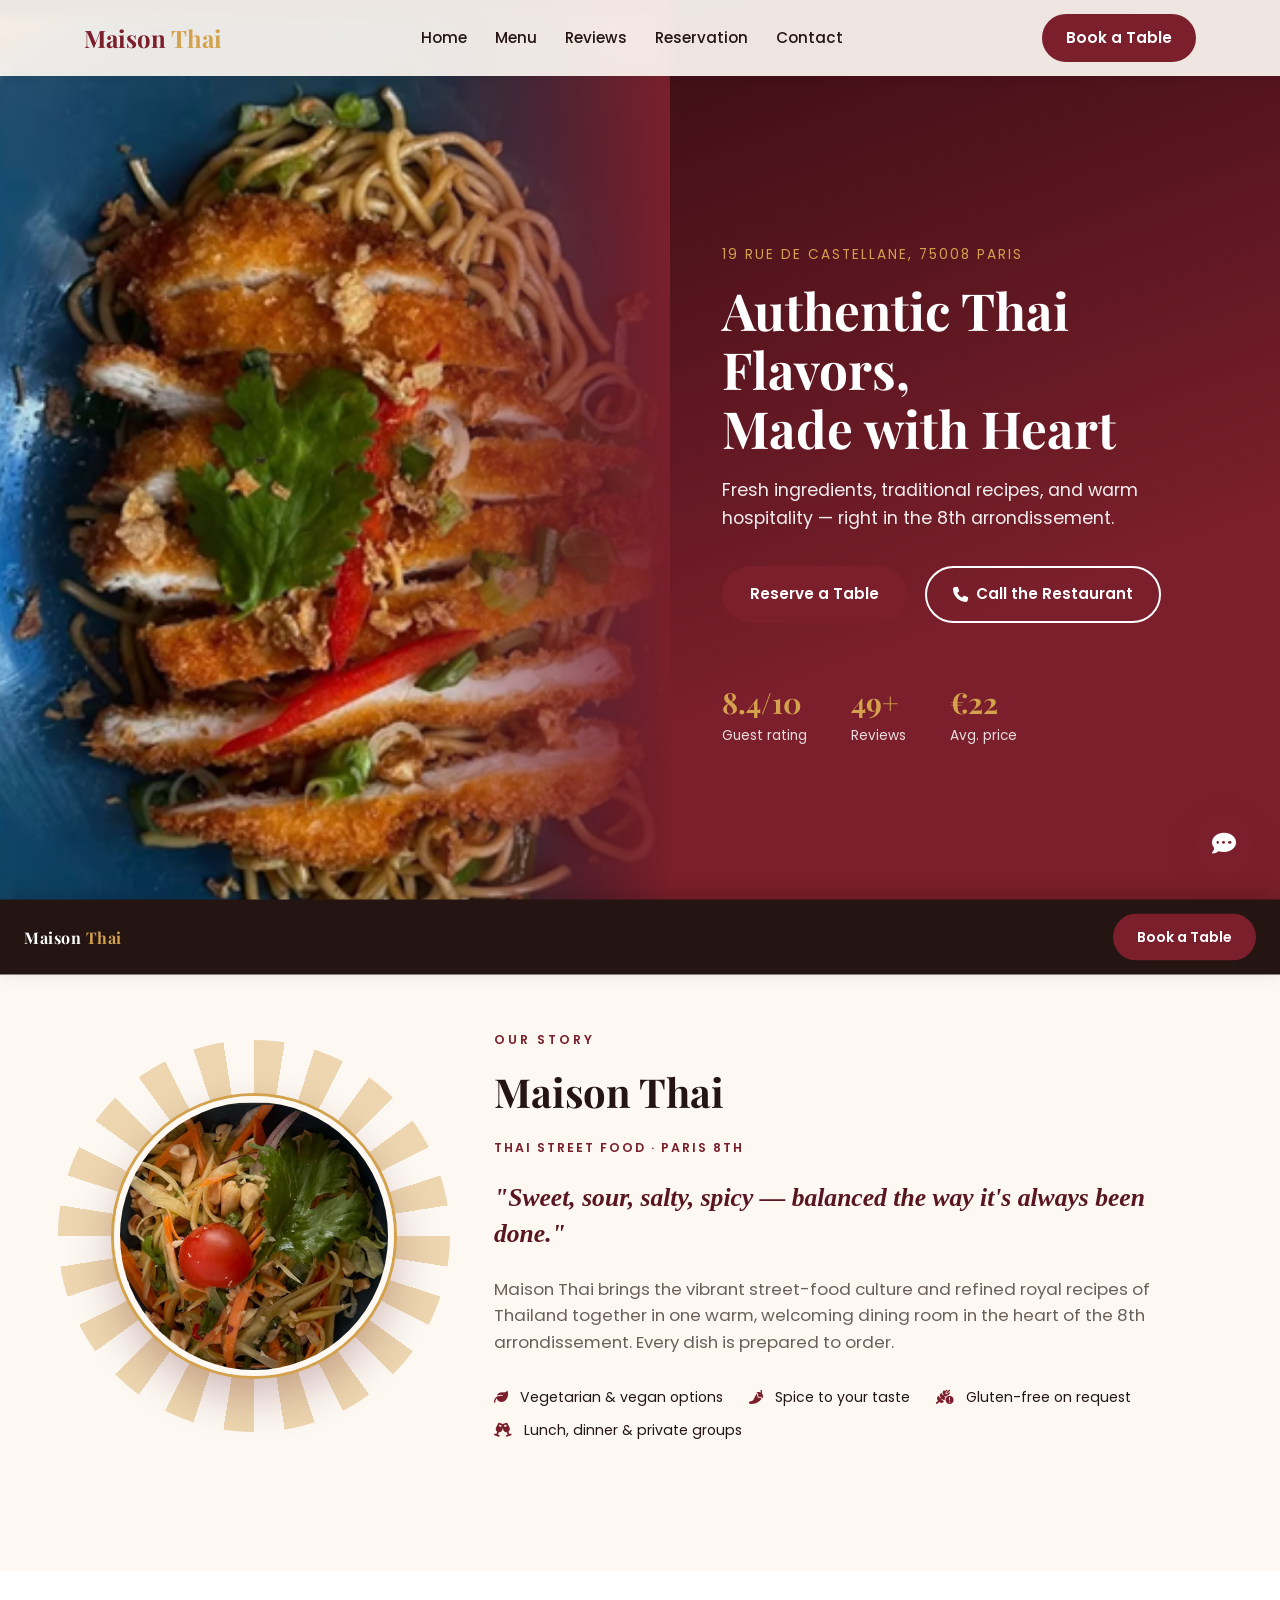
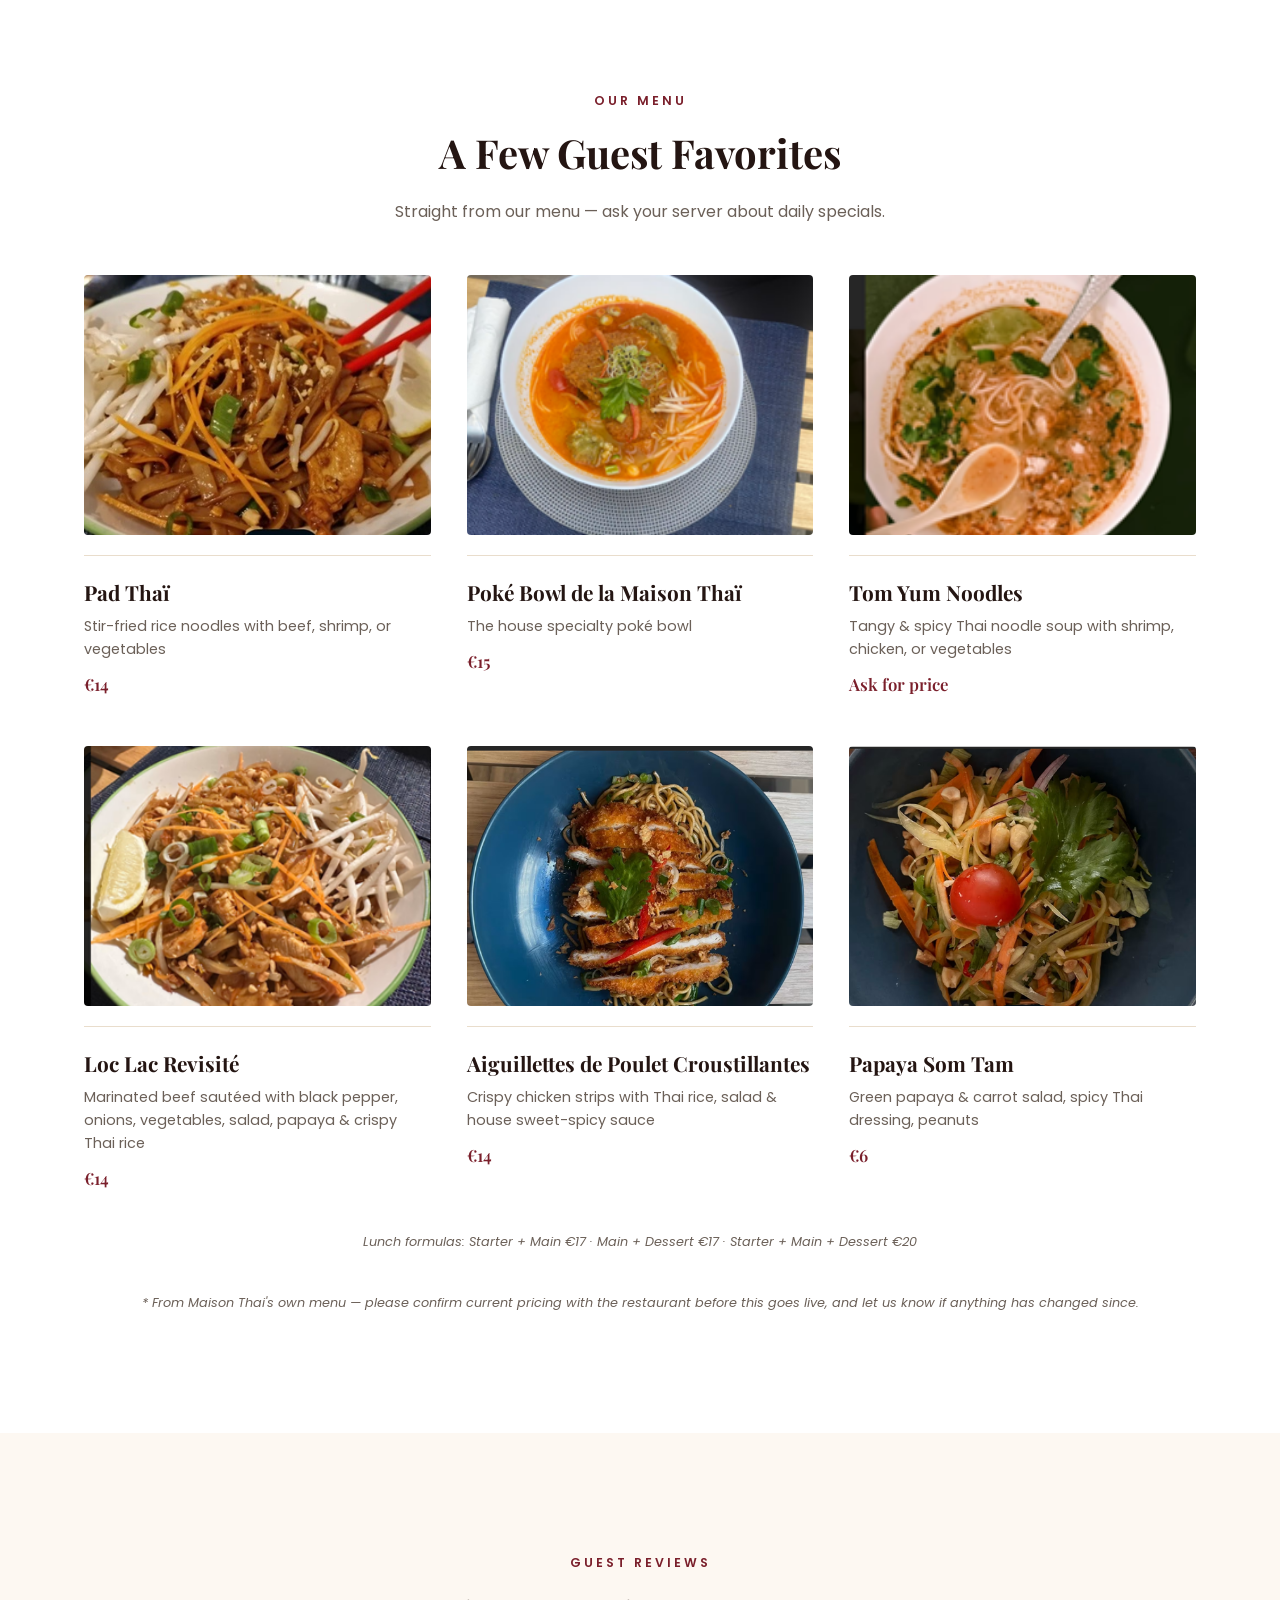
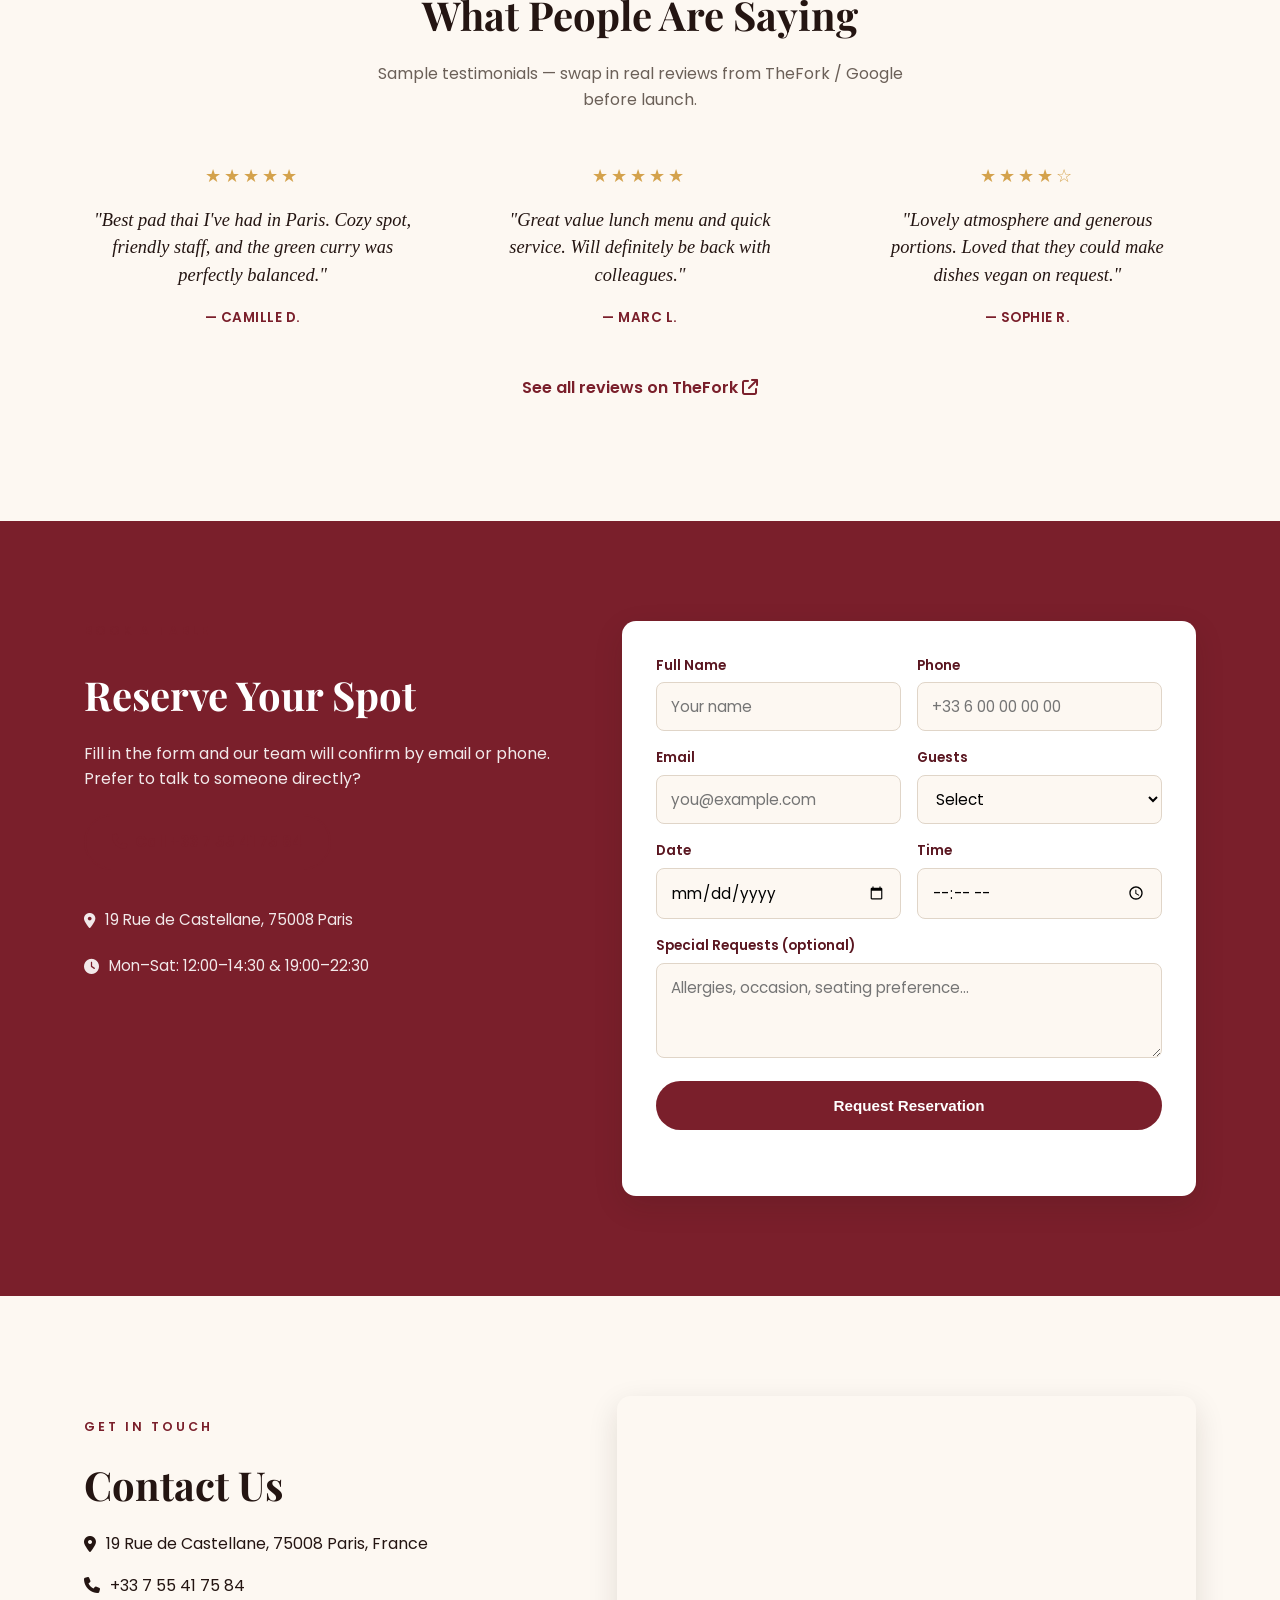
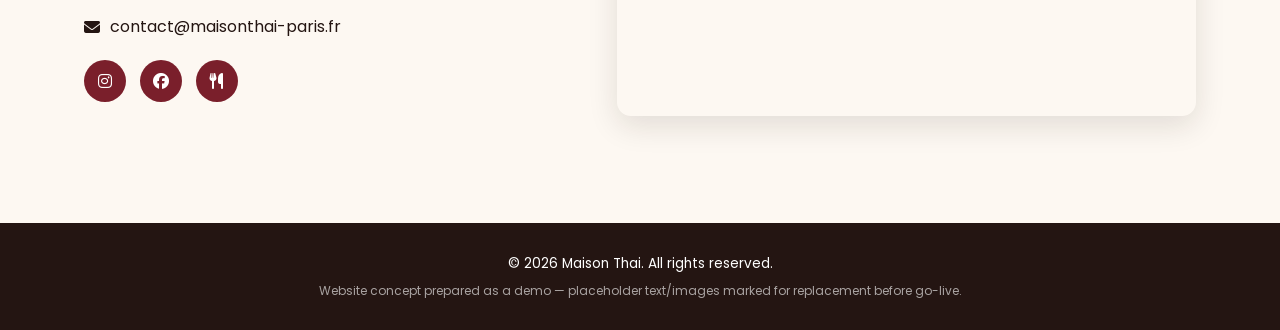
==== commit 21569835: "Fix hero photo crop and redesign Story as an on-brand medallion Hero: swapped the tight Pad Thai clo" ====
--- a/index.html
+++ b/index.html
@@ -32,7 +32,7 @@
 <!-- ===== HERO ===== -->
 <section class="hero" id="home">
   <div class="hero-photo">
-    <img src="padThai.jpg" alt="Fresh Pad Thai" loading="eager">
+    <img src="Poulet.png" alt="Crispy chicken over noodles at Maison Thai" loading="eager">
   </div>
   <div class="hero-content">
     <p class="eyebrow">19 Rue de Castellane, 75008 Paris</p>
@@ -52,21 +52,24 @@
 
 <!-- ===== STORY ===== -->
 <section class="story" id="about">
-  <div class="container">
-    <div class="torn-card">
-      <div class="torn-card-inner">
-        <p class="section-tag center">Our Story</p>
-        <h2 class="center">Maison Thai</h2>
-        <p class="story-subtitle center">THAI STREET FOOD &middot; PARIS 8TH</p>
-        <blockquote class="story-quote">"Sweet, sour, salty, spicy — balanced the way it's always been done."</blockquote>
-        <hr class="story-divider">
-        <p class="story-body">Maison Thai brings the vibrant street-food culture and refined royal recipes of Thailand together in one warm, welcoming dining room in the heart of the 8th arrondissement. Every dish is prepared to order.</p>
-        <div class="story-tags">
-          <span><i class="fa-solid fa-leaf"></i> Vegetarian &amp; vegan options</span>
-          <span><i class="fa-solid fa-pepper-hot"></i> Spice to your taste</span>
-          <span><i class="fa-solid fa-wheat-awn-circle-exclamation"></i> Gluten-free on request</span>
-          <span><i class="fa-solid fa-champagne-glasses"></i> Lunch, dinner &amp; private groups</span>
-        </div>
+  <div class="container story-layout">
+    <div class="story-medallion">
+      <div class="medallion-sunburst"></div>
+      <div class="medallion-ring">
+        <img src="salad.png" alt="Papaya Som Tam at Maison Thai">
+      </div>
+    </div>
+    <div class="story-text">
+      <p class="section-tag">Our Story</p>
+      <h2>Maison Thai</h2>
+      <p class="story-subtitle">Thai Street Food &middot; Paris 8th</p>
+      <blockquote class="story-quote">"Sweet, sour, salty, spicy — balanced the way it's always been done."</blockquote>
+      <p class="story-body">Maison Thai brings the vibrant street-food culture and refined royal recipes of Thailand together in one warm, welcoming dining room in the heart of the 8th arrondissement. Every dish is prepared to order.</p>
+      <div class="story-tags">
+        <span><i class="fa-solid fa-leaf"></i> Vegetarian &amp; vegan options</span>
+        <span><i class="fa-solid fa-pepper-hot"></i> Spice to your taste</span>
+        <span><i class="fa-solid fa-wheat-awn-circle-exclamation"></i> Gluten-free on request</span>
+        <span><i class="fa-solid fa-champagne-glasses"></i> Lunch, dinner &amp; private groups</span>
       </div>
     </div>
   </div>
--- a/css/style.css
+++ b/css/style.css
@@ -50,7 +50,7 @@
 /* HERO */
 @keyframes kenburns{
   0%{transform:scale(1);}
-  100%{transform:scale(1.12);}
+  100%{transform:scale(1.06);}
 }
 .hero{
   position:relative;min-height:100vh;display:grid;grid-template-columns:1.1fr 1fr;
@@ -92,32 +92,28 @@
 .sticky-bar-name span{color:var(--gold);}
 .sticky-bar .btn{padding:10px 22px;font-size:.88rem;}
 
-/* STORY - torn paper card */
-.story{padding:120px 0;background:var(--cream);}
-.torn-card{
-  max-width:820px;margin:0 auto;padding:10px;background:var(--gold);
-  clip-path:polygon(
-    0% 3%,4% 0%,9% 2.5%,14% .5%,19% 3%,24% 1%,29% 2.5%,34% 0%,39% 2%,44% .5%,49% 2.5%,54% 1%,59% 3%,64% .5%,69% 2%,74% 0%,79% 2.5%,84% 1%,89% 3%,94% .5%,100% 2%,
-    100% 97%,96% 100%,91% 97.5%,86% 99.5%,81% 97%,76% 99%,71% 97.5%,66% 100%,61% 98%,56% 99.5%,51% 97.5%,46% 99%,41% 97%,36% 99.5%,31% 98%,26% 100%,21% 97.5%,16% 99%,11% 97%,6% 99.5%,0% 98%
-  );
-  filter:drop-shadow(0 18px 40px rgba(90,22,32,.2));
-}
-.torn-card-inner{
-  background:#f7ecd9;padding:70px 60px;
-  clip-path:polygon(
-    0% 3%,4% 0%,9% 2.5%,14% .5%,19% 3%,24% 1%,29% 2.5%,34% 0%,39% 2%,44% .5%,49% 2.5%,54% 1%,59% 3%,64% .5%,69% 2%,74% 0%,79% 2.5%,84% 1%,89% 3%,94% .5%,100% 2%,
-    100% 97%,96% 100%,91% 97.5%,86% 99.5%,81% 97%,76% 99%,71% 97.5%,66% 100%,61% 98%,56% 99.5%,51% 97.5%,46% 99%,41% 97%,36% 99.5%,31% 98%,26% 100%,21% 97.5%,16% 99%,11% 97%,6% 99.5%,0% 98%
-  );
-}
-.story-subtitle{color:var(--maroon);letter-spacing:2px;font-size:.78rem;font-weight:600;margin-bottom:26px;}
+/* STORY - sunburst medallion */
+.story{padding:130px 0;background:var(--cream);overflow:hidden;}
+.story-layout{display:grid;grid-template-columns:340px 1fr;gap:70px;align-items:center;}
+.story-medallion{position:relative;width:320px;height:320px;margin:0 auto;display:flex;align-items:center;justify-content:center;}
+@keyframes spin{to{transform:rotate(360deg);}}
+.medallion-sunburst{
+  position:absolute;inset:-36px;border-radius:50%;
+  background:repeating-conic-gradient(var(--gold) 0deg 9deg, transparent 9deg 18deg);
+  opacity:.4;animation:spin 60s linear infinite;
+}
+.medallion-ring{
+  position:relative;width:280px;height:280px;border-radius:50%;overflow:hidden;
+  border:6px solid var(--cream);box-shadow:0 0 0 3px var(--gold),0 20px 45px rgba(90,22,32,.28);
+}
+.medallion-ring img{width:100%;height:100%;object-fit:cover;}
+.story-subtitle{color:var(--maroon);letter-spacing:2px;font-size:.78rem;font-weight:600;margin-bottom:22px;text-transform:uppercase;}
 .story-quote{
   font-family:'Playfair Display',serif;font-style:italic;font-weight:600;
-  font-size:1.7rem;line-height:1.4;color:var(--maroon-dark);margin:0 auto 30px;
-  max-width:560px;text-align:center;position:relative;
-}
-.story-divider{border:none;border-top:1px solid rgba(122,31,43,.25);width:70px;margin:0 auto 30px;}
-.story-body{color:var(--gray);text-align:center;font-size:1.05rem;margin-bottom:34px;max-width:600px;margin-left:auto;margin-right:auto;}
-.story-tags{display:flex;flex-wrap:wrap;justify-content:center;gap:10px 30px;}
+  font-size:1.6rem;line-height:1.4;color:var(--maroon-dark);margin:0 0 24px;
+}
+.story-body{color:var(--gray);font-size:1.05rem;margin-bottom:30px;}
+.story-tags{display:flex;flex-wrap:wrap;gap:10px 26px;}
 .story-tags span{font-size:.88rem;color:var(--dark);white-space:nowrap;}
 .story-tags i{color:var(--maroon);margin-right:8px;}
 
@@ -207,6 +203,8 @@
   .hero-photo{min-height:320px;position:relative;}
   .hero-photo img{position:absolute;}
   .hero-content{padding:50px 30px;}
+  .story-layout{grid-template-columns:1fr;text-align:center;}
+  .story-tags{justify-content:center;}
 }
 @media (max-width:768px){
   .nav-links,.nav-cta{display:none;}
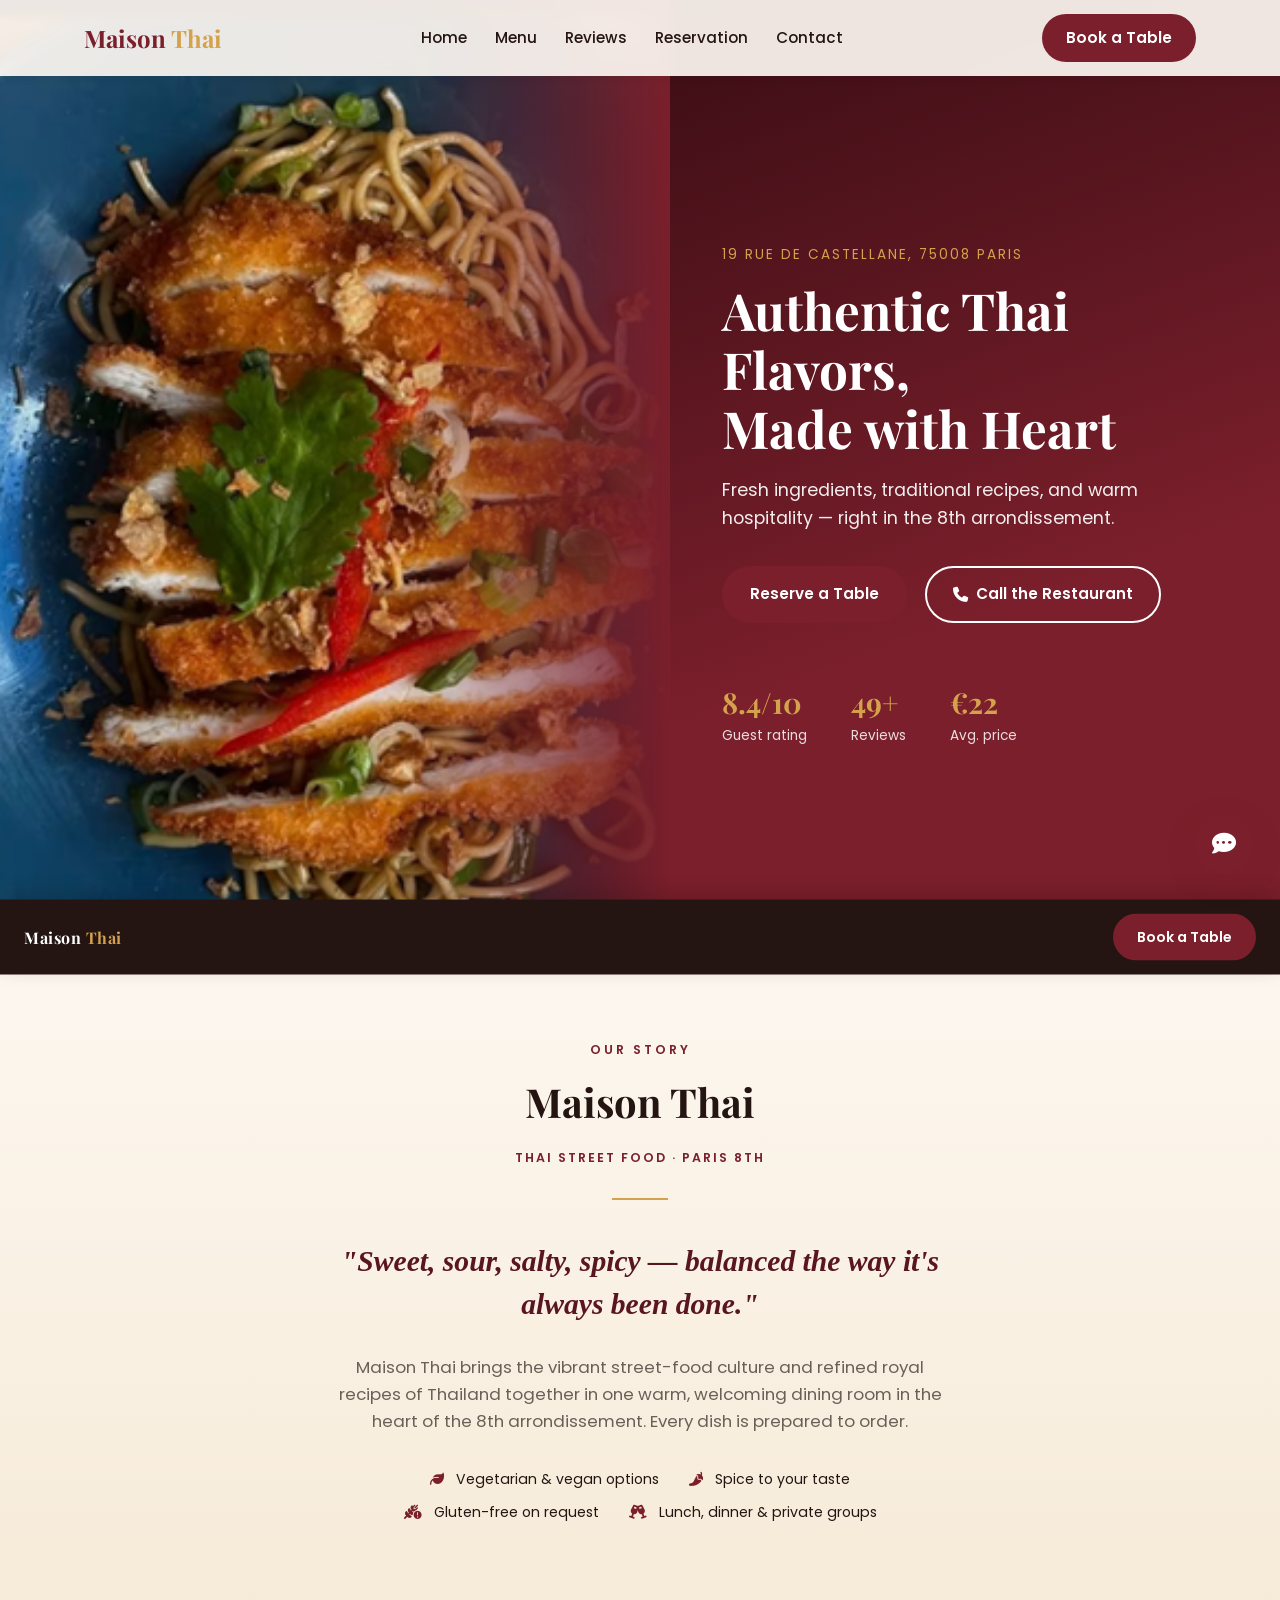
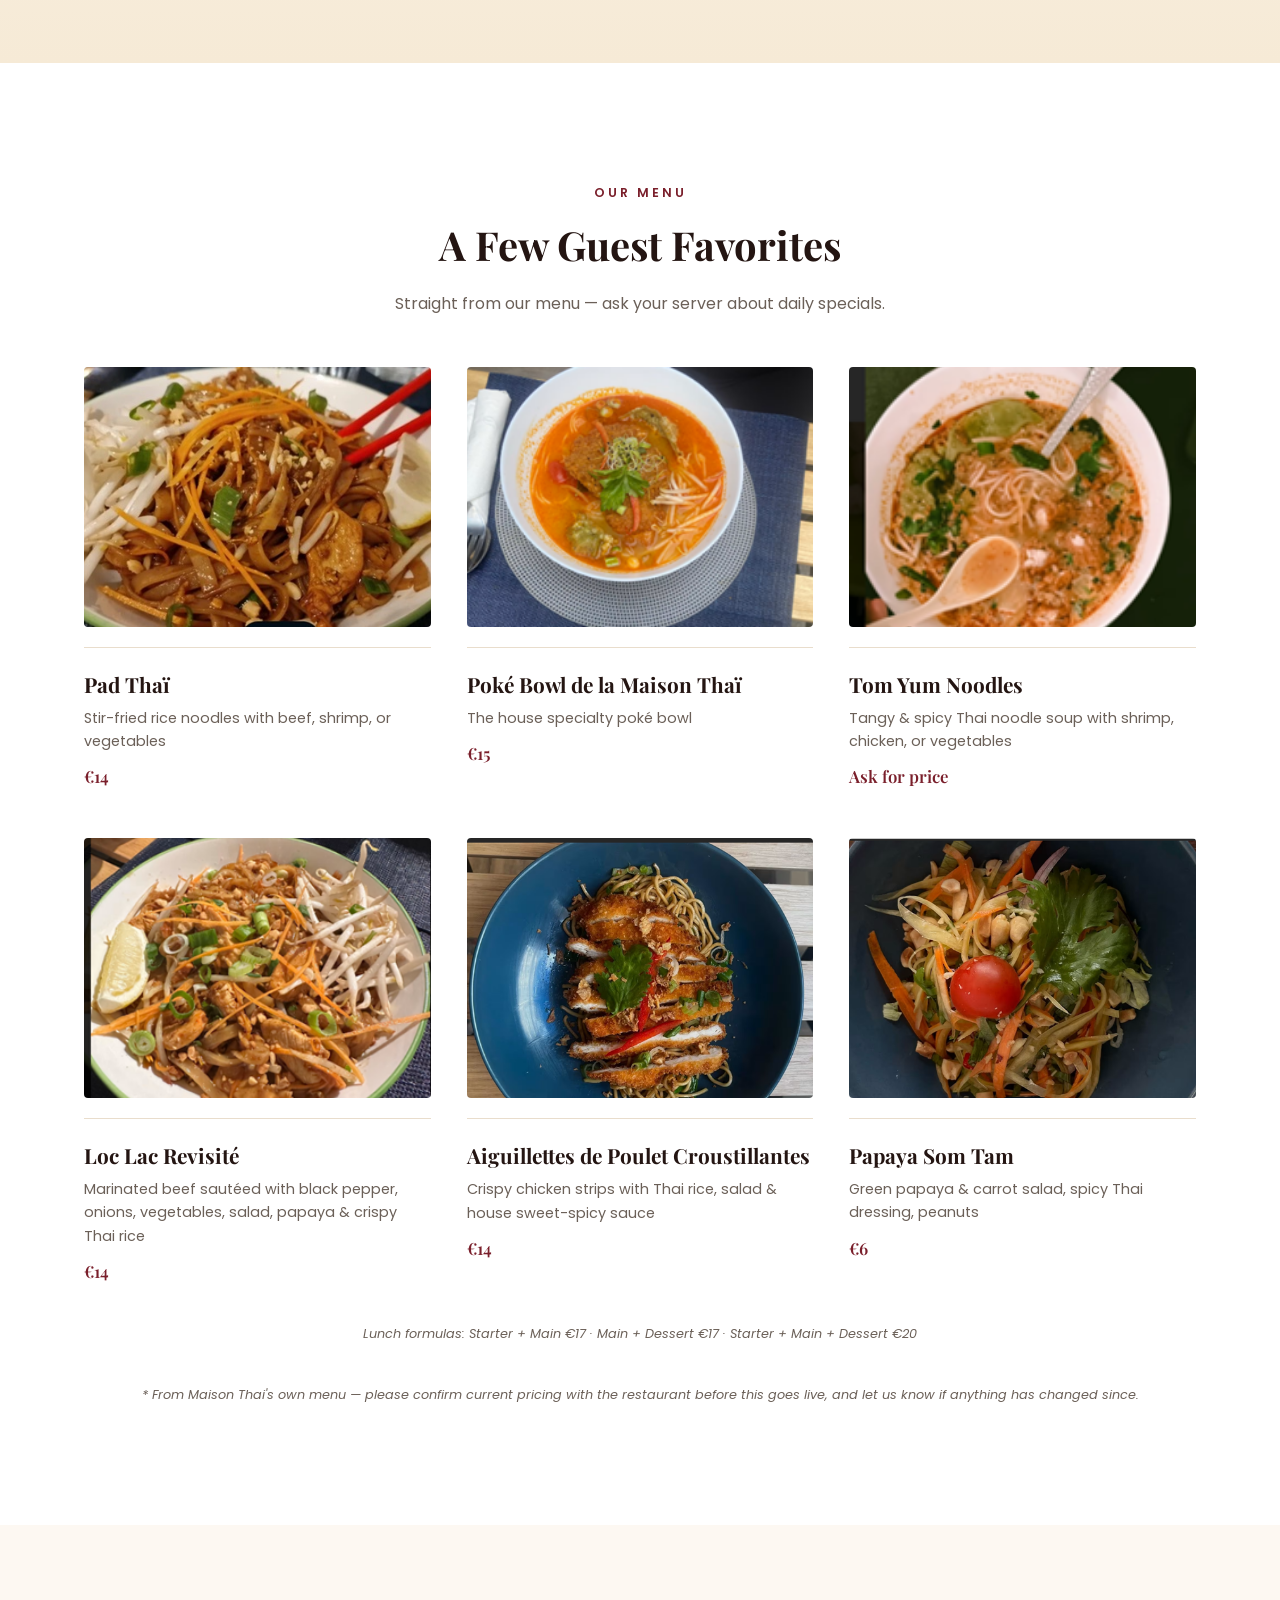
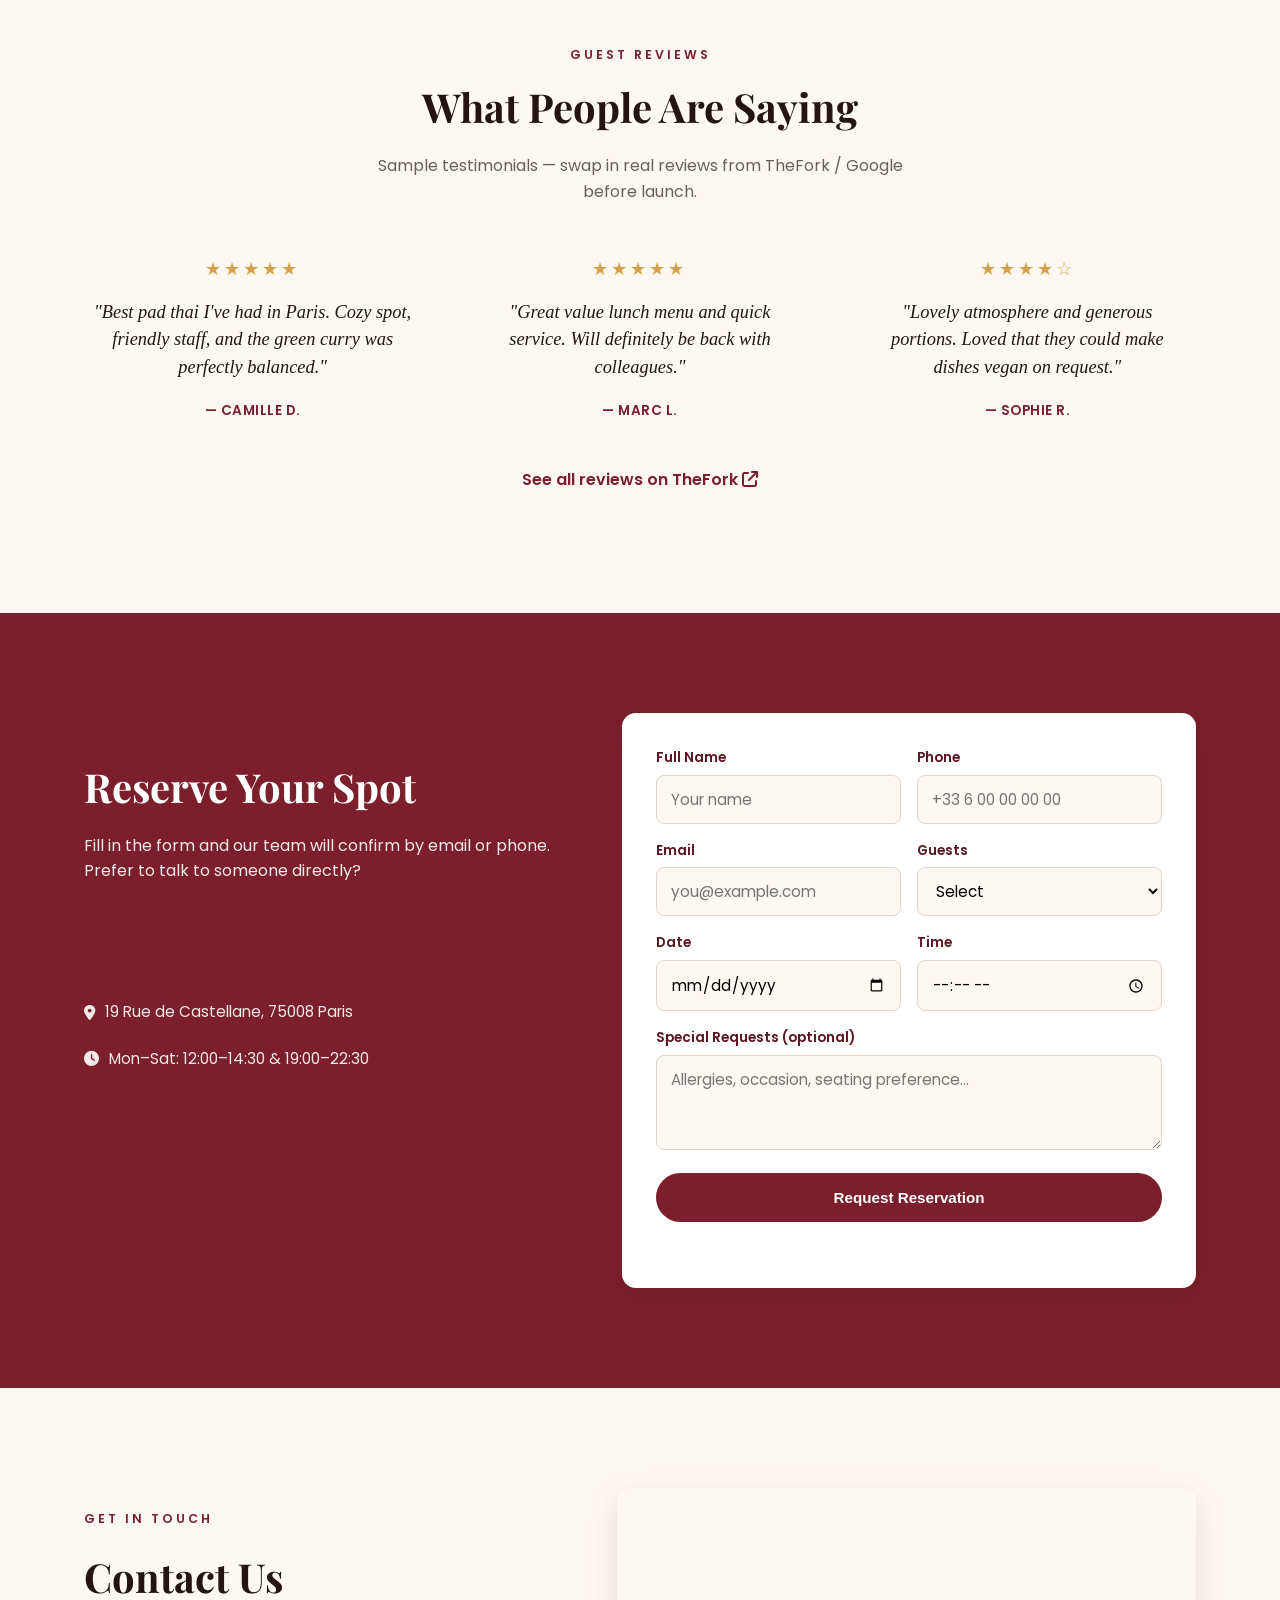
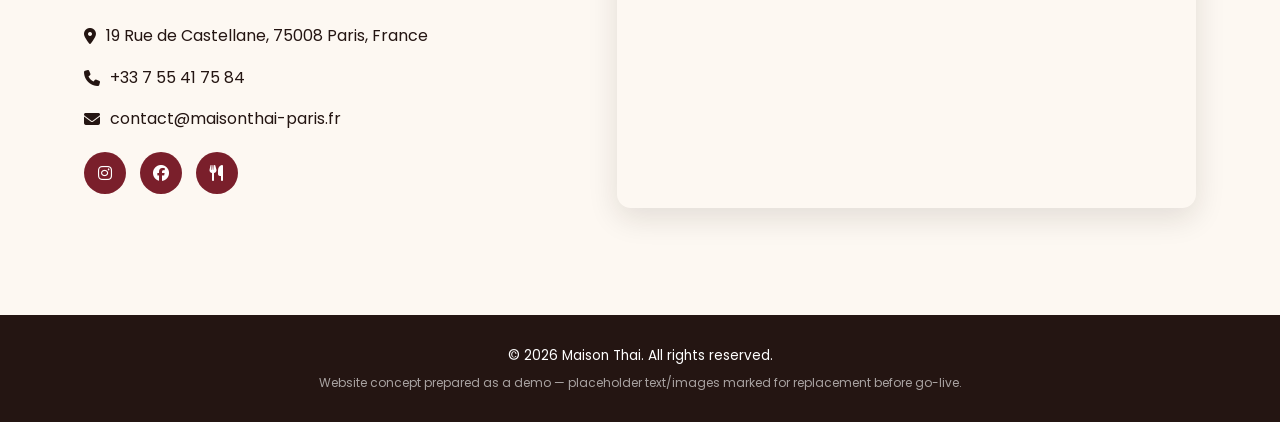
==== commit 5c9b728a: "Remove food imagery from Story section, make it a subtle warm typographic moment Per feedback: no mo" ====
--- a/index.html
+++ b/index.html
@@ -52,25 +52,18 @@
 
 <!-- ===== STORY ===== -->
 <section class="story" id="about">
-  <div class="container story-layout">
-    <div class="story-medallion">
-      <div class="medallion-sunburst"></div>
-      <div class="medallion-ring">
-        <img src="salad.png" alt="Papaya Som Tam at Maison Thai">
-      </div>
-    </div>
-    <div class="story-text">
-      <p class="section-tag">Our Story</p>
-      <h2>Maison Thai</h2>
-      <p class="story-subtitle">Thai Street Food &middot; Paris 8th</p>
-      <blockquote class="story-quote">"Sweet, sour, salty, spicy — balanced the way it's always been done."</blockquote>
-      <p class="story-body">Maison Thai brings the vibrant street-food culture and refined royal recipes of Thailand together in one warm, welcoming dining room in the heart of the 8th arrondissement. Every dish is prepared to order.</p>
-      <div class="story-tags">
-        <span><i class="fa-solid fa-leaf"></i> Vegetarian &amp; vegan options</span>
-        <span><i class="fa-solid fa-pepper-hot"></i> Spice to your taste</span>
-        <span><i class="fa-solid fa-wheat-awn-circle-exclamation"></i> Gluten-free on request</span>
-        <span><i class="fa-solid fa-champagne-glasses"></i> Lunch, dinner &amp; private groups</span>
-      </div>
+  <div class="container story-inner">
+    <p class="section-tag center">Our Story</p>
+    <h2 class="center">Maison Thai</h2>
+    <p class="story-subtitle center">Thai Street Food &middot; Paris 8th</p>
+    <hr class="story-rule">
+    <blockquote class="story-quote">"Sweet, sour, salty, spicy — balanced the way it's always been done."</blockquote>
+    <p class="story-body">Maison Thai brings the vibrant street-food culture and refined royal recipes of Thailand together in one warm, welcoming dining room in the heart of the 8th arrondissement. Every dish is prepared to order.</p>
+    <div class="story-tags">
+      <span><i class="fa-solid fa-leaf"></i> Vegetarian &amp; vegan options</span>
+      <span><i class="fa-solid fa-pepper-hot"></i> Spice to your taste</span>
+      <span><i class="fa-solid fa-wheat-awn-circle-exclamation"></i> Gluten-free on request</span>
+      <span><i class="fa-solid fa-champagne-glasses"></i> Lunch, dinner &amp; private groups</span>
     </div>
   </div>
 </section>
--- a/css/style.css
+++ b/css/style.css
@@ -92,28 +92,19 @@
 .sticky-bar-name span{color:var(--gold);}
 .sticky-bar .btn{padding:10px 22px;font-size:.88rem;}
 
-/* STORY - sunburst medallion */
-.story{padding:130px 0;background:var(--cream);overflow:hidden;}
-.story-layout{display:grid;grid-template-columns:340px 1fr;gap:70px;align-items:center;}
-.story-medallion{position:relative;width:320px;height:320px;margin:0 auto;display:flex;align-items:center;justify-content:center;}
-@keyframes spin{to{transform:rotate(360deg);}}
-.medallion-sunburst{
-  position:absolute;inset:-36px;border-radius:50%;
-  background:repeating-conic-gradient(var(--gold) 0deg 9deg, transparent 9deg 18deg);
-  opacity:.4;animation:spin 60s linear infinite;
-}
-.medallion-ring{
-  position:relative;width:280px;height:280px;border-radius:50%;overflow:hidden;
-  border:6px solid var(--cream);box-shadow:0 0 0 3px var(--gold),0 20px 45px rgba(90,22,32,.28);
-}
-.medallion-ring img{width:100%;height:100%;object-fit:cover;}
-.story-subtitle{color:var(--maroon);letter-spacing:2px;font-size:.78rem;font-weight:600;margin-bottom:22px;text-transform:uppercase;}
+/* STORY - warm typographic statement, no imagery */
+.story{padding:140px 0;background:linear-gradient(180deg,var(--cream),#f6ead6);}
+.story-inner{max-width:680px;margin:0 auto;text-align:center;}
+.story-subtitle{color:var(--maroon);letter-spacing:2px;font-size:.78rem;font-weight:600;margin-bottom:30px;text-transform:uppercase;}
+.story-rule{
+  border:none;width:56px;height:2px;background:var(--gold);margin:0 auto 40px;
+}
 .story-quote{
   font-family:'Playfair Display',serif;font-style:italic;font-weight:600;
-  font-size:1.6rem;line-height:1.4;color:var(--maroon-dark);margin:0 0 24px;
-}
-.story-body{color:var(--gray);font-size:1.05rem;margin-bottom:30px;}
-.story-tags{display:flex;flex-wrap:wrap;gap:10px 26px;}
+  font-size:1.85rem;line-height:1.45;color:var(--maroon-dark);margin:0 auto 28px;
+}
+.story-body{color:var(--gray);font-size:1.05rem;margin-bottom:34px;}
+.story-tags{display:flex;flex-wrap:wrap;justify-content:center;gap:10px 30px;}
 .story-tags span{font-size:.88rem;color:var(--dark);white-space:nowrap;}
 .story-tags i{color:var(--maroon);margin-right:8px;}
 
@@ -203,7 +194,6 @@
   .hero-photo{min-height:320px;position:relative;}
   .hero-photo img{position:absolute;}
   .hero-content{padding:50px 30px;}
-  .story-layout{grid-template-columns:1fr;text-align:center;}
   .story-tags{justify-content:center;}
 }
 @media (max-width:768px){
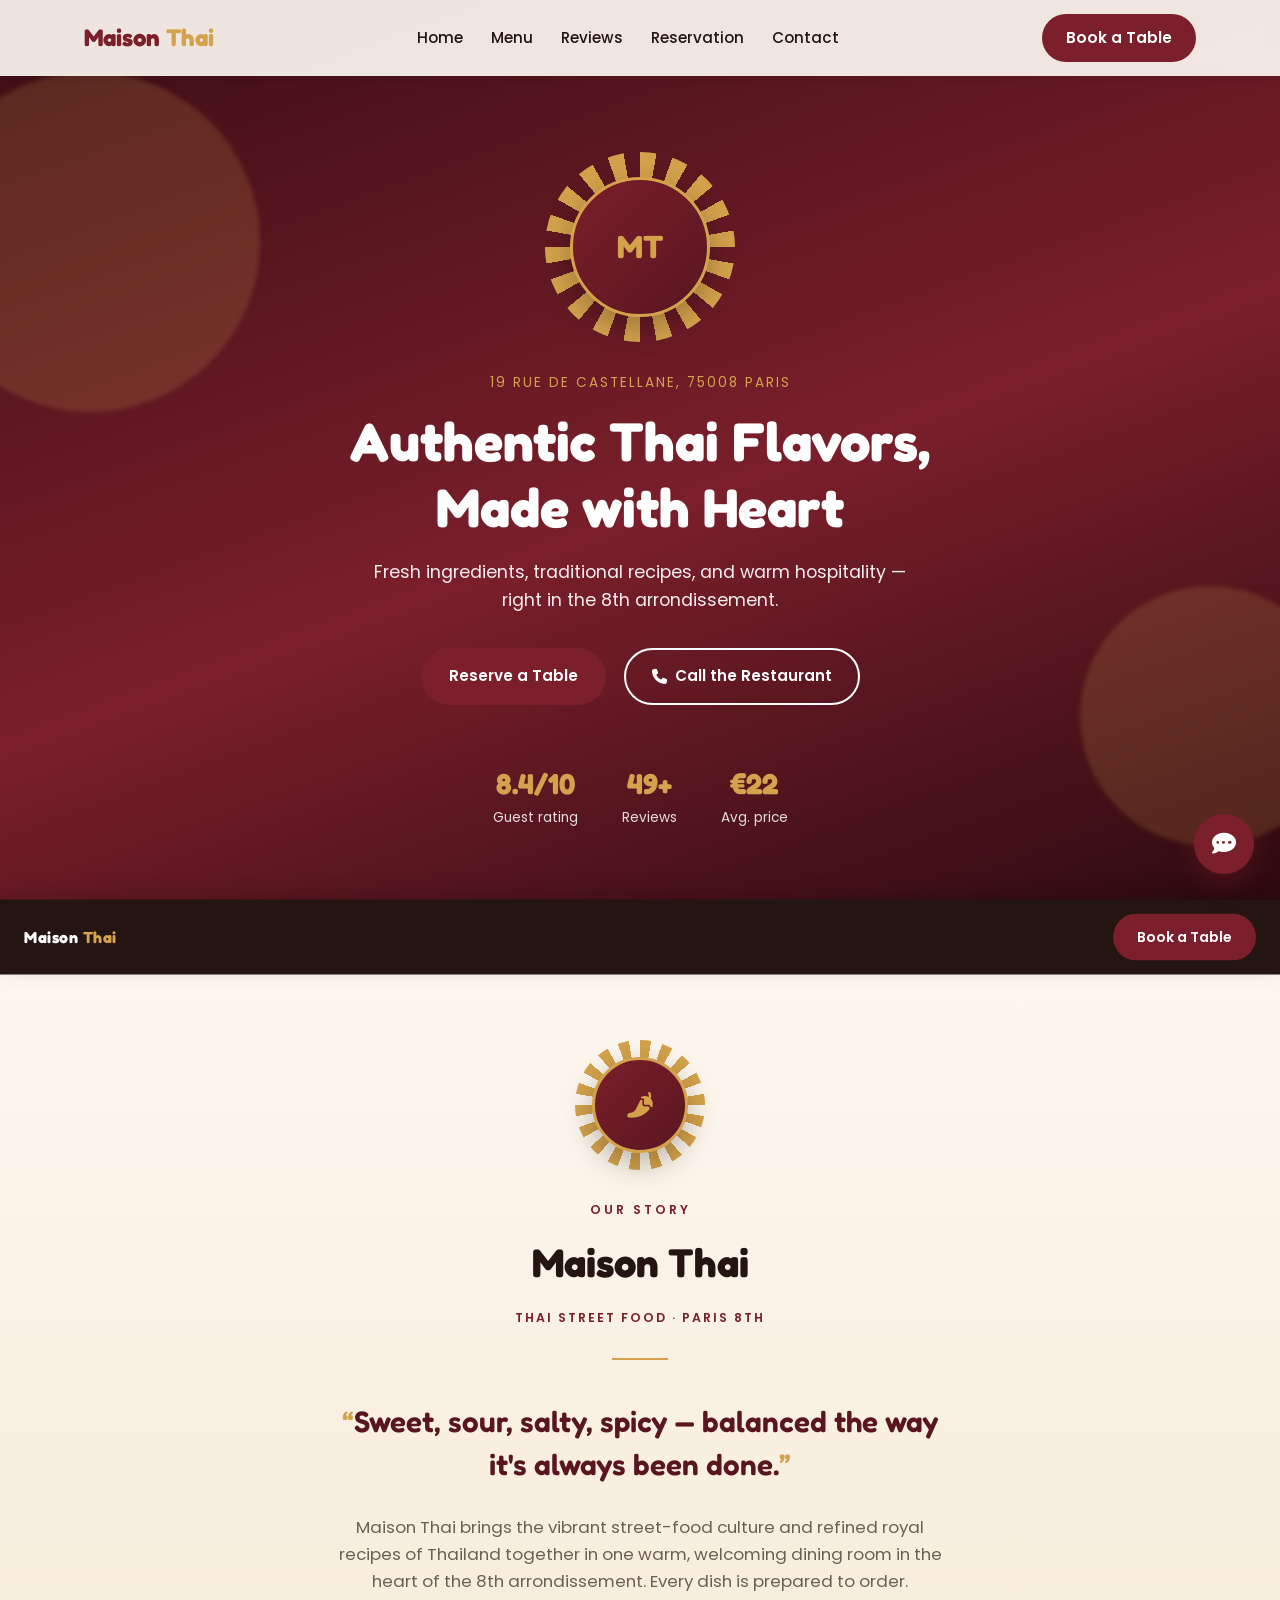
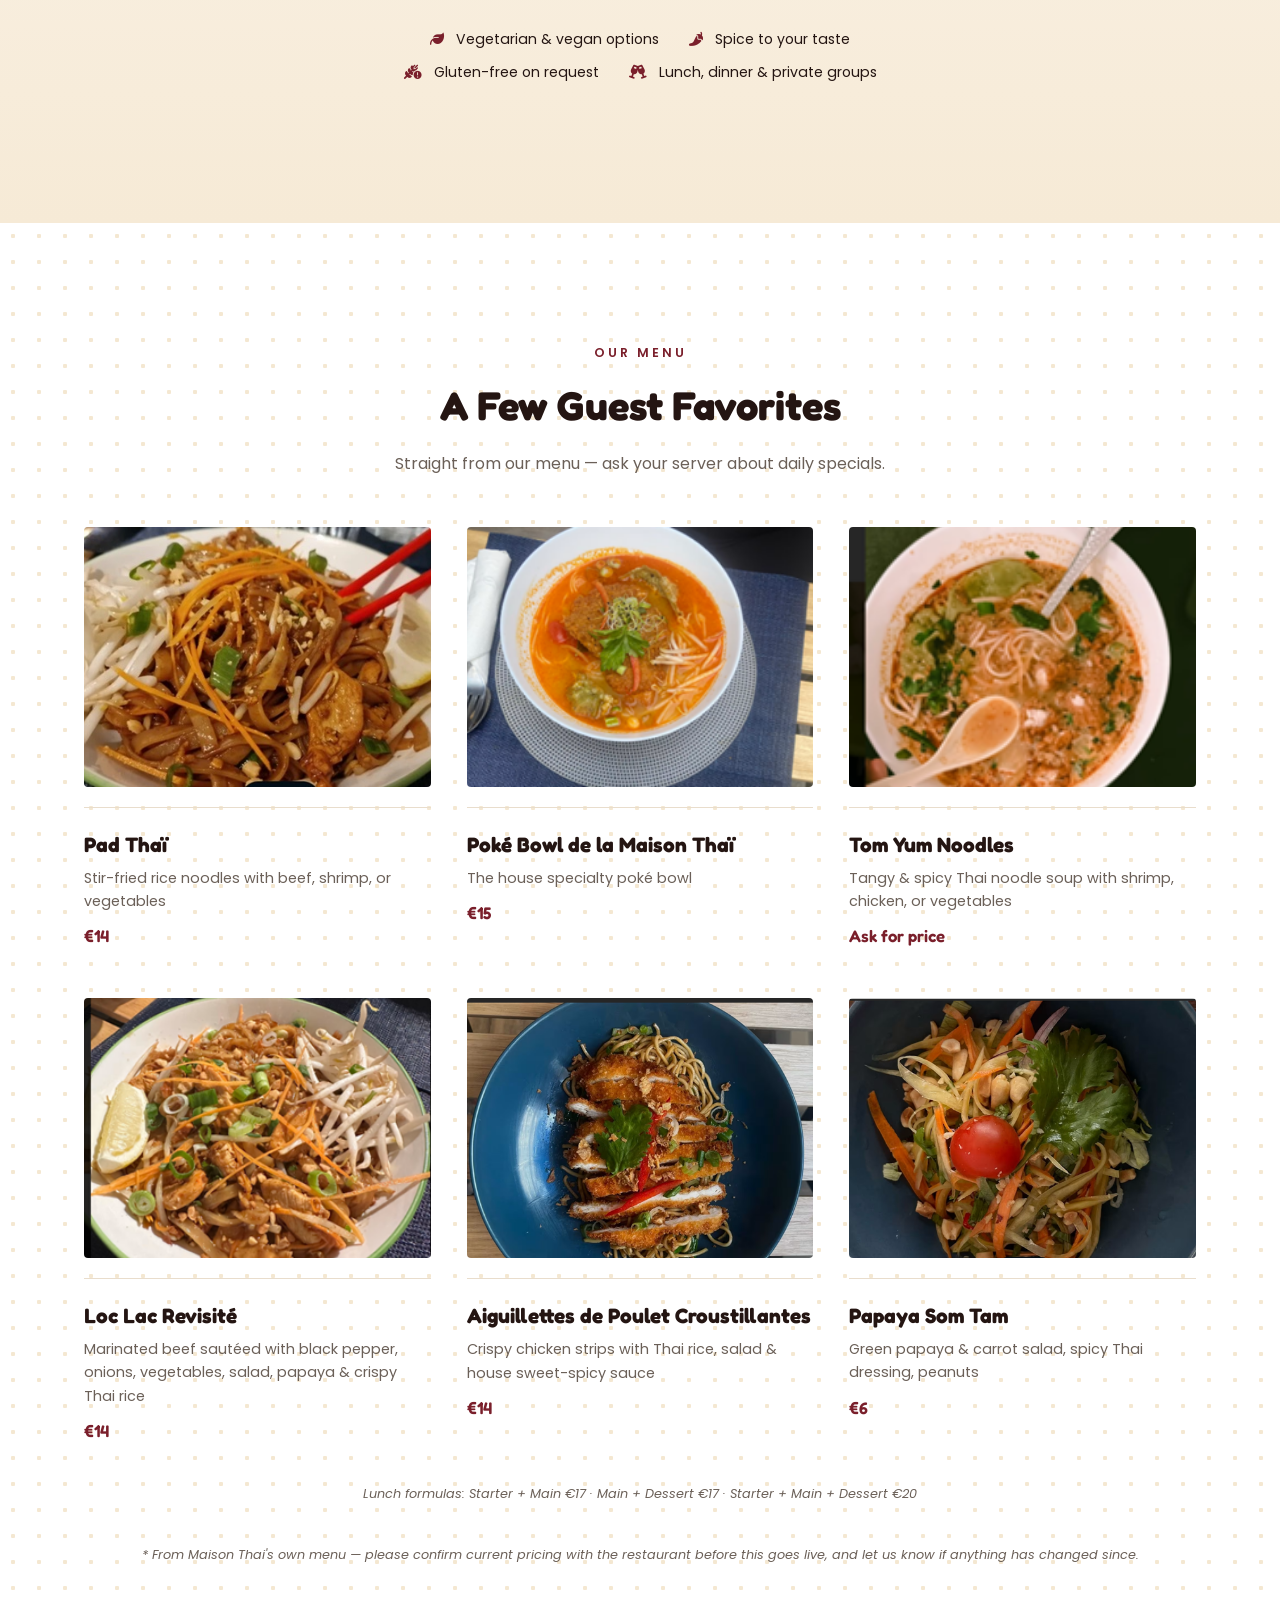
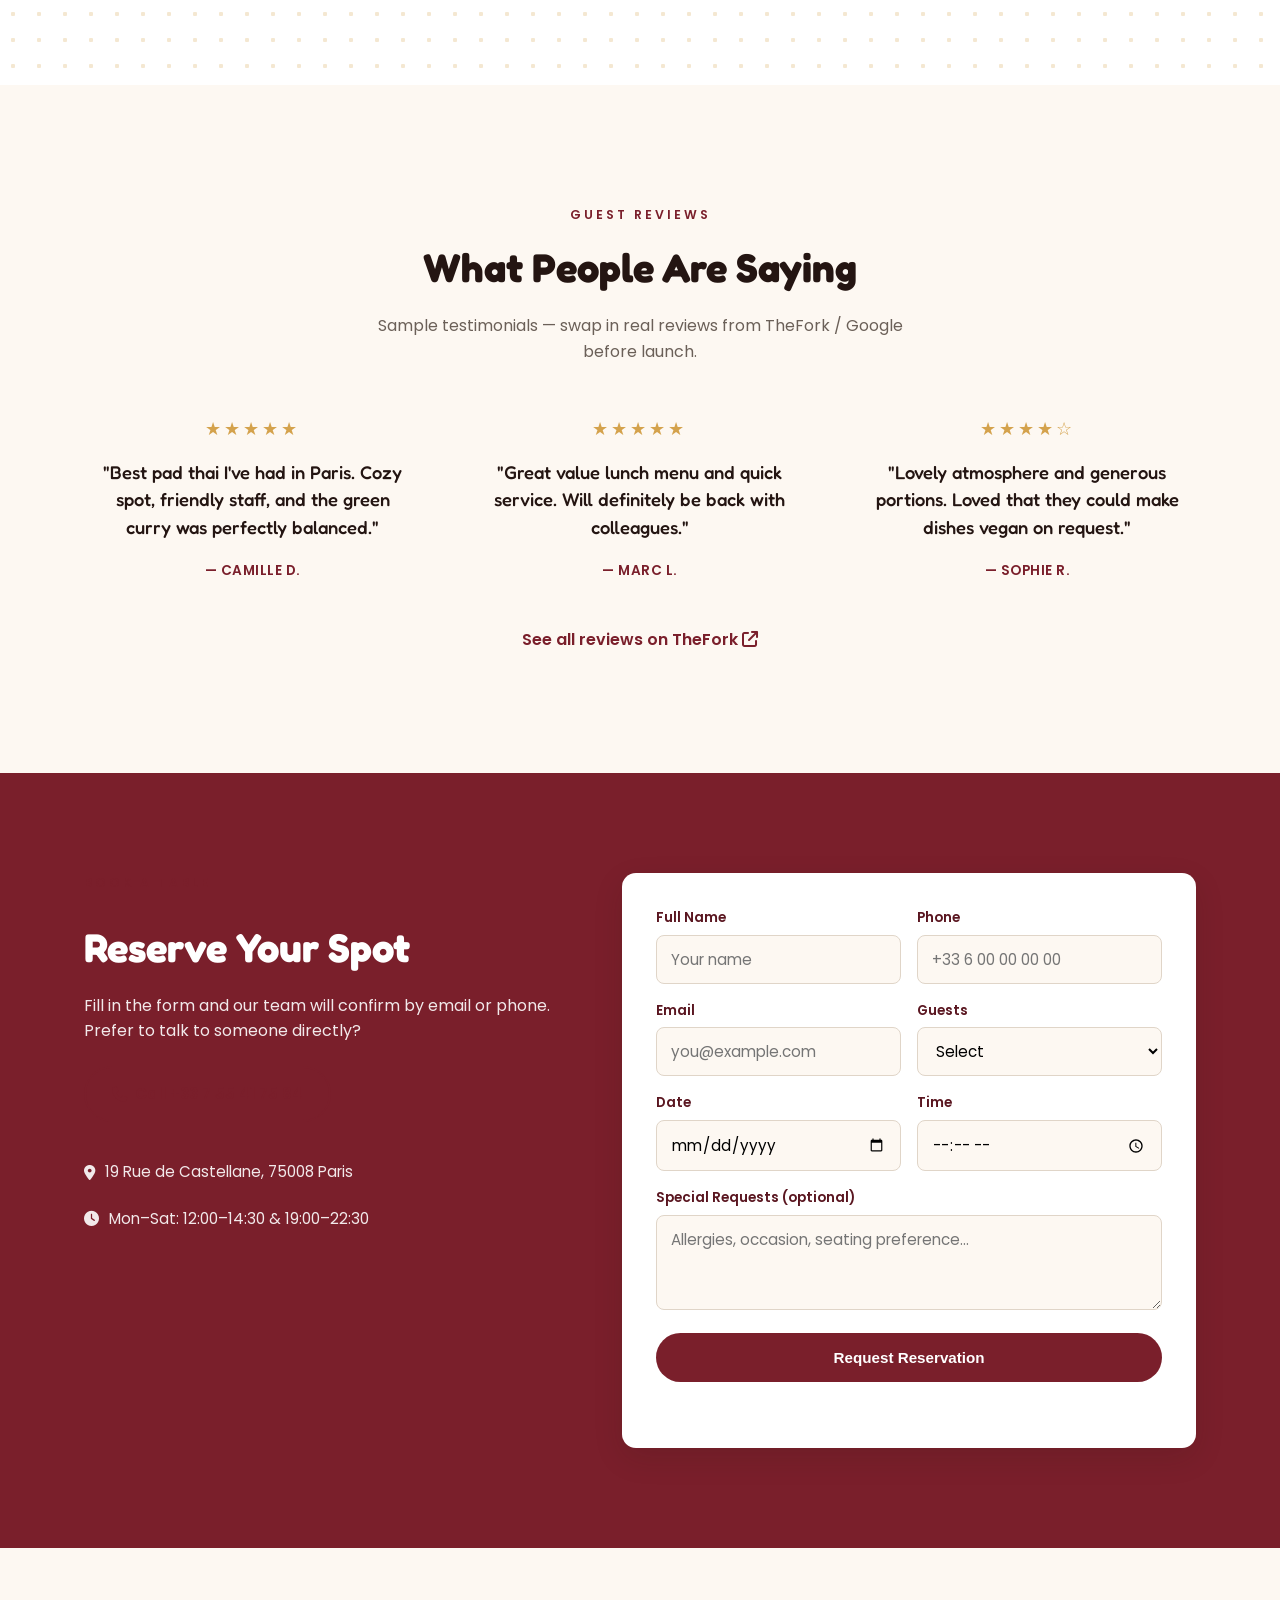
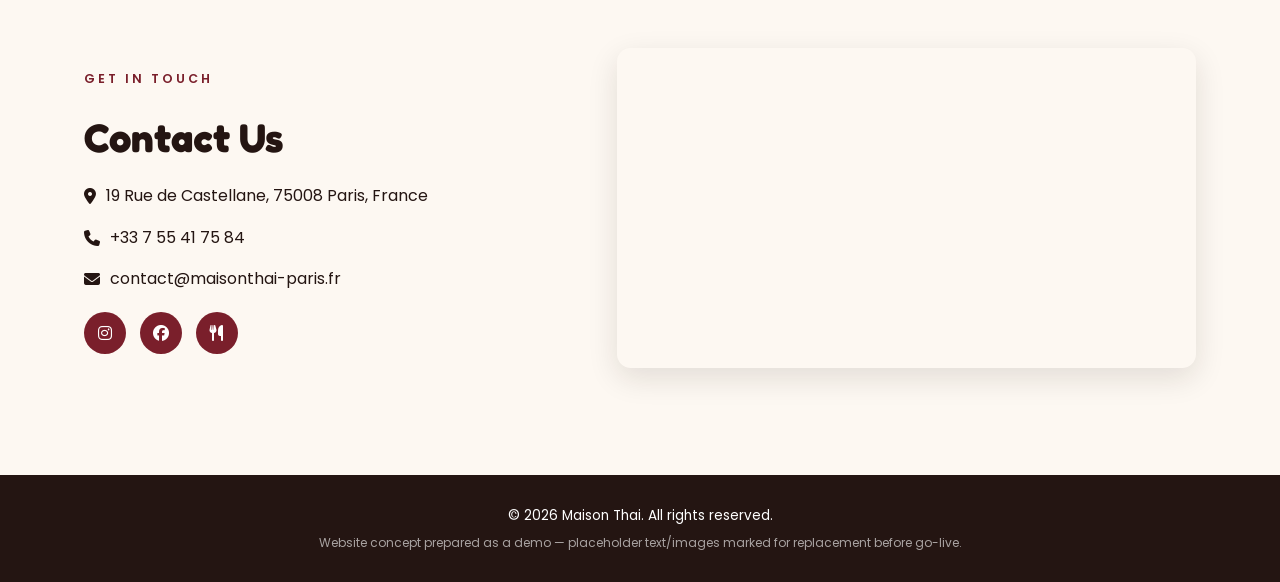
==== commit c6f5082d: "Go fun: drop food photography from hero/story, new playful font, textured menu bg Major direction sh" ====
--- a/index.html
+++ b/index.html
@@ -7,7 +7,7 @@
 <meta name="description" content="Maison Thai - Authentic Thai cuisine in the heart of Paris. Book your table online, explore our menu, and discover why guests love us.">
 
 <link rel="preconnect" href="https://fonts.googleapis.com">
-<link href="https://fonts.googleapis.com/css2?family=Playfair+Display:wght@600;700;800&family=Poppins:wght@300;400;500;600&display=swap" rel="stylesheet">
+<link href="https://fonts.googleapis.com/css2?family=Fredoka:wght@500;600;700&family=Poppins:wght@300;400;500;600&display=swap" rel="stylesheet">
 <link rel="stylesheet" href="https://cdnjs.cloudflare.com/ajax/libs/font-awesome/6.5.1/css/all.min.css">
 <link rel="stylesheet" href="css/style.css">
 </head>
@@ -31,10 +31,13 @@
 
 <!-- ===== HERO ===== -->
 <section class="hero" id="home">
-  <div class="hero-photo">
-    <img src="Poulet.png" alt="Crispy chicken over noodles at Maison Thai" loading="eager">
-  </div>
-  <div class="hero-content">
+  <div class="hero-blob hero-blob-1"></div>
+  <div class="hero-blob hero-blob-2"></div>
+  <div class="container hero-content">
+    <div class="sunburst-badge sunburst-badge-lg">
+      <div class="sunburst-rays"></div>
+      <div class="sunburst-core">MT</div>
+    </div>
     <p class="eyebrow">19 Rue de Castellane, 75008 Paris</p>
     <h1>Authentic Thai Flavors,<br>Made with Heart</h1>
     <p class="hero-sub">Fresh ingredients, traditional recipes, and warm hospitality — right in the 8th arrondissement.</p>
@@ -53,11 +56,15 @@
 <!-- ===== STORY ===== -->
 <section class="story" id="about">
   <div class="container story-inner">
+    <div class="sunburst-badge sunburst-badge-md">
+      <div class="sunburst-rays"></div>
+      <div class="sunburst-core"><i class="fa-solid fa-pepper-hot"></i></div>
+    </div>
     <p class="section-tag center">Our Story</p>
     <h2 class="center">Maison Thai</h2>
     <p class="story-subtitle center">Thai Street Food &middot; Paris 8th</p>
     <hr class="story-rule">
-    <blockquote class="story-quote">"Sweet, sour, salty, spicy — balanced the way it's always been done."</blockquote>
+    <blockquote class="story-quote">Sweet, sour, salty, spicy — balanced the way it's always been done.</blockquote>
     <p class="story-body">Maison Thai brings the vibrant street-food culture and refined royal recipes of Thailand together in one warm, welcoming dining room in the heart of the 8th arrondissement. Every dish is prepared to order.</p>
     <div class="story-tags">
       <span><i class="fa-solid fa-leaf"></i> Vegetarian &amp; vegan options</span>
--- a/css/style.css
+++ b/css/style.css
@@ -16,7 +16,7 @@
   background:var(--cream);
   line-height:1.6;
 }
-h1,h2,h3{font-family:'Playfair Display',serif;}
+h1,h2,h3{font-family:'Fredoka',sans-serif;}
 .container{max-width:1160px;margin:0 auto;padding:0 24px;}
 img{max-width:100%;display:block;}
 a{text-decoration:none;color:inherit;}
@@ -39,7 +39,7 @@
 /* NAVBAR */
 .navbar{position:fixed;top:0;left:0;right:0;z-index:900;background:rgba(253,248,242,.92);backdrop-filter:blur(6px);box-shadow:0 2px 10px rgba(0,0,0,.05);}
 .nav-inner{display:flex;align-items:center;justify-content:space-between;height:76px;}
-.logo{font-family:'Playfair Display',serif;font-weight:700;font-size:1.5rem;color:var(--maroon);}
+.logo{font-family:'Fredoka',sans-serif;font-weight:700;font-size:1.5rem;color:var(--maroon);}
 .logo span{color:var(--gold);}
 .nav-links{display:flex;gap:28px;}
 .nav-links a{font-weight:500;font-size:.95rem;}
@@ -47,35 +47,47 @@
 .nav-cta{background:var(--maroon);color:#fff;padding:10px 22px;}
 .nav-toggle{display:none;background:none;border:none;font-size:1.4rem;color:var(--maroon);}
 
-/* HERO */
-@keyframes kenburns{
-  0%{transform:scale(1);}
-  100%{transform:scale(1.06);}
-}
+/* HERO - fun, no photo: warm gradient + playful blobs + sunburst badge */
 .hero{
-  position:relative;min-height:100vh;display:grid;grid-template-columns:1.1fr 1fr;
-  color:#fff;
-}
-.hero-photo{position:relative;overflow:hidden;background:var(--dark);}
-.hero-photo img{
-  width:100%;height:100%;object-fit:cover;position:absolute;inset:0;
-  animation:kenburns 18s ease-in-out infinite alternate;
-}
-.hero-photo::after{
-  content:'';position:absolute;inset:0;background:linear-gradient(90deg,rgba(20,10,10,0) 60%,var(--maroon) 100%);
-}
-.hero-content{
-  padding:150px clamp(24px,4vw,60px) 60px;display:flex;flex-direction:column;justify-content:center;
-  background:linear-gradient(160deg,#3a0d14,var(--maroon) 65%);text-align:left;min-width:0;
-}
+  position:relative;min-height:100vh;display:flex;align-items:center;justify-content:center;
+  background:linear-gradient(160deg,#3a0d14,var(--maroon) 55%,#2d0a10);
+  color:#fff;text-align:center;overflow:hidden;
+}
+@keyframes floaty{
+  0%,100%{transform:translate(0,0) scale(1);}
+  50%{transform:translate(20px,-25px) scale(1.06);}
+}
+.hero-blob{position:absolute;border-radius:50%;filter:blur(2px);opacity:.18;animation:floaty 14s ease-in-out infinite;}
+.hero-blob-1{width:340px;height:340px;background:var(--gold);top:8%;left:-80px;}
+.hero-blob-2{width:260px;height:260px;background:var(--gold);bottom:6%;right:-60px;animation-delay:3s;}
+.hero-content{padding:150px 24px 70px;display:flex;flex-direction:column;align-items:center;position:relative;z-index:1;}
 .eyebrow{color:var(--gold);letter-spacing:2px;text-transform:uppercase;font-size:clamp(.68rem,1.4vw,.85rem);margin-bottom:16px;}
-.hero h1{font-size:clamp(1.9rem,4vw,3.4rem);margin-bottom:18px;line-height:1.15;word-wrap:break-word;}
-.hero-sub{max-width:520px;margin:0 0 34px;font-size:clamp(.9rem,1.6vw,1.1rem);opacity:.92;}
-.hero-actions{display:flex;gap:18px;flex-wrap:wrap;margin-bottom:56px;}
-.hero-stats{display:flex;gap:44px;flex-wrap:wrap;}
+.hero h1{font-size:clamp(2rem,4.5vw,3.4rem);margin-bottom:18px;line-height:1.2;max-width:760px;}
+.hero-sub{max-width:560px;margin:0 auto 34px;font-size:clamp(.95rem,1.6vw,1.1rem);opacity:.92;}
+.hero-actions{display:flex;gap:18px;flex-wrap:wrap;justify-content:center;margin-bottom:56px;}
+.hero-stats{display:flex;gap:44px;flex-wrap:wrap;justify-content:center;}
 .hero-stats div{display:flex;flex-direction:column;}
-.hero-stats strong{font-size:1.8rem;font-family:'Playfair Display',serif;color:var(--gold);}
+.hero-stats strong{font-size:1.8rem;font-family:'Fredoka',sans-serif;color:var(--gold);}
 .hero-stats span{font-size:.85rem;opacity:.85;}
+
+/* SUNBURST BADGE - reusable spinning brand mark */
+@keyframes spin{to{transform:rotate(360deg);}}
+.sunburst-badge{position:relative;margin:0 auto 30px;display:flex;align-items:center;justify-content:center;}
+.sunburst-rays{
+  position:absolute;inset:0;border-radius:50%;
+  background:repeating-conic-gradient(var(--gold) 0deg 10deg, transparent 10deg 20deg);
+  animation:spin 40s linear infinite;
+}
+.sunburst-core{
+  position:relative;border-radius:50%;background:linear-gradient(135deg,var(--maroon),var(--maroon-dark));
+  color:var(--gold);display:flex;align-items:center;justify-content:center;
+  font-family:'Fredoka',sans-serif;font-weight:700;box-shadow:0 10px 30px rgba(0,0,0,.28);
+  border:3px solid var(--gold);
+}
+.sunburst-badge-lg{width:190px;height:190px;}
+.sunburst-badge-lg .sunburst-core{width:140px;height:140px;font-size:2rem;}
+.sunburst-badge-md{width:130px;height:130px;}
+.sunburst-badge-md .sunburst-core{width:96px;height:96px;font-size:1.6rem;color:var(--gold);}
 
 /* SCROLL REVEAL */
 .reveal{opacity:0;transform:translateY(28px);transition:opacity .7s ease,transform .7s ease;}
@@ -88,7 +100,7 @@
   transform:translateY(100%);transition:transform .35s ease;box-shadow:0 -6px 20px rgba(0,0,0,.15);
 }
 .sticky-bar.visible{transform:translateY(0);}
-.sticky-bar-name{font-family:'Playfair Display',serif;font-weight:700;letter-spacing:.5px;}
+.sticky-bar-name{font-family:'Fredoka',sans-serif;font-weight:700;letter-spacing:.5px;}
 .sticky-bar-name span{color:var(--gold);}
 .sticky-bar .btn{padding:10px 22px;font-size:.88rem;}
 
@@ -100,23 +112,29 @@
   border:none;width:56px;height:2px;background:var(--gold);margin:0 auto 40px;
 }
 .story-quote{
-  font-family:'Playfair Display',serif;font-style:italic;font-weight:600;
+  font-family:'Fredoka',sans-serif;font-weight:600;
   font-size:1.85rem;line-height:1.45;color:var(--maroon-dark);margin:0 auto 28px;
 }
+.story-quote::before{content:'\201C';color:var(--gold);}
+.story-quote::after{content:'\201D';color:var(--gold);}
 .story-body{color:var(--gray);font-size:1.05rem;margin-bottom:34px;}
 .story-tags{display:flex;flex-wrap:wrap;justify-content:center;gap:10px 30px;}
 .story-tags span{font-size:.88rem;color:var(--dark);white-space:nowrap;}
 .story-tags i{color:var(--maroon);margin-right:8px;}
 
 /* MENU */
-.menu{padding:120px 0;background:#fff;}
+.menu{
+  padding:120px 0;background-color:#fff;
+  background-image:radial-gradient(circle,rgba(212,162,74,.25) 2px,transparent 2.5px);
+  background-size:26px 26px;
+}
 .menu-grid{display:grid;grid-template-columns:repeat(auto-fit,minmax(260px,1fr));gap:48px 36px;margin-top:50px;}
 .menu-card{transition:.3s;}
 .menu-card img{aspect-ratio:4/3;object-fit:cover;width:100%;border-radius:4px;transition:transform .5s ease;}
 .menu-card:hover img{transform:scale(1.045);}
 .menu-card h3{padding-top:20px;font-size:1.3rem;border-top:1px solid #e9ddcc;margin-top:20px;}
 .menu-card p{color:var(--gray);font-size:.9rem;margin-top:6px;}
-.menu-card .price{display:block;margin-top:10px;font-weight:600;color:var(--maroon);font-family:'Playfair Display',serif;font-size:1.05rem;}
+.menu-card .price{display:block;margin-top:10px;font-weight:600;color:var(--maroon);font-family:'Fredoka',sans-serif;font-size:1.05rem;}
 .menu-note{text-align:center;color:var(--gray);font-size:.8rem;margin-top:40px;font-style:italic;}
 
 /* REVIEWS */
@@ -124,7 +142,7 @@
 .reviews-grid{display:grid;grid-template-columns:repeat(auto-fit,minmax(260px,1fr));gap:50px;margin-top:50px;}
 .review-card{text-align:center;padding:0 10px;}
 .stars{color:var(--gold);letter-spacing:3px;margin-bottom:16px;font-size:1.1rem;}
-.review-card p{font-family:'Playfair Display',serif;font-style:italic;font-size:1.15rem;color:var(--dark);line-height:1.5;}
+.review-card p{font-family:'Fredoka',sans-serif;font-weight:500;font-size:1.15rem;color:var(--dark);line-height:1.5;}
 .reviewer{display:block;margin-top:18px;font-weight:600;color:var(--maroon);font-size:.85rem;letter-spacing:.5px;text-transform:uppercase;}
 .reviews-cta{text-align:center;margin-top:46px;}
 .reviews-cta a{color:var(--maroon);font-weight:600;}
@@ -190,10 +208,7 @@
 /* RESPONSIVE */
 @media (max-width:900px){
   .reservation-inner,.contact-inner{grid-template-columns:1fr;}
-  .hero{grid-template-columns:1fr;}
-  .hero-photo{min-height:320px;position:relative;}
-  .hero-photo img{position:absolute;}
-  .hero-content{padding:50px 30px;}
+  .hero-content{padding:110px 24px 50px;}
   .story-tags{justify-content:center;}
 }
 @media (max-width:768px){
